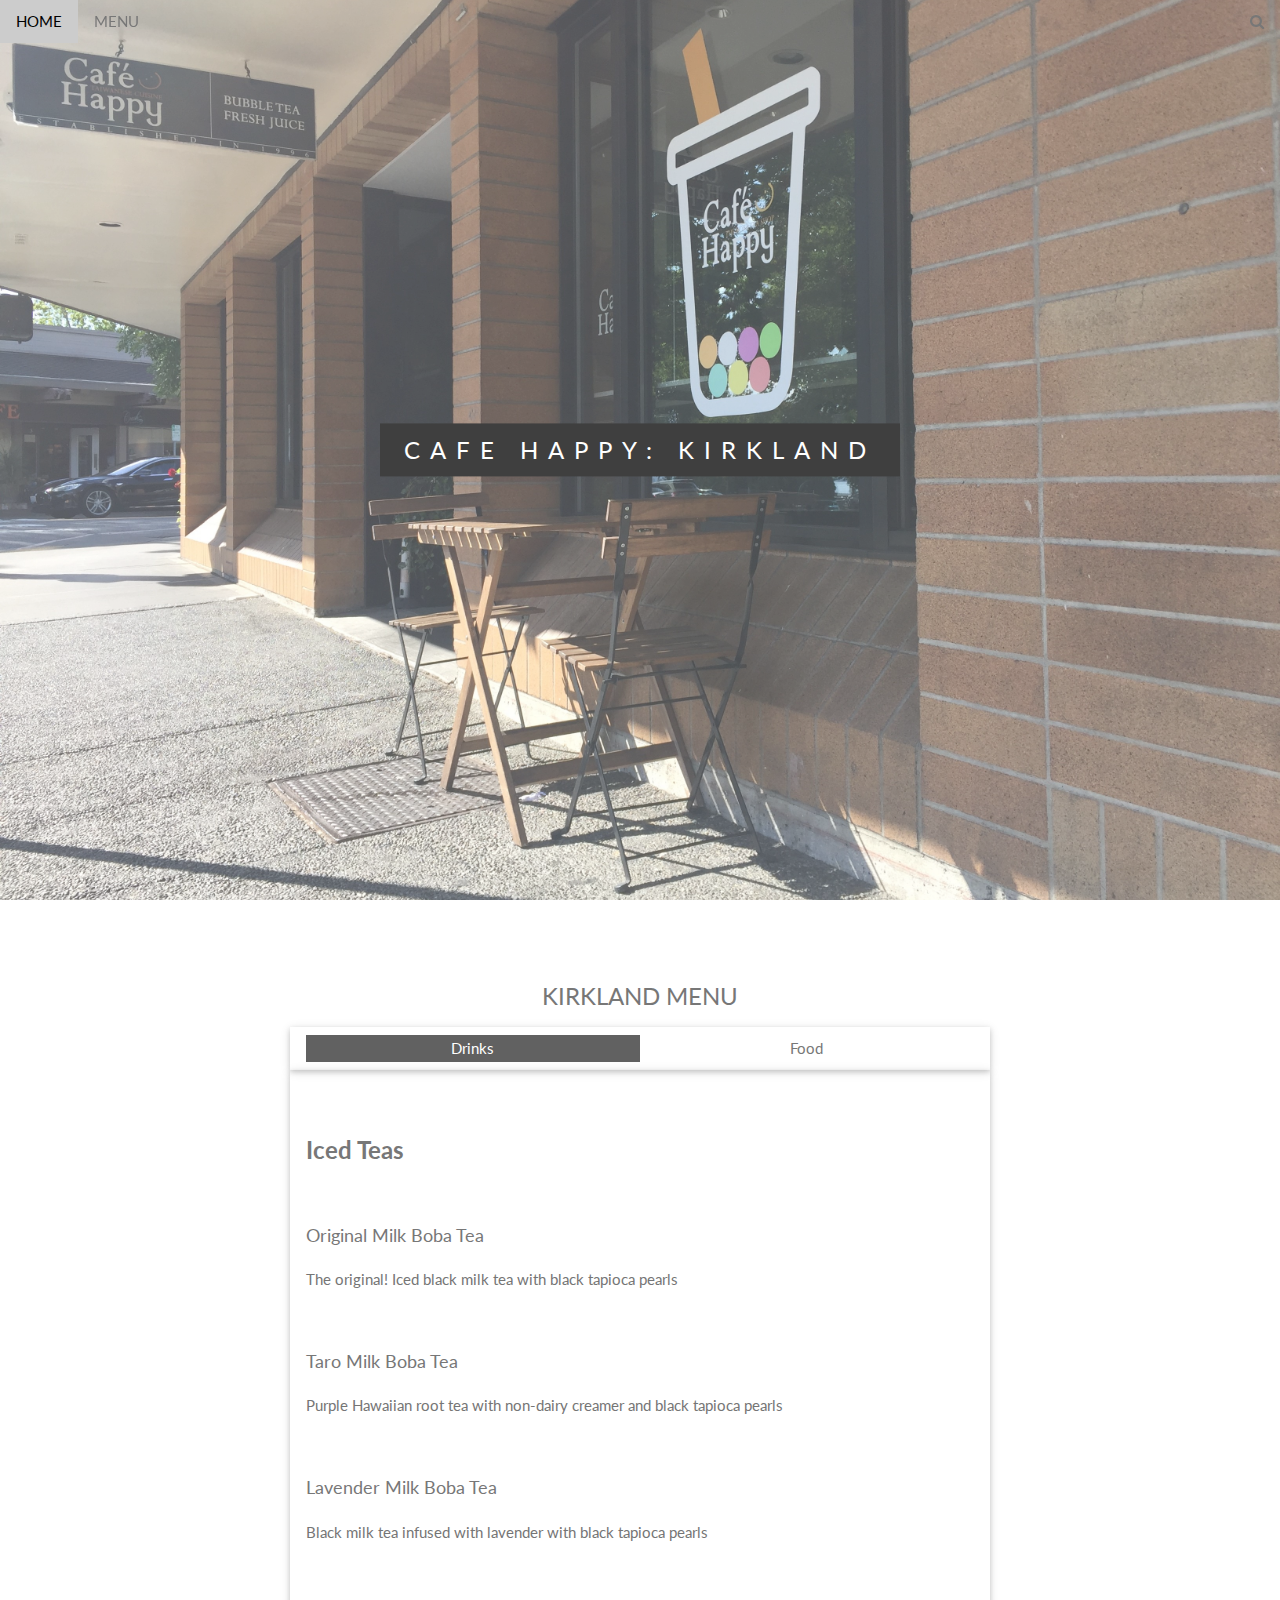
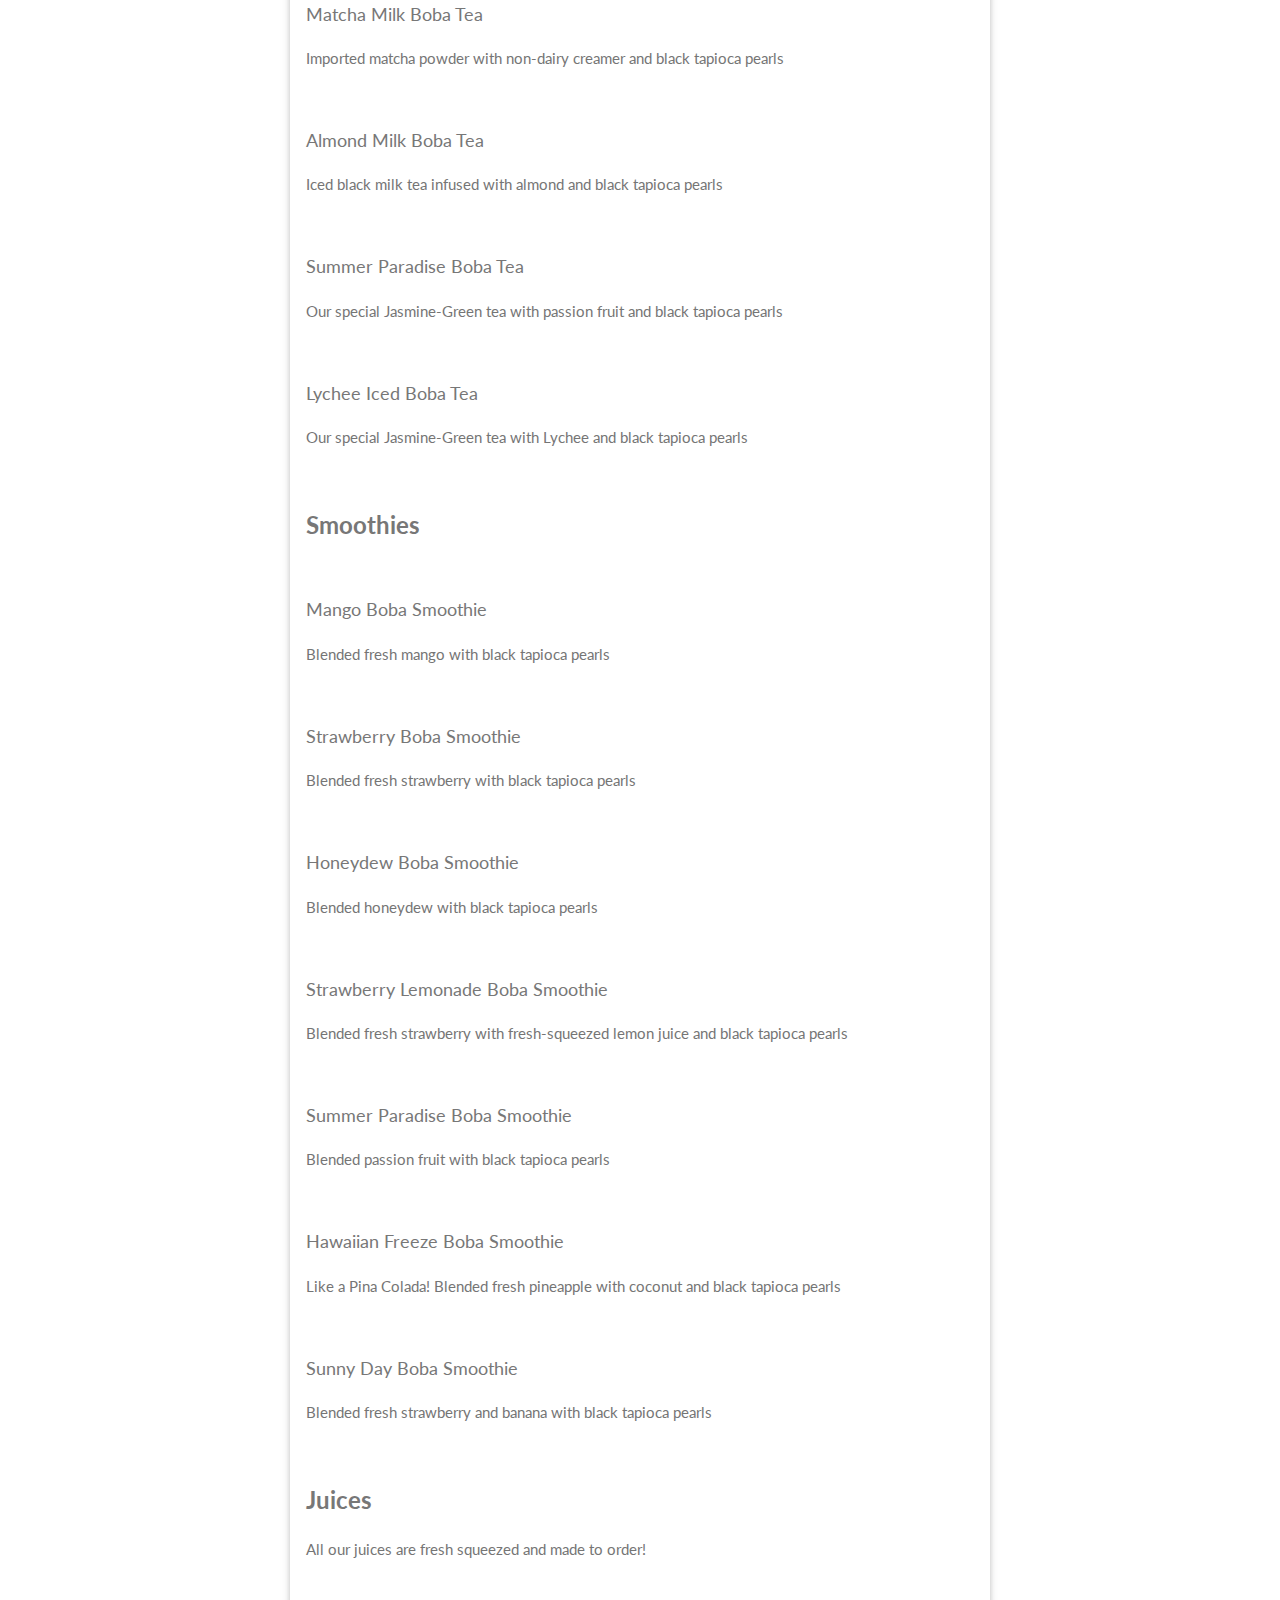
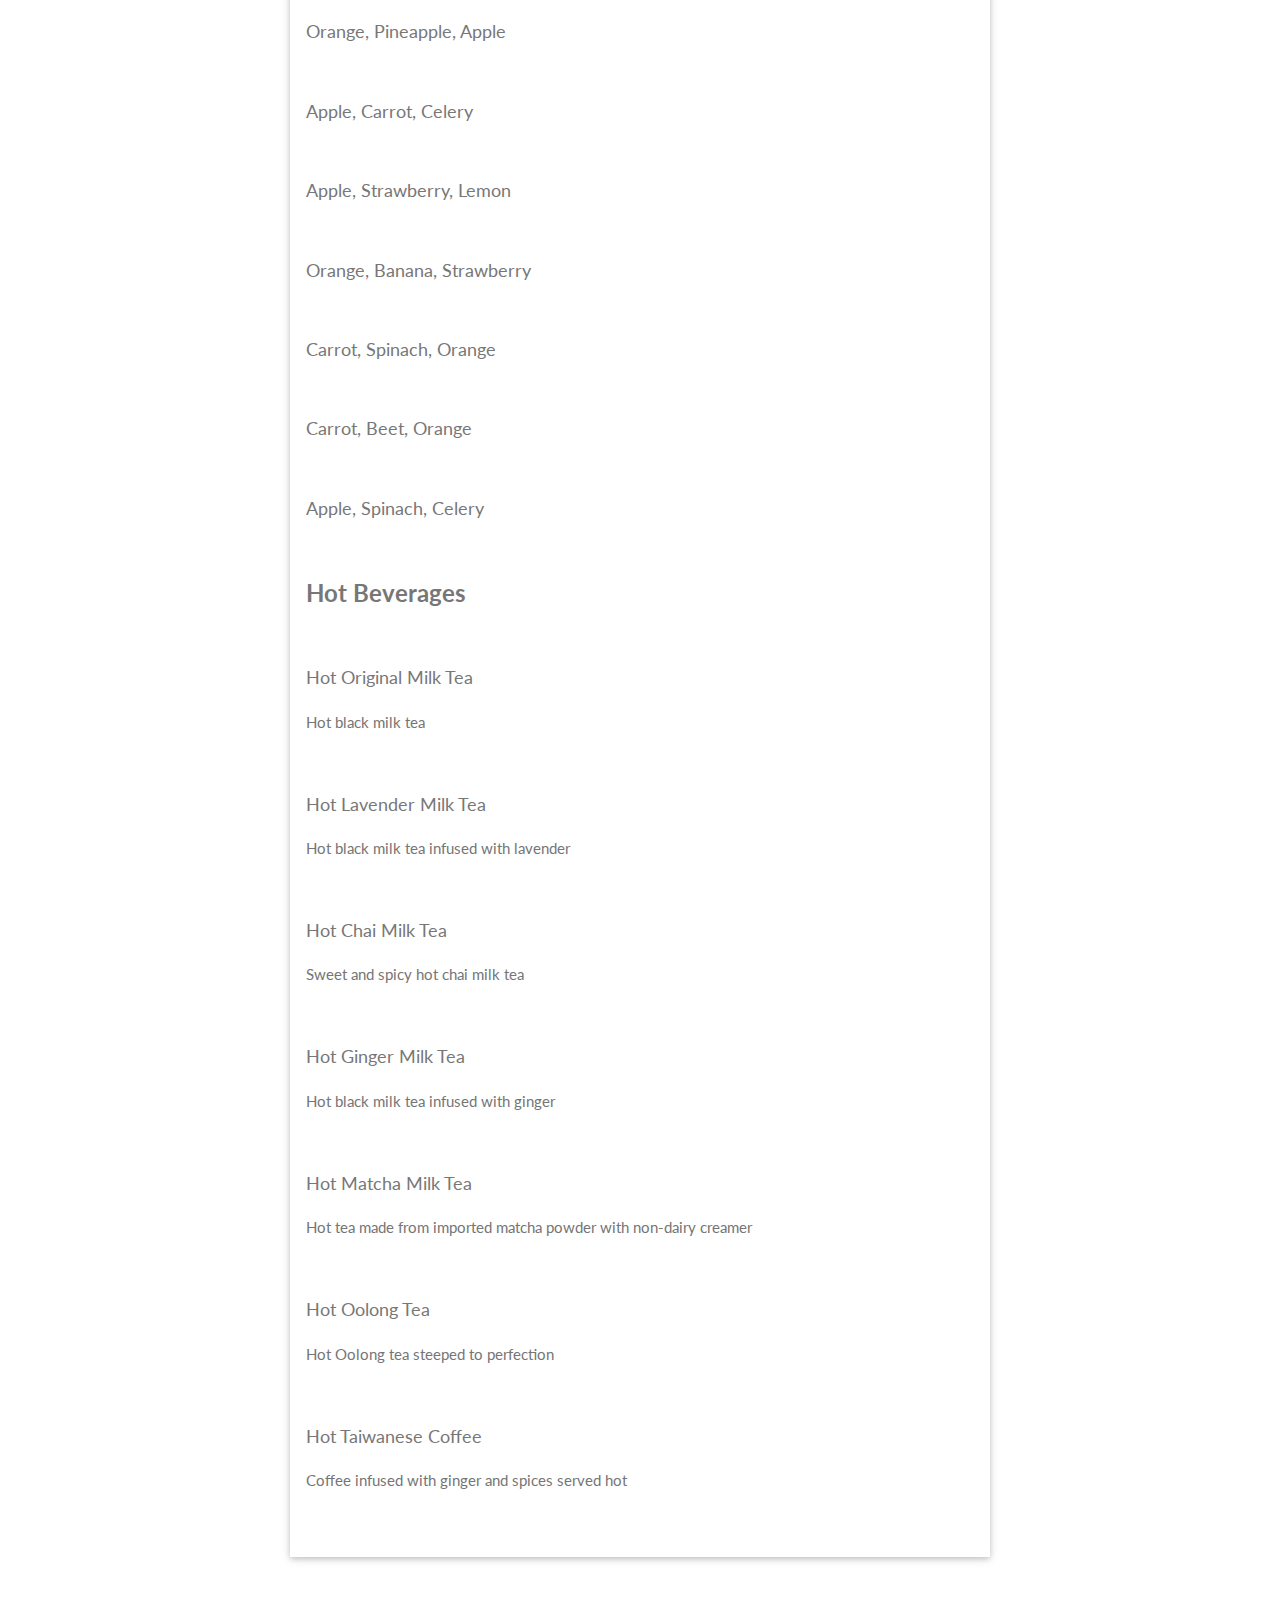
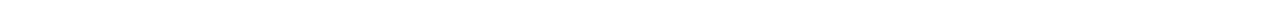
==== www/kirklandmenu.html @ 62a35c3f "Added files" ====
<!DOCTYPE html>
<html lang="en">
<head>
    <meta charset="UTF-8">
    <meta name="viewport" content="width=device-width, initial-scale=1.0">
    <meta http-equiv="X-UA-Compatible" content="ie=edge">
    <title>Kirkland Menu</title>
<link rel="stylesheet" href="https://fonts.googleapis.com/css?family=Lato">
<link rel="stylesheet" href="https://cdnjs.cloudflare.com/ajax/libs/font-awesome/4.7.0/css/font-awesome.min.css">
<link rel="stylesheet" href="css/style.css">
<!-- <script type="text/JavaScript" src="js/script.js"></script> -->
<style>
body,h1,h2,h3,h4,h5,h6 {font-family: "Lato", sans-serif;}
body, html {
    height: 100%;
    color: #777;
    line-height: 1.8;
}

/* Create a Parallax Effect */
.bgimg-1, .bgimg-2, .bgimg-3 {
    background-attachment: fixed;
    background-position: center;
    background-repeat: no-repeat;
    background-size: cover;
}

/* First image (Logo. Full height) */
.bgimg-1 {
    background-image: url("images/kirklandstartpic.jpg");
    min-height: 100%;
}

/* Second image (Portfolio) */
.bgimg-2 {
    background-image: url("images/pictureofme.jpg");
    height: 400;
}

/* Third image (Contact) */
.bgimg-3 {
    background-image: url("images/contactimage.jpg");
    min-height: 400px;
}

.menu {
  display: none;
}

.wide {letter-spacing: 10px;}
.hover-opacity {cursor: pointer;}


</style>
</head>
<body>

<!-- Navbar (sit on top) -->
<div class="top">
  <div class="bar" id="myNavbar">
    <a class="bar-item button hover-black hide-medium hide-large right" href="javascript:void(0);" onclick="toggleFunction()" title="Toggle Navigation Menu">
      <i class="fa fa-bars"></i>
    </a>
    <a href="index.html" class="bar-item button">HOME</a>
    <a href="#menu2" class="bar-item button">MENU</a>
    <a href="#" class="bar-item button hide-small right hover-red">
      <i class="fa fa-search"></i>
    </a>
  </div>
</div>

<!-- First Parallax Image with Logo Text -->
<div class="bgimg-1 display-container opacity-min" id="home">
  <div class="display-middle" style="white-space:nowrap;">
    <span class="center padding-large black xlarge wide animate-opacity"><span class="hide-small">CAFE HAPPY: </span>KIRKLAND</span>
  </div>
</div> 

<div class="content container padding-64" id="menu2">
    <h3 class="center"> KIRKLAND MENU</h3>
    <!-- Menu Container -->
<div class="container" id="menu">
  <div class="content" style="max-width:700px">
    <div class="row center card padding">
      <a href="javascript:void(0)" onclick="openMenu(event, 'Drinks');" id="myLink">
        <div class="col s6 tablink">Drinks</div>
      </a>
      <a href="javascript:void(0)" onclick="openMenu(event, 'Food');">
        <div class="col s6 tablink">Food</div>
      </a>
    </div>

    <div id="Food" class="container menu padding-48 card">

   <h3><b>Snacks</b></h3><br>

    <h5>Soy Meat Buns</h5>
    <p class="text-grey">Two of our famous, homemade buns filled with a mixture of soy meats and vegetables</p><br>

    <h3><b>Entrees</b></h3><br>

      <h5>#5 Vegetarian Ma Po Tofu</h5>
      <p class="text-grey">Tofu stir fried with green peas in a tasty bean paste sauce</p><br>
    
      <h5>#19 Spicy Club Fries</h5>
      <p class="text-grey">Zucchini strips stir fried with soy beef, carrots and soy ham in a sweet and spicy bean paste sauce</p><br>

      <h5>#24 Vegetarian Meatball with Broccoli</h5>
      <p class="text-grey">Homemade vegetarian meatballs mixed with napa cabbage, carrots, broccoli in a sweet and sour sauce</p><br>
    
      <h5>#27 Soy Chicken with Broccoli</h5>
      <p class="text-grey">Steamed soy chicken with carrots and broccoli in a light mushroom paste sauce</p><br>
    
      <h5>#28 Soy Meat with Broccoli</h5>
      <p class="text-grey">Sauteed soy ham with soy chicken, carrots and broccoli in a mushroom paste sauce</p><br>
    
      <h5>#30 Vegetarian Fried Rice</h5>
      <p class="text-grey">Soy ham, corn, peas, cabbage and carrots fried with our special Cafe Happy rice</p><br>

      <h5>#34 Soy Beef Noodle</h5>
      <p class="text-grey">Award winning! Soy beef sauteed in a bean paste and sweet and sour sauce over rice noodles with steamed spinach</p>
    </div>

    <div id="Drinks" class="container menu padding-48 card">
     <h3><b>Iced Teas </b></h3><br>

      <h5>Original Milk Boba Tea</h5>
      <p class="text-grey">The original! Iced black milk tea with black tapioca pearls</p><br>
    
      <h5>Taro Milk Boba Tea</h5>
      <p class="text-grey">Purple Hawaiian root tea with non-dairy creamer and black tapioca pearls</p><br>
    
      <h5>Lavender Milk Boba Tea</h5>
      <p class="text-grey">Black milk tea infused with lavender with black tapioca pearls</p><br>
    
      <h5>Matcha Milk Boba Tea</h5>
      <p class="text-grey">Imported matcha powder with non-dairy creamer and black tapioca pearls</p><br>

      <h5>Almond Milk Boba Tea</h5>
      <p class="text-grey">Iced black milk tea infused with almond and black tapioca pearls</p><br>

      <h5>Summer Paradise Boba Tea</h5>
      <p class="text-grey">Our special Jasmine-Green tea with passion fruit and black tapioca pearls</p><br>

      <h5>Lychee Iced Boba Tea</h5>
      <p class="text-grey">Our special Jasmine-Green tea with Lychee and black tapioca pearls</p><br>

      <h3><b>Smoothies</b></h3><br>

      <h5>Mango Boba Smoothie</h5>
      <p class="text-grey">Blended fresh mango with black tapioca pearls</p><br>
    
      <h5>Strawberry Boba Smoothie</h5>
      <p class="text-grey">Blended fresh strawberry with black tapioca pearls</p><br>
    
      <h5>Honeydew Boba Smoothie</h5>
      <p class="text-grey">Blended honeydew with black tapioca pearls</p><br>
    
      <h5>Strawberry Lemonade Boba Smoothie</h5>
      <p class="text-grey">Blended fresh strawberry with fresh-squeezed lemon juice and black tapioca pearls</p><br>

      <h5>Summer Paradise Boba Smoothie</h5>
      <p class="text-grey">Blended passion fruit with black tapioca pearls</p><br>

      <h5>Hawaiian Freeze Boba Smoothie</h5>
      <p class="text-grey">Like a Pina Colada! Blended fresh pineapple with coconut and black tapioca pearls</p><br>

      <h5>Sunny Day Boba Smoothie</h5>
      <p class="text-grey">Blended fresh strawberry and banana with black tapioca pearls</p><br>

      <h3><b>Juices</b></h3>
      <p class="text-grey">All our juices are fresh squeezed and made to order!</p><br>

      <h5>Orange, Pineapple, Apple</h5><br>

      <h5>Apple, Carrot, Celery</h5><br>

      <h5>Apple, Strawberry, Lemon</h5><br>

      <h5>Orange, Banana, Strawberry</h5><br>

      <h5>Carrot, Spinach, Orange</h5><br>

      <h5>Carrot, Beet, Orange</h5><br>

      <h5>Apple, Spinach, Celery</h5><br>

      <h3><b>Hot Beverages</b></h3><br>

      <h5>Hot Original Milk Tea</h5>
      <p class="text-grey">Hot black milk tea</p><br>
    
      <h5>Hot Lavender Milk Tea</h5>
      <p class="text-grey">Hot black milk tea infused with lavender</p><br>
    
      <h5>Hot Chai Milk Tea</h5>
      <p class="text-grey">Sweet and spicy hot chai milk tea</p><br>
    
      <h5>Hot Ginger Milk Tea</h5>
      <p class="text-grey">Hot black milk tea infused with ginger</p><br>

      <h5>Hot Matcha Milk Tea</h5>
      <p class="text-grey">Hot tea made from imported matcha powder with non-dairy creamer</p><br>

      <h5>Hot Oolong Tea</h5>
      <p class="text-grey">Hot Oolong tea steeped to perfection</p><br>

      <h5>Hot Taiwanese Coffee</h5>
      <p class="text-grey">Coffee infused with ginger and spices served hot</p>

    </div>  
  </div>
</div>
<script>
  function openMenu(evt, menuName) {
    var i, x, tablinks;
    x = document.getElementsByClassName("menu");
    for (i = 0; i < x.length; i++) {
      x[i].style.display = "none";
    }
    tablinks = document.getElementsByClassName("tablink");
    for (i = 0; i < x.length; i++) {
      tablinks[i].className = tablinks[i].className.replace(" dark-grey", "");
    }
    document.getElementById(menuName).style.display = "block";
    evt.currentTarget.firstElementChild.className += " dark-grey";
  }
  document.getElementById("myLink").click();
  </script>

</div>
</body>
</html>
---- www/css/style.css ----
/* W3.CSS 4.13 June 2019 by Jan Egil and Borge Refsnes */
html{box-sizing:border-box}*,*:before,*:after{box-sizing:inherit}
/* Extract from normalize.css by Nicolas Gallagher and Jonathan Neal git.io/normalize */
html{-ms-text-size-adjust:100%;-webkit-text-size-adjust:100%}body{margin:0}
article,aside,details,figcaption,figure,footer,header,main,menu,nav,section{display:block}summary{display:list-item}
audio,canvas,progress,video{display:inline-block}progress{vertical-align:baseline}
audio:not([controls]){display:none;height:0}[hidden],template{display:none}
a{background-color:transparent}a:active,a:hover{outline-width:0}
abbr[title]{border-bottom:none;text-decoration:underline;text-decoration:underline dotted}
b,strong{font-weight:bolder}dfn{font-style:italic}mark{background:#ff0;color:#000}
small{font-size:80%}sub,sup{font-size:75%;line-height:0;position:relative;vertical-align:baseline}
sub{bottom:-0.25em}sup{top:-0.5em}figure{margin:1em 40px}img{border-style:none}
code,kbd,pre,samp{font-family:monospace,monospace;font-size:1em}hr{box-sizing:content-box;height:0;overflow:visible}
button,input,select,textarea,optgroup{font:inherit;margin:0}optgroup{font-weight:bold}
button,input{overflow:visible}button,select{text-transform:none}
button,[type=button],[type=reset],[type=submit]{-webkit-appearance:button}
button::-moz-focus-inner,[type=button]::-moz-focus-inner,[type=reset]::-moz-focus-inner,[type=submit]::-moz-focus-inner{border-style:none;padding:0}
button:-moz-focusring,[type=button]:-moz-focusring,[type=reset]:-moz-focusring,[type=submit]:-moz-focusring{outline:1px dotted ButtonText}
fieldset{border:1px solid #c0c0c0;margin:0 2px;padding:.35em .625em .75em}
legend{color:inherit;display:table;max-width:100%;padding:0;white-space:normal}textarea{overflow:auto}
[type=checkbox],[type=radio]{padding:0}
[type=number]::-webkit-inner-spin-button,[type=number]::-webkit-outer-spin-button{height:auto}
[type=search]{-webkit-appearance:textfield;outline-offset:-2px}
[type=search]::-webkit-search-decoration{-webkit-appearance:none}
::-webkit-file-upload-button{-webkit-appearance:button;font:inherit}
/* End extract */
html,body{font-family:Verdana,sans-serif;font-size:15px;line-height:1.5}html{overflow-x:hidden}
h1{font-size:36px}h2{font-size:30px}h3{font-size:24px}h4{font-size:20px}h5{font-size:18px}h6{font-size:16px}.serif{font-family:serif}
h1,h2,h3,h4,h5,h6{font-family:"Segoe UI",Arial,sans-serif;font-weight:400;margin:10px 0}.wide{letter-spacing:4px}
hr{border:0;border-top:1px solid #eee;margin:20px 0}
.image{max-width:100%;height:auto}img{vertical-align:middle}a{color:inherit}
.table,.table-all{border-collapse:collapse;border-spacing:0;width:100%;display:table}.table-all{border:1px solid #ccc}
.ordered tr,.table-all tr{border-bottom:1px solid #ddd}.striped tbody tr:nth-child(even){background-color:#f1f1f1}
.table-all tr:nth-child(odd){background-color:#fff}.table-all tr:nth-child(even){background-color:#f1f1f1}
.hoverable tbody tr:hover,.ul.hoverable li:hover{background-color:#ccc}.centered tr th,.centered tr td{text-align:center}
.table td,.table th,.table-all td,.table-all th{padding:8px 8px;display:table-cell;text-align:left;vertical-align:top}
.table th:first-child,.table td:first-child,.table-all th:first-child,.table-all td:first-child{padding-left:16px}
.btn,.button{border:none;display:inline-block;padding:8px 16px;vertical-align:middle;overflow:hidden;text-decoration:none;color:inherit;background-color:inherit;text-align:center;cursor:pointer;white-space:nowrap}
.btn:hover{box-shadow:0 8px 16px 0 rgba(0,0,0,0.2),0 6px 20px 0 rgba(0,0,0,0.19)}
.btn,.button{-webkit-touch-callout:none;-webkit-user-select:none;-khtml-user-select:none;-moz-user-select:none;-ms-user-select:none;user-select:none}   
.disabled,.btn:disabled,.button:disabled{cursor:not-allowed;opacity:0.3}.disabled *,:disabled *{pointer-events:none}
.btn.disabled:hover,.btn:disabled:hover{box-shadow:none}
.badge,.tag{background-color:#000;color:#fff;display:inline-block;padding-left:8px;padding-right:8px;text-align:center}.badge{border-radius:50%}
.ul{list-style-type:none;padding:0;margin:0}.ul li{padding:8px 16px;border-bottom:1px solid #ddd}.ul li:last-child{border-bottom:none}
.tooltip,.display-container{position:relative}.tooltip .text{display:none}.tooltip:hover .text{display:inline-block}
.ripple:active{opacity:0.5}.ripple{transition:opacity 0s}
.input{padding:8px;display:block;border:none;border-bottom:1px solid #ccc;width:100%}
.select{padding:9px 0;width:100%;border:none;border-bottom:1px solid #ccc}
.dropdown-click,.dropdown-hover{position:relative;display:inline-block;cursor:pointer}
.dropdown-hover:hover .dropdown-content{display:block}
.dropdown-hover:first-child,.dropdown-click:hover{background-color:#ccc;color:#000}
.dropdown-hover:hover > .button:first-child,.dropdown-click:hover > .button:first-child{background-color:#ccc;color:#000}
.dropdown-content{cursor:auto;color:#000;background-color:#fff;display:none;position:absolute;min-width:160px;margin:0;padding:0;z-index:1}
.check,.radio{width:24px;height:24px;position:relative;top:6px}
.sidebar{height:100%;width:200px;background-color:#fff;position:fixed!important;z-index:1;overflow:auto}
.bar-block .dropdown-hover,.bar-block .dropdown-click{width:100%}
.bar-block .dropdown-hover .dropdown-content,.bar-block .dropdown-click .dropdown-content{min-width:100%}
.bar-block .dropdown-hover .button,.bar-block .dropdown-click .button{width:100%;text-align:left;padding:8px 16px}
.main,#main{transition:margin-left .4s}
.modal{z-index:3;display:none;padding-top:100px;position:fixed;left:0;top:0;width:100%;height:100%;overflow:auto;background-color:rgb(0,0,0);background-color:rgba(0,0,0,0.4)}
.modal-content{margin:auto;background-color:#fff;position:relative;padding:0;outline:0;width:600px}
.bar{width:100%;overflow:hidden}.center .bar{display:inline-block;width:auto}
.bar .bar-item{padding:8px 16px;float:left;width:auto;border:none;display:block;outline:0}
.bar .dropdown-hover,.bar .dropdown-click{position:static;float:left}
.bar .button{white-space:normal}
.bar-block .bar-item{width:100%;display:block;padding:8px 16px;text-align:left;border:none;white-space:normal;float:none;outline:0}
.bar-block.center .bar-item{text-align:center}.block{display:block;width:100%}
.responsive{display:block;overflow-x:auto}
.container:after,.container:before,.panel:after,.panel:before,.row:after,.row:before,.row-padding:after,.row-padding:before,
.cell-row:before,.cell-row:after,.clear:after,.clear:before,.bar:before,.bar:after{content:"";display:table;clear:both}
.col,.half,.third,.twothird,.threequarter,.quarter{float:left;width:100%}
.col.s1{width:8.33333%}.col.s2{width:16.66666%}.col.s3{width:24.99999%}.col.s4{width:33.33333%}
.col.s5{width:41.66666%}.col.s6{width:49.99999%}.col.s7{width:58.33333%}.col.s8{width:66.66666%}
.col.s9{width:74.99999%}.col.s10{width:83.33333%}.col.s11{width:91.66666%}.col.s12{width:99.99999%}
@media (min-width:601px){.col.m1{width:8.33333%}.col.m2{width:16.66666%}.col.m3,.quarter{width:24.99999%}.col.m4,.third{width:33.33333%}
.col.m5{width:41.66666%}.col.m6,.half{width:49.99999%}.col.m7{width:58.33333%}.col.m8,.twothird{width:66.66666%}
.col.m9,.threequarter{width:74.99999%}.col.m10{width:83.33333%}.col.m11{width:91.66666%}.col.m12{width:99.99999%}}
@media (min-width:993px){.col.l1{width:8.33333%}.col.l2{width:16.66666%}.col.l3{width:24.99999%}.col.l4{width:33.33333%}
.col.l5{width:41.66666%}.col.l6{width:49.99999%}.col.l7{width:58.33333%}.col.l8{width:66.66666%}
.col.l9{width:74.99999%}.col.l10{width:83.33333%}.col.l11{width:91.66666%}.col.l12{width:99.99999%}}
.rest{overflow:hidden}.stretch{margin-left:-16px;margin-right:-16px}
.content,.auto{margin-left:auto;margin-right:auto}.content{max-width:980px}.auto{max-width:1140px}
.cell-row{display:table;width:100%}.cell{display:table-cell}
.cell-top{vertical-align:top}.cell-middle{vertical-align:middle}.cell-bottom{vertical-align:bottom}
.hide{display:none!important}.show-block,.show{display:block!important}.show-inline-block{display:inline-block!important}
@media (max-width:1205px){.auto{max-width:95%}}
@media (max-width:600px){.modal-content{margin:0 10px;width:auto!important}.modal{padding-top:30px}
.dropdown-hover.mobile .dropdown-content,.dropdown-click.mobile .dropdown-content{position:relative}	
.hide-small{display:none!important}.mobile{display:block;width:100%!important}.bar-item.mobile,.dropdown-hover.mobile,.dropdown-click.mobile{text-align:center}
.dropdown-hover.mobile,.dropdown-hover.mobile .btn,.dropdown-hover.mobile .button,.dropdown-click.mobile,.dropdown-click.mobile .btn,.dropdown-click.mobile .button{width:100%}}
@media (max-width:768px){.modal-content{width:500px}.modal{padding-top:50px}}
@media (min-width:993px){.modal-content{width:900px}.hide-large{display:none!important}.sidebar.collapse{display:block!important}}
@media (max-width:992px) and (min-width:601px){.hide-medium{display:none!important}}
@media (max-width:992px){.sidebar.collapse{display:none}.main{margin-left:0!important;margin-right:0!important}.auto{max-width:100%}}
.top,.bottom{position:fixed;width:100%;z-index:1}.top{top:0}.bottom{bottom:0}
.overlay{position:fixed;display:none;width:100%;height:100%;top:0;left:0;right:0;bottom:0;background-color:rgba(0,0,0,0.5);z-index:2}
.display-topleft{position:absolute;left:0;top:0}.display-topright{position:absolute;right:0;top:0}
.display-bottomleft{position:absolute;left:0;bottom:0}.display-bottomright{position:absolute;right:0;bottom:0}
.display-middle{position:absolute;top:50%;left:50%;transform:translate(-50%,-50%);-ms-transform:translate(-50%,-50%)}
.display-left{position:absolute;top:50%;left:0%;transform:translate(0%,-50%);-ms-transform:translate(-0%,-50%)}
.display-right{position:absolute;top:50%;right:0%;transform:translate(0%,-50%);-ms-transform:translate(0%,-50%)}
.display-topmiddle{position:absolute;left:50%;top:0;transform:translate(-50%,0%);-ms-transform:translate(-50%,0%)}
.display-bottommiddle{position:absolute;left:50%;bottom:0;transform:translate(-50%,0%);-ms-transform:translate(-50%,0%)}
.display-container:hover .display-hover{display:block}.display-container:hover span.display-hover{display:inline-block}.display-hover{display:none}
.display-position{position:absolute}
.circle{border-radius:50%}
.round-small{border-radius:2px}.round,.round-medium{border-radius:4px}.round-large{border-radius:8px}.round-xlarge{border-radius:16px}.round-xxlarge{border-radius:32px}
.row-padding,.row-padding>.half,.row-padding>.third,.row-padding>.twothird,.row-padding>.threequarter,.row-padding>.quarter,.row-padding>.col{padding:0 8px}
.container,.panel{padding:0.01em 16px}.panel{margin-top:16px;margin-bottom:16px}
.code,.codespan{font-family:Consolas,"courier new";font-size:16px}
.code{width:auto;background-color:#fff;padding:8px 12px;border-left:4px solid #4CAF50;word-wrap:break-word}
.codespan{color:crimson;background-color:#f1f1f1;padding-left:4px;padding-right:4px;font-size:110%}
.card,.card-2{box-shadow:0 2px 5px 0 rgba(0,0,0,0.16),0 2px 10px 0 rgba(0,0,0,0.12)}
.card-4,.hover-shadow:hover{box-shadow:0 4px 10px 0 rgba(0,0,0,0.2),0 4px 20px 0 rgba(0,0,0,0.19)}
.spin{animation:spin 2s infinite linear}@keyframes spin{0%{transform:rotate(0deg)}100%{transform:rotate(359deg)}}
.animate-fading{animation:fading 10s infinite}@keyframes fading{0%{opacity:0}50%{opacity:1}100%{opacity:0}}
.animate-opacity{animation:opac 0.8s}@keyframes opac{from{opacity:0} to{opacity:1}}
.animate-top{position:relative;animation:animatetop 0.4s}@keyframes animatetop{from{top:-300px;opacity:0} to{top:0;opacity:1}}
.animate-left{position:relative;animation:animateleft 0.4s}@keyframes animateleft{from{left:-300px;opacity:0} to{left:0;opacity:1}}
.animate-right{position:relative;animation:animateright 0.4s}@keyframes animateright{from{right:-300px;opacity:0} to{right:0;opacity:1}}
.animate-bottom{position:relative;animation:animatebottom 0.4s}@keyframes animatebottom{from{bottom:-300px;opacity:0} to{bottom:0;opacity:1}}
.animate-zoom {animation:animatezoom 0.6s}@keyframes animatezoom{from{transform:scale(0)} to{transform:scale(1)}}
.animate-input{transition:width 0.4s ease-in-out}.animate-input:focus{width:100%!important}
.opacity,.hover-opacity:hover{opacity:0.60}.opacity-off,.hover-opacity-off:hover{opacity:1}
.opacity-max{opacity:0.25}.opacity-min{opacity:0.75}
.greyscale-max,.grayscale-max,.hover-greyscale:hover,.hover-grayscale:hover{filter:grayscale(100%)}
.greyscale,.grayscale{filter:grayscale(75%)}.greyscale-min,.grayscale-min{filter:grayscale(50%)}
.sepia{filter:sepia(75%)}.sepia-max,.hover-sepia:hover{filter:sepia(100%)}.sepia-min{filter:sepia(50%)}
.tiny{font-size:10px!important}.small{font-size:12px!important}.medium{font-size:15px!important}.large{font-size:18px!important}
.xlarge{font-size:24px!important}.xxlarge{font-size:36px!important}.xxxlarge{font-size:48px!important}.jumbo{font-size:64px!important}
.left-align{text-align:left!important}.right-align{text-align:right!important}.justify{text-align:justify!important}.center{text-align:center!important}
.border-0{border:0!important}.border{border:1px solid #ccc!important}
.border-top{border-top:1px solid #ccc!important}.border-bottom{border-bottom:1px solid #ccc!important}
.border-left{border-left:1px solid #ccc!important}.border-right{border-right:1px solid #ccc!important}
.topbar{border-top:6px solid #ccc!important}.bottombar{border-bottom:6px solid #ccc!important}
.leftbar{border-left:6px solid #ccc!important}.rightbar{border-right:6px solid #ccc!important}
.section,.code{margin-top:16px!important;margin-bottom:16px!important}
.margin{margin:16px!important}.margin-top{margin-top:16px!important}.margin-bottom{margin-bottom:16px!important}
.margin-left{margin-left:16px!important}.margin-right{margin-right:16px!important}
.padding-small{padding:4px 8px!important}.padding{padding:8px 16px!important}.padding-large{padding:12px 24px!important}
.padding-16{padding-top:16px!important;padding-bottom:16px!important}.padding-24{padding-top:24px!important;padding-bottom:24px!important}
.padding-32{padding-top:32px!important;padding-bottom:32px!important}.padding-48{padding-top:48px!important;padding-bottom:48px!important}
.padding-64{padding-top:64px!important;padding-bottom:64px!important}
.left{float:left!important}.right{float:right!important}
.button:hover{color:#000!important;background-color:#ccc!important}
.transparent,.hover-none:hover{background-color:transparent!important}
.hover-none:hover{box-shadow:none!important}
/* Colors */
.amber,.hover-amber:hover{color:#000!important;background-color:#ffc107!important}
.aqua,.hover-aqua:hover{color:#000!important;background-color:#00ffff!important}
.blue,.hover-blue:hover{color:#fff!important;background-color:#2196F3!important}
.light-blue,.hover-light-blue:hover{color:#000!important;background-color:#87CEEB!important}
.brown,.hover-brown:hover{color:#fff!important;background-color:#795548!important}
.cyan,.hover-cyan:hover{color:#000!important;background-color:#00bcd4!important}
.blue-grey,.hover-blue-grey:hover,.blue-gray,.hover-blue-gray:hover{color:#fff!important;background-color:#607d8b!important}
.green,.hover-green:hover{color:#fff!important;background-color:#4CAF50!important}
.light-green,.hover-light-green:hover{color:#000!important;background-color:#8bc34a!important}
.indigo,.hover-indigo:hover{color:#fff!important;background-color:#3f51b5!important}
.khaki,.hover-khaki:hover{color:#000!important;background-color:#f0e68c!important}
.lime,.hover-lime:hover{color:#000!important;background-color:#cddc39!important}
.orange,.hover-orange:hover{color:#000!important;background-color:#ff9800!important}
.deep-orange,.hover-deep-orange:hover{color:#fff!important;background-color:#ff5722!important}
.pink,.hover-pink:hover{color:#fff!important;background-color:#e91e63!important}
.purple,.hover-purple:hover{color:#fff!important;background-color:#9c27b0!important}
.deep-purple,.hover-deep-purple:hover{color:#fff!important;background-color:#673ab7!important}
.red,.hover-red:hover{color:#fff!important;background-color:#f44336!important}
.sand,.hover-sand:hover{color:#000!important;background-color:#fdf5e6!important}
.teal,.hover-teal:hover{color:#fff!important;background-color:#009688!important}
.yellow,.hover-yellow:hover{color:#000!important;background-color:#ffeb3b!important}
.white,.hover-white:hover{color:#000!important;background-color:#fff!important}
.black,.hover-black:hover{color:#fff!important;background-color:#000!important}
.grey,.hover-grey:hover,.gray,.hover-gray:hover{color:#000!important;background-color:#9e9e9e!important}
.light-grey,.hover-light-grey:hover,.light-gray,.hover-light-gray:hover{color:#000!important;background-color:#f1f1f1!important}
.dark-grey,.hover-dark-grey:hover,.dark-gray,.hover-dark-gray:hover{color:#fff!important;background-color:#616161!important}
.pale-red,.hover-pale-red:hover{color:#000!important;background-color:#ffdddd!important}
.pale-green,.hover-pale-green:hover{color:#000!important;background-color:#ddffdd!important}
.pale-yellow,.hover-pale-yellow:hover{color:#000!important;background-color:#ffffcc!important}
.pale-blue,.hover-pale-blue:hover{color:#000!important;background-color:#ddffff!important}
.text-amber,.hover-text-amber:hover{color:#ffc107!important}
.text-aqua,.hover-text-aqua:hover{color:#00ffff!important}
.text-blue,.hover-text-blue:hover{color:#2196F3!important}
.text-light-blue,.hover-text-light-blue:hover{color:#87CEEB!important}
.text-brown,.hover-text-brown:hover{color:#795548!important}
.text-cyan,.hover-text-cyan:hover{color:#00bcd4!important}
.text-blue-grey,.hover-text-blue-grey:hover,.text-blue-gray,.hover-text-blue-gray:hover{color:#607d8b!important}
.text-green,.hover-text-green:hover{color:#4CAF50!important}
.text-light-green,.hover-text-light-green:hover{color:#8bc34a!important}
.text-indigo,.hover-text-indigo:hover{color:#3f51b5!important}
.text-khaki,.hover-text-khaki:hover{color:#b4aa50!important}
.text-lime,.hover-text-lime:hover{color:#cddc39!important}
.text-orange,.hover-text-orange:hover{color:#ff9800!important}
.text-deep-orange,.hover-text-deep-orange:hover{color:#ff5722!important}
.text-pink,.hover-text-pink:hover{color:#e91e63!important}
.text-purple,.hover-text-purple:hover{color:#9c27b0!important}
.text-deep-purple,.hover-text-deep-purple:hover{color:#673ab7!important}
.text-red,.hover-text-red:hover{color:#f44336!important}
.text-sand,.hover-text-sand:hover{color:#fdf5e6!important}
.text-teal,.hover-text-teal:hover{color:#009688!important}
.text-yellow,.hover-text-yellow:hover{color:#d2be0e!important}
.text-white,.hover-text-white:hover{color:#fff!important}
.text-black,.hover-text-black:hover{color:#000!important}
.text-grey,.hover-text-grey:hover,.text-gray,.hover-text-gray:hover{color:#757575!important}
.text-light-grey,.hover-text-light-grey:hover,.text-light-gray,.hover-text-light-gray:hover{color:#f1f1f1!important}
.text-dark-grey,.hover-text-dark-grey:hover,.text-dark-gray,.hover-text-dark-gray:hover{color:#3a3a3a!important}
.border-amber,.hover-border-amber:hover{border-color:#ffc107!important}
.border-aqua,.hover-border-aqua:hover{border-color:#00ffff!important}
.border-blue,.hover-border-blue:hover{border-color:#2196F3!important}
.border-light-blue,.hover-border-light-blue:hover{border-color:#87CEEB!important}
.border-brown,.hover-border-brown:hover{border-color:#795548!important}
.border-cyan,.hover-border-cyan:hover{border-color:#00bcd4!important}
.border-blue-grey,.hover-border-blue-grey:hover,.border-blue-gray,.hover-border-blue-gray:hover{border-color:#607d8b!important}
.border-green,.hover-border-green:hover{border-color:#4CAF50!important}
.border-light-green,.hover-border-light-green:hover{border-color:#8bc34a!important}
.border-indigo,.hover-border-indigo:hover{border-color:#3f51b5!important}
.border-khaki,.hover-border-khaki:hover{border-color:#f0e68c!important}
.border-lime,.hover-border-lime:hover{border-color:#cddc39!important}
.border-orange,.hover-border-orange:hover{border-color:#ff9800!important}
.border-deep-orange,.hover-border-deep-orange:hover{border-color:#ff5722!important}
.border-pink,.hover-border-pink:hover{border-color:#e91e63!important}
.border-purple,.hover-border-purple:hover{border-color:#9c27b0!important}
.border-deep-purple,.hover-border-deep-purple:hover{border-color:#673ab7!important}
.border-red,.hover-border-red:hover{border-color:#f44336!important}
.border-sand,.hover-border-sand:hover{border-color:#fdf5e6!important}
.border-teal,.hover-border-teal:hover{border-color:#009688!important}
.border-yellow,.hover-border-yellow:hover{border-color:#ffeb3b!important}
.border-white,.hover-border-white:hover{border-color:#fff!important}
.border-black,.hover-border-black:hover{border-color:#000!important}
.border-grey,.hover-border-grey:hover,.border-gray,.hover-border-gray:hover{border-color:#9e9e9e!important}
.border-light-grey,.hover-border-light-grey:hover,.border-light-gray,.hover-border-light-gray:hover{border-color:#f1f1f1!important}
.border-dark-grey,.hover-border-dark-grey:hover,.border-dark-gray,.hover-border-dark-gray:hover{border-color:#616161!important}
.border-pale-red,.hover-border-pale-red:hover{border-color:#ffe7e7!important}.border-pale-green,.hover-border-pale-green:hover{border-color:#e7ffe7!important}
.border-pale-yellow,.hover-border-pale-yellow:hover{border-color:#ffffcc!important}.border-pale-blue,.hover-border-pale-blue:hover{border-color:#e7ffff!important}
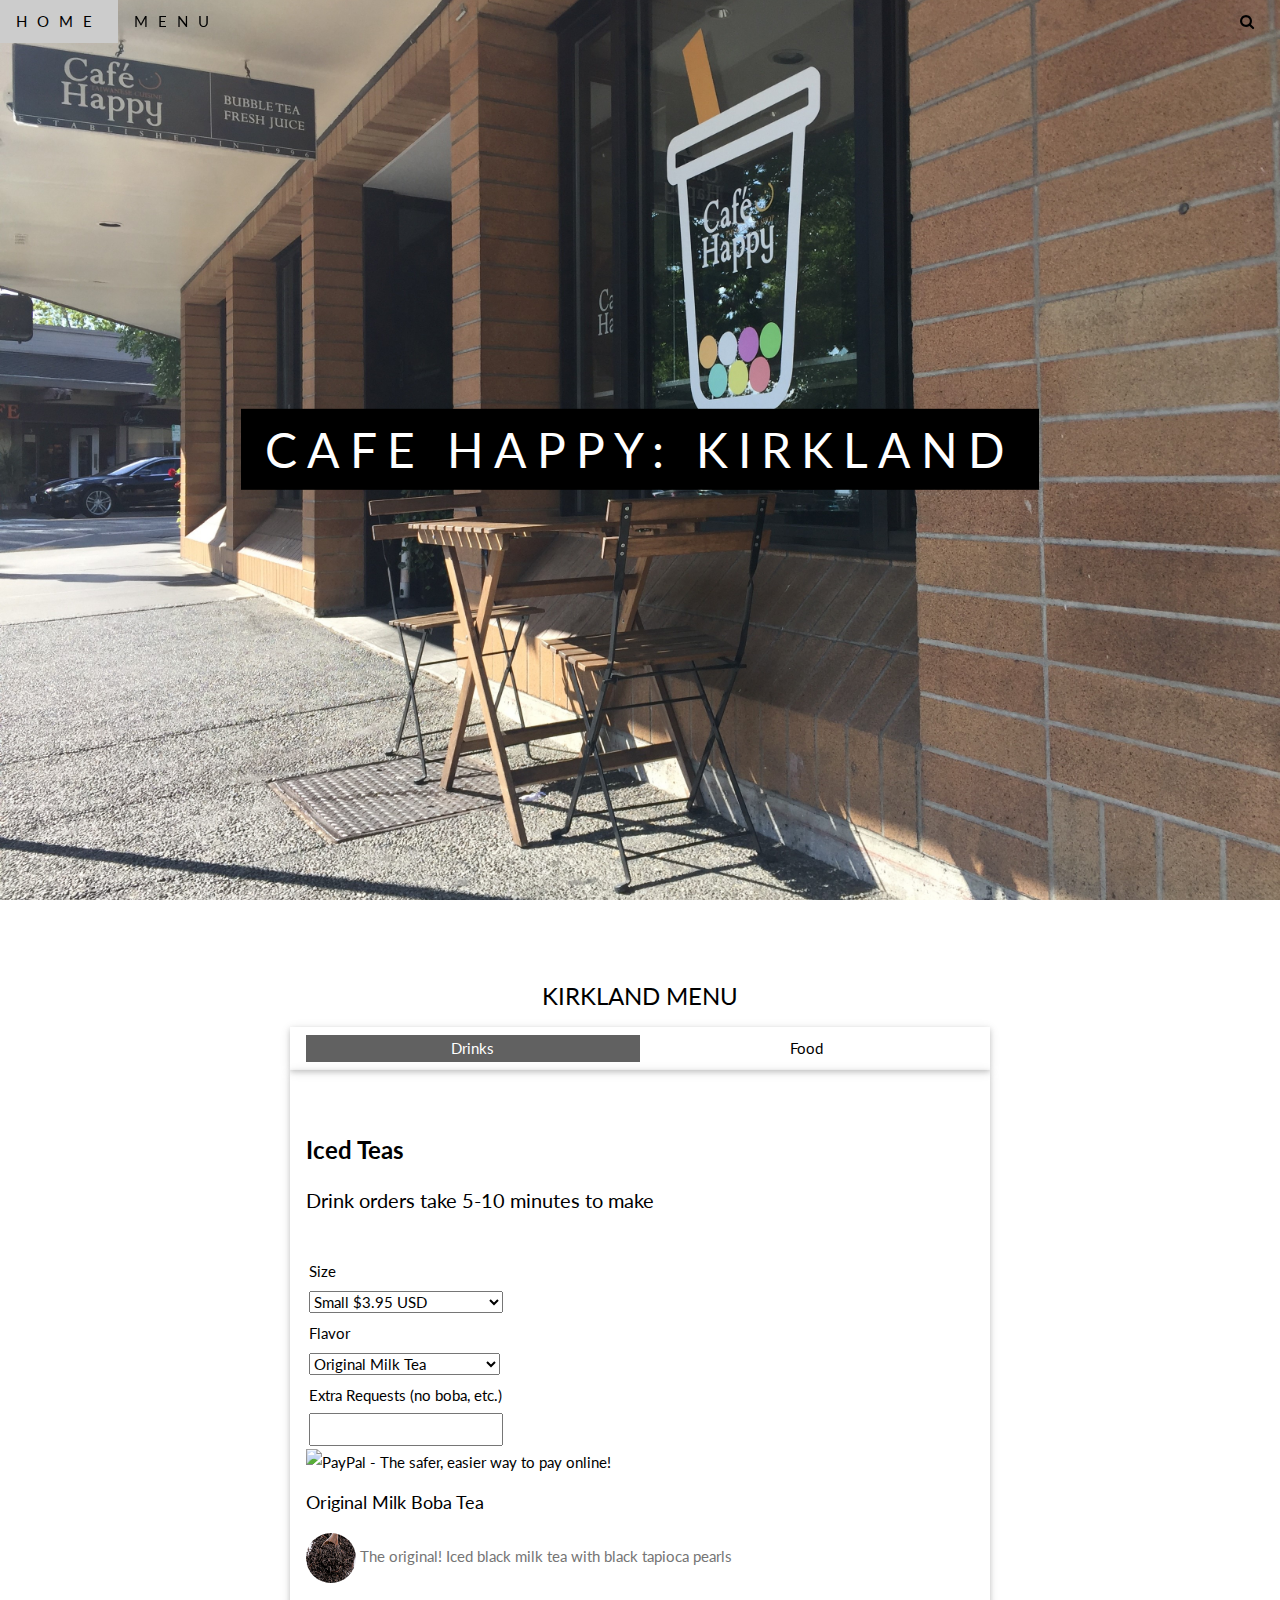
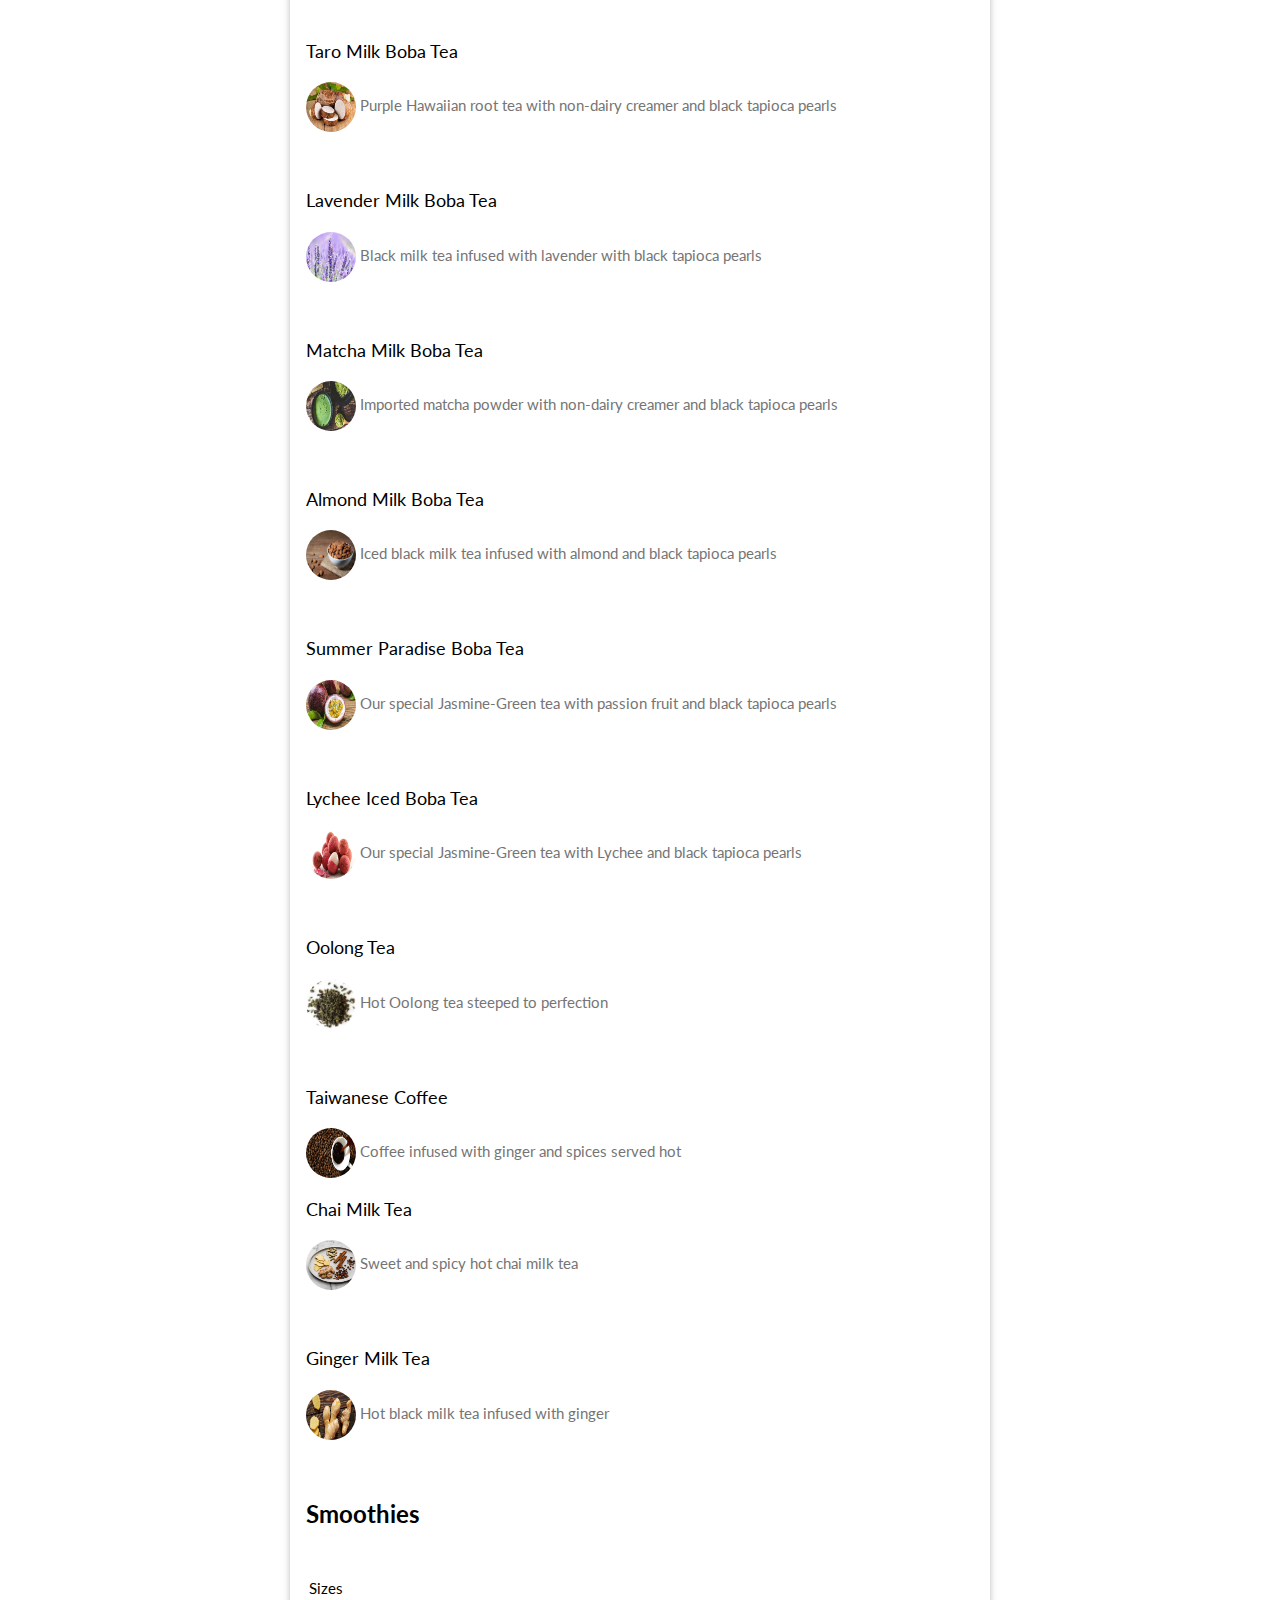
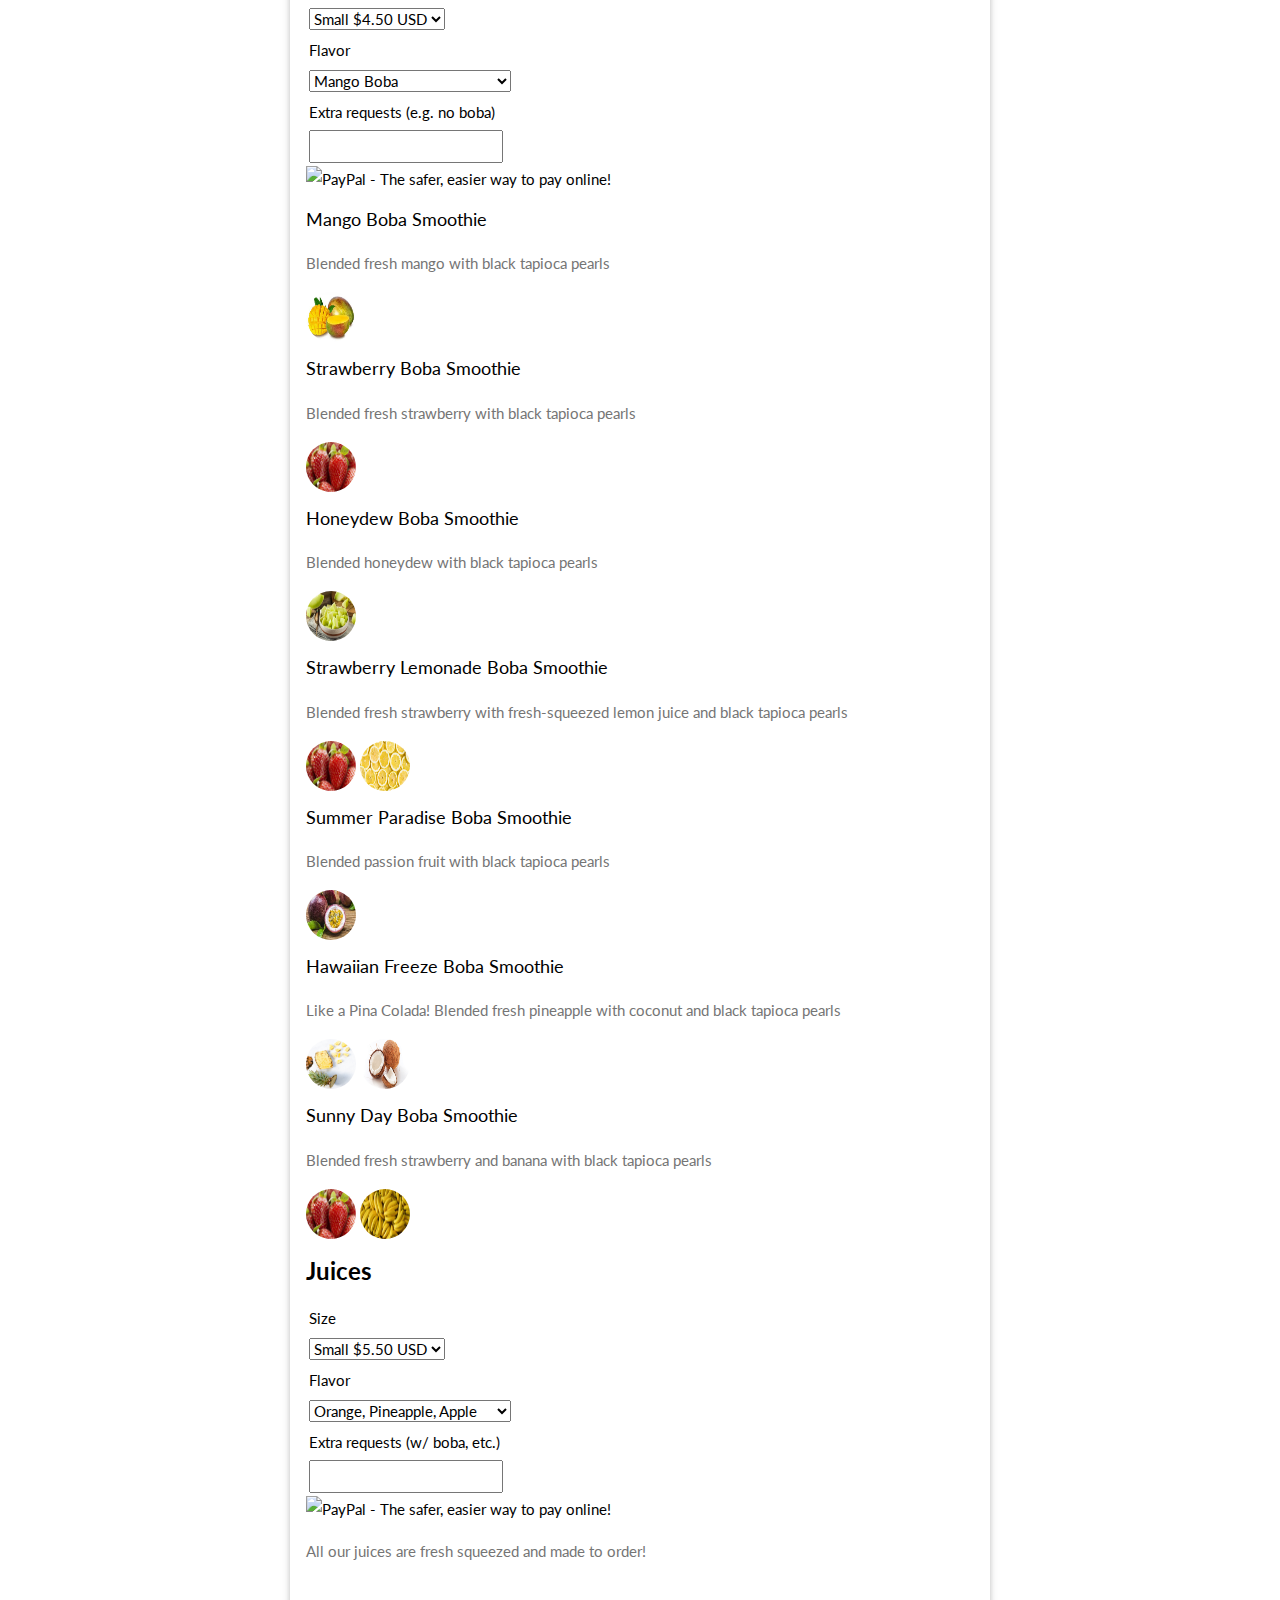
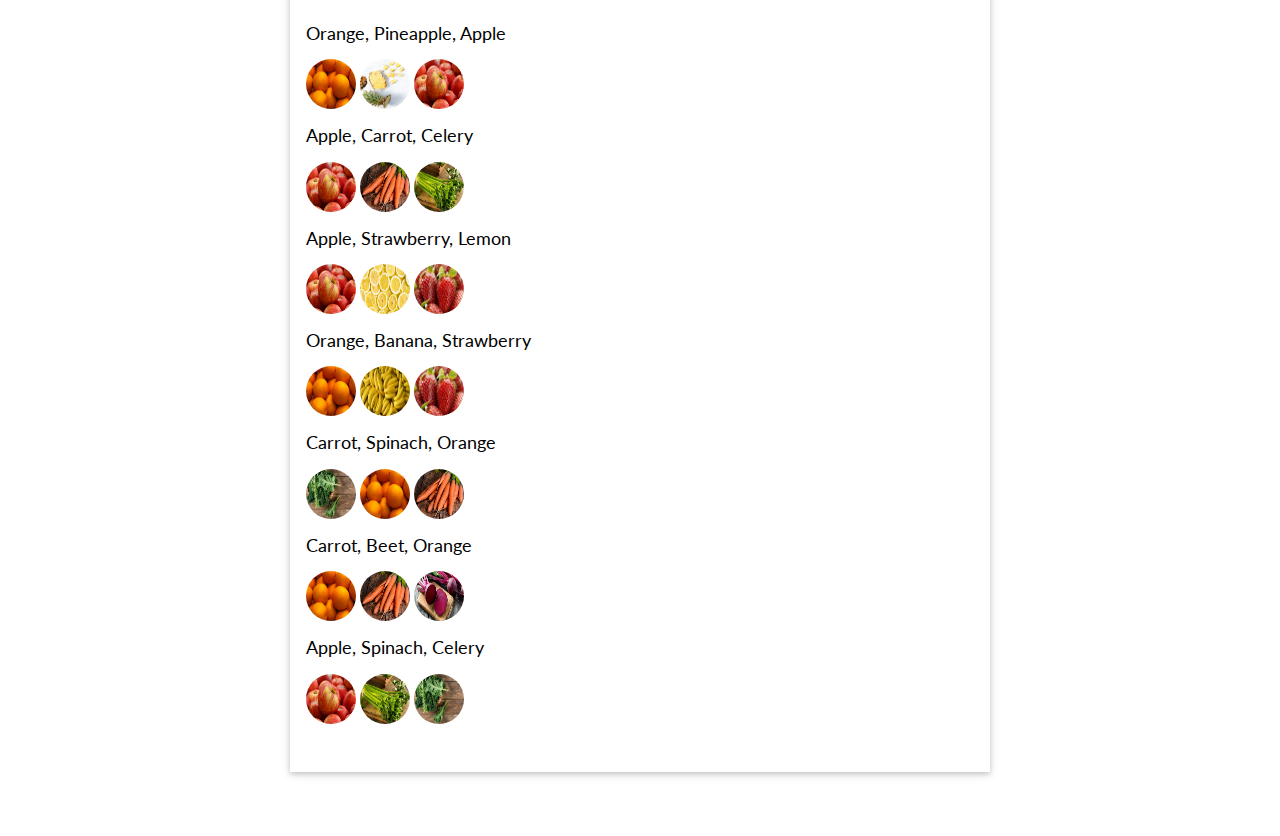
==== commit 24d1146c: "Finally uploaded new version with online ordering, fixed bad situation" ====
--- a/www/kirklandmenu.html
+++ b/www/kirklandmenu.html
@@ -1,3 +1,4 @@
+
 <!DOCTYPE html>
 <html lang="en">
 <head>
@@ -13,7 +14,7 @@
 body,h1,h2,h3,h4,h5,h6 {font-family: "Lato", sans-serif;}
 body, html {
     height: 100%;
-    color: #777;
+    color: #000;
     line-height: 1.8;
 }
 
@@ -28,7 +29,9 @@
 /* First image (Logo. Full height) */
 .bgimg-1 {
     background-image: url("images/kirklandstartpic.jpg");
-    min-height: 100%;
+     min-height: 100%;
+    height: 400px;
+    width: 100%
 }
 
 /* Second image (Portfolio) */
@@ -50,15 +53,22 @@
 .wide {letter-spacing: 10px;}
 .hover-opacity {cursor: pointer;}
 
+@media only screen and (max-device-width: 1600px) {
+  .bgimg-1, .bgimg-2, .bgimg-3 {
+    background-attachment: scroll;
+    height: 400px;
+  }
+}
+
 
 </style>
 </head>
 <body>
 
 <!-- Navbar (sit on top) -->
-<div class="top">
+<div class="top wide">
   <div class="bar" id="myNavbar">
-    <a class="bar-item button hover-black hide-medium hide-large right" href="javascript:void(0);" onclick="toggleFunction()" title="Toggle Navigation Menu">
+    <a class="bar-item button hover-black hide-medium hide-large right wide" href="javascript:void(0);" onclick="toggleFunction()" title="Toggle Navigation Menu">
       <i class="fa fa-bars"></i>
     </a>
     <a href="index.html" class="bar-item button">HOME</a>
@@ -70,9 +80,9 @@
 </div>
 
 <!-- First Parallax Image with Logo Text -->
-<div class="bgimg-1 display-container opacity-min" id="home">
+<div class="bgimg-1 display-container" id="home">
   <div class="display-middle" style="white-space:nowrap;">
-    <span class="center padding-large black xlarge wide animate-opacity"><span class="hide-small">CAFE HAPPY: </span>KIRKLAND</span>
+    <span class="center padding-large black xxxlarge wide"><span class="hide-small">CAFE HAPPY: </span>KIRKLAND</span>
   </div>
 </div> 
 
@@ -89,124 +99,500 @@
         <div class="col s6 tablink">Food</div>
       </a>
     </div>
+  
 
     <div id="Food" class="container menu padding-48 card">
 
    <h3><b>Snacks</b></h3><br>
 
     <h5>Soy Meat Buns</h5>
-    <p class="text-grey">Two of our famous, homemade buns filled with a mixture of soy meats and vegetables</p><br>
-
-    <h3><b>Entrees</b></h3><br>
+    <p class="text-grey">Two of our famous, homemade buns filled with a mixture of soy meats and vegetables</p>
+    <img src="images/soymeatbuns.JPG" style="width:100px; height:100px; border-radius:50%" alt="Sunlight under Leaves">
+    <form target="paypal" action="https://www.paypal.com/cgi-bin/webscr" method="post" >
+      <input type="hidden" name="cmd" value="_cart">
+      <input type="hidden" name="business" value="ccjae4@gmail.com">
+      <input type="hidden" name="lc" value="US">
+      <input type="hidden" name="item_name" value="Kirk Soy Meat Buns (1 order = 2 pcs)">
+      <input type="hidden" name="amount" value="3.50">
+      <input type="hidden" name="currency_code" value="USD">
+      <input type="hidden" name="button_subtype" value="products">
+      <input type="hidden" name="no_note" value="0">
+      <input type="hidden" name="tax_rate" value="10.000">
+      <input type="hidden" name="add" value="1">
+      <input type="hidden" name="bn" value="PP-ShopCartBF:btn_cart_LG.gif:NonHostedGuest">
+      <input type="image" src="https://www.paypalobjects.com/en_US/i/btn/btn_cart_LG.gif"  name="submit" alt="PayPal - The safer, easier way to pay online!">
+      <img alt=""  src="https://www.paypalobjects.com/en_US/i/scr/pixel.gif" width="1" height="1">
+      </form>
+      
+    <br>
+
+    <h3><b>Entrees</b></h3>
+    <h4>Food orders take from 10-20 minutes to make</h4>
+    <br>
 
       <h5>#5 Vegetarian Ma Po Tofu</h5>
-      <p class="text-grey">Tofu stir fried with green peas in a tasty bean paste sauce</p><br>
+      <p class="text-grey">Tofu stir fried with green peas in a tasty bean paste sauce</p>
+      <img src="images/mapotofu.JPG" style="width:100px; height:100px; border-radius:50%" alt="Sunlight under Leaves">
+      <form target="paypal" action="https://www.paypal.com/cgi-bin/webscr" method="post" >
+        <input type="hidden" name="cmd" value="_cart">
+        <input type="hidden" name="business" value="ccjae4@gmail.com">
+        <input type="hidden" name="lc" value="US">
+        <input type="hidden" name="item_name" value="#5 Ma Po Tofu (Kirk)">
+        <input type="hidden" name="item_number" value="5">
+        <input type="hidden" name="amount" value="9.99">
+        <input type="hidden" name="currency_code" value="USD">
+        <input type="hidden" name="button_subtype" value="products">
+        <input type="hidden" name="no_note" value="0">
+        <input type="hidden" name="tax_rate" value="10.000">
+        <input type="hidden" name="add" value="1">
+        <input type="hidden" name="bn" value="PP-ShopCartBF:btn_cart_LG.gif:NonHostedGuest">
+        <input type="image" src="https://www.paypalobjects.com/en_US/i/btn/btn_cart_LG.gif"  name="submit" alt="PayPal - The safer, easier way to pay online!">
+        <img alt=""  src="https://www.paypalobjects.com/en_US/i/scr/pixel.gif" width="1" height="1">
+        </form>
+        
+      <br>
     
       <h5>#19 Spicy Club Fries</h5>
-      <p class="text-grey">Zucchini strips stir fried with soy beef, carrots and soy ham in a sweet and spicy bean paste sauce</p><br>
+      <p class="text-grey">Zucchini strips stir fried with soy beef, carrots and soy ham in a sweet and spicy bean paste sauce</p>
+      <img src="images/num19.JPG" style="width:100px; height:100px; border-radius:50%" alt="Sunlight under Leaves">
+      <form target="paypal" action="https://www.paypal.com/cgi-bin/webscr" method="post" >
+        <input type="hidden" name="cmd" value="_cart">
+        <input type="hidden" name="business" value="ccjae4@gmail.com">
+        <input type="hidden" name="lc" value="US">
+        <input type="hidden" name="item_name" value="#19 Spicy Club Fries (Kirk)">
+        <input type="hidden" name="item_number" value="19">
+        <input type="hidden" name="amount" value="9.99">
+        <input type="hidden" name="currency_code" value="USD">
+        <input type="hidden" name="button_subtype" value="products">
+        <input type="hidden" name="no_note" value="0">
+        <input type="hidden" name="tax_rate" value="10.000">
+        <input type="hidden" name="add" value="1">
+        <input type="hidden" name="bn" value="PP-ShopCartBF:btn_cart_LG.gif:NonHostedGuest">
+        <input type="image" src="https://www.paypalobjects.com/en_US/i/btn/btn_cart_LG.gif"  name="submit" alt="PayPal - The safer, easier way to pay online!">
+        <img alt=""  src="https://www.paypalobjects.com/en_US/i/scr/pixel.gif" width="1" height="1">
+        </form>
+        
+        
+      <br>
 
       <h5>#24 Vegetarian Meatball with Broccoli</h5>
-      <p class="text-grey">Homemade vegetarian meatballs mixed with napa cabbage, carrots, broccoli in a sweet and sour sauce</p><br>
+      <p class="text-grey">Homemade vegetarian meatballs mixed with napa cabbage, carrots, broccoli in a sweet and sour sauce</p>
+      <img src="images/meatballs.JPG" style="width:100px; height:100px; border-radius:50%" alt="Sunlight under Leaves">
+      <form target="paypal" action="https://www.paypal.com/cgi-bin/webscr" method="post" >
+        <input type="hidden" name="cmd" value="_cart">
+        <input type="hidden" name="business" value="ccjae4@gmail.com">
+        <input type="hidden" name="lc" value="US">
+        <input type="hidden" name="item_name" value="#24 Vegetarian Meatball (Kirk)">
+        <input type="hidden" name="item_number" value="24">
+        <input type="hidden" name="amount" value="9.99">
+        <input type="hidden" name="currency_code" value="USD">
+        <input type="hidden" name="button_subtype" value="products">
+        <input type="hidden" name="no_note" value="0">
+        <input type="hidden" name="tax_rate" value="10.000">
+        <input type="hidden" name="add" value="1">
+        <input type="hidden" name="bn" value="PP-ShopCartBF:btn_cart_LG.gif:NonHostedGuest">
+        <input type="image" src="https://www.paypalobjects.com/en_US/i/btn/btn_cart_LG.gif" name="submit" alt="PayPal - The safer, easier way to pay online!">
+        <img alt=""  src="https://www.paypalobjects.com/en_US/i/scr/pixel.gif" width="1" height="1">
+        </form>
+        
+      <br>
     
       <h5>#27 Soy Chicken with Broccoli</h5>
-      <p class="text-grey">Steamed soy chicken with carrots and broccoli in a light mushroom paste sauce</p><br>
+      <p class="text-grey">Steamed soy chicken with carrots and broccoli in a light mushroom paste sauce</p>
+      <img src="images/soychicken.JPG" style="width:100px; height:100px; border-radius:50%" alt="Sunlight under Leaves">
+      <form target="paypal" action="https://www.paypal.com/cgi-bin/webscr" method="post" >
+        <input type="hidden" name="cmd" value="_cart">
+        <input type="hidden" name="business" value="ccjae4@gmail.com">
+        <input type="hidden" name="lc" value="US">
+        <input type="hidden" name="item_name" value="#27 Soy Chicken with Broccoli (Kirk)">
+        <input type="hidden" name="item_number" value="27">
+        <input type="hidden" name="amount" value="9.99">
+        <input type="hidden" name="currency_code" value="USD">
+        <input type="hidden" name="button_subtype" value="products">
+        <input type="hidden" name="no_note" value="0">
+        <input type="hidden" name="tax_rate" value="10.000">
+        <input type="hidden" name="add" value="1">
+        <input type="hidden" name="bn" value="PP-ShopCartBF:btn_cart_LG.gif:NonHostedGuest">
+        <input type="image" src="https://www.paypalobjects.com/en_US/i/btn/btn_cart_LG.gif"  name="submit" alt="PayPal - The safer, easier way to pay online!">
+        <img alt=""  src="https://www.paypalobjects.com/en_US/i/scr/pixel.gif" width="1" height="1">
+        </form>
+        
+      <br>
     
       <h5>#28 Soy Meat with Broccoli</h5>
-      <p class="text-grey">Sauteed soy ham with soy chicken, carrots and broccoli in a mushroom paste sauce</p><br>
+      <p class="text-grey">Sauteed soy ham with soy chicken, carrots and broccoli in a mushroom paste sauce</p>
+      <img src="images/soychicken.JPG" style="width:100px; height:100px; border-radius:50%" alt="Sunlight under Leaves">
+      <form target="paypal" action="https://www.paypal.com/cgi-bin/webscr" method="post" >
+        <input type="hidden" name="cmd" value="_cart">
+        <input type="hidden" name="business" value="ccjae4@gmail.com">
+        <input type="hidden" name="lc" value="US">
+        <input type="hidden" name="item_name" value="#28 Soy Meat with Broccoli (Kirk)">
+        <input type="hidden" name="item_number" value="28">
+        <input type="hidden" name="amount" value="9.99">
+        <input type="hidden" name="currency_code" value="USD">
+        <input type="hidden"" name="no_note" value="0">
+        <input type="hidden" name="tax_rate" value="10.000">
+        <input type="hidden" name="add" value="1">
+        <input type="hidden" name="bn" value="PP-ShopCartBF:btn_cart_LG.gif:NonHostedGuest">
+        <input type="image" src="https://www.paypalobjects.com/en_US/i/btn/btn_cart_LG.gif" name="submit" alt="PayPal - The safer, easier way to pay online!">
+        <img alt=""  src="https://www.paypalobjects.com/en_US/i/scr/pixel.gif" width="1" height="1">
+        </form>
+        
+      <br>
     
       <h5>#30 Vegetarian Fried Rice</h5>
-      <p class="text-grey">Soy ham, corn, peas, cabbage and carrots fried with our special Cafe Happy rice</p><br>
+      <p class="text-grey">Soy ham, corn, peas, cabbage and carrots fried with our special Cafe Happy rice</p>
+      <img src="images/friedrice.jpg" style="width:100px; height:100px; border-radius:50%" alt="Sunlight under Leaves">
+      <form target="paypal" action="https://www.paypal.com/cgi-bin/webscr" method="post" >
+        <input type="hidden" name="cmd" value="_cart">
+        <input type="hidden" name="business" value="ccjae4@gmail.com">
+        <input type="hidden" name="lc" value="US">
+        <input type="hidden" name="item_name" value="#30 Vegetarian Fried Rice (Kirk)">
+        <input type="hidden" name="item_number" value="30">
+        <input type="hidden" name="amount" value="9.99">
+        <input type="hidden" name="currency_code" value="USD">
+        <input type="hidden" name="button_subtype" value="products">
+        <input type="hidden" name="no_note" value="0">
+        <input type="hidden" name="tax_rate" value="10.000">
+        <input type="hidden" name="add" value="1">
+        <input type="hidden" name="bn" value="PP-ShopCartBF:btn_cart_LG.gif:NonHostedGuest">
+        <input type="image" src="https://www.paypalobjects.com/en_US/i/btn/btn_cart_LG.gif" name="submit" alt="PayPal - The safer, easier way to pay online!">
+        <img alt=""  src="https://www.paypalobjects.com/en_US/i/scr/pixel.gif" width="1" height="1">
+        </form>
+        
+      <br>
 
       <h5>#34 Soy Beef Noodle</h5>
       <p class="text-grey">Award winning! Soy beef sauteed in a bean paste and sweet and sour sauce over rice noodles with steamed spinach</p>
+      <form target="paypal" action="https://www.paypal.com/cgi-bin/webscr" method="post" >
+        <input type="hidden" name="cmd" value="_cart">
+        <input type="hidden" name="business" value="ccjae4@gmail.com">
+        <input type="hidden" name="lc" value="US">
+        <input type="hidden" name="item_name" value="#34 Soy Beef Noodle (Kirk)">
+        <input type="hidden" name="item_number" value="34">
+        <input type="hidden" name="amount" value="9.99">
+        <input type="hidden" name="currency_code" value="USD">
+        <input type="hidden" name="button_subtype" value="products">
+        <input type="hidden" name="no_note" value="0">
+        <input type="hidden" name="tax_rate" value="10.000">
+        <input type="hidden" name="add" value="1">
+        <input type="hidden" name="bn" value="PP-ShopCartBF:btn_cart_LG.gif:NonHostedGuest">
+        <input type="image" src="https://www.paypalobjects.com/en_US/i/btn/btn_cart_LG.gif"  name="submit" alt="PayPal - The safer, easier way to pay online!">
+        <img alt=""  src="https://www.paypalobjects.com/en_US/i/scr/pixel.gif" width="1" height="1">
+        </form>
+        
     </div>
 
     <div id="Drinks" class="container menu padding-48 card">
-     <h3><b>Iced Teas </b></h3><br>
+     <h3><b>Iced Teas </b></h3>
+     <h4>Drink orders take 5-10 minutes to make</h4>
+     <br>
+     <form target="paypal" action="https://www.paypal.com/cgi-bin/webscr" method="post" >
+      <input type="hidden" name="cmd" value="_cart">
+      <input type="hidden" name="business" value="ccjae4@gmail.com">
+      <input type="hidden" name="lc" value="US">
+      <input type="hidden" name="item_name" value="Milk Tea (Kirk)">
+      <input type="hidden" name="button_subtype" value="products">
+      <input type="hidden" name="no_note" value="0">
+      <input type="hidden" name="currency_code" value="USD">
+      <input type="hidden" name="tax_rate" value="10.000">
+      <input type="hidden" name="add" value="1">
+      <input type="hidden" name="bn" value="PP-ShopCartBF:btn_cart_LG.gif:NonHostedGuest">
+      <table>
+      <tr><td><input type="hidden" name="on0" value="Size">Size</td></tr><tr><td><select name="os0">
+        <option value="Small">Small $3.95 USD</option>
+        <option value="Large">Large $4.25 USD</option>
+        <option value="Small Blended">Small Blended $4.50 USD</option>
+        <option value="Large Blended">Large Blended $4.95 USD</option>
+        <option value="Hot">Hot $3.95 USD</option>
+      </select> </td></tr>
+      <tr><td><input type="hidden" name="on1" value="Flavor">Flavor</td></tr><tr><td><select name="os1">
+        <option value="Original Milk Tea">Original Milk Tea </option>
+        <option value="Taro Milk Tea">Taro Milk Tea </option>
+        <option value="Lavender Milk Tea">Lavender Milk Tea </option>
+        <option value="Matcha Milk Tea">Matcha Milk Tea </option>
+        <option value="Almond Milk Tea">Almond Milk Tea </option>
+        <option value="Summer Paradise Iced Tea">Summer Paradise Iced Tea </option>
+        <option value="Lychee Iced Tea">Lychee Iced Tea </option>
+        <option value="Oolong Tea">Oolong Tea </option>
+        <option value="Taiwanese Coffee">Taiwanese Coffee </option>
+        <option value="Milk Chai">Milk Chai </option>
+      </select> </td></tr>
+      <tr><td><input type="hidden" name="on2" value="Extra Requests (no boba, etc.)">Extra Requests (no boba, etc.)</td></tr><tr><td><input type="text" name="os2" maxlength="200"></td></tr>
+      </table>
+      <input type="hidden" name="option_select0" value="Small">
+      <input type="hidden" name="option_amount0" value="3.95">
+      <input type="hidden" name="option_select1" value="Large">
+      <input type="hidden" name="option_amount1" value="4.25">
+      <input type="hidden" name="option_select2" value="Small Blended">
+      <input type="hidden" name="option_amount2" value="4.50">
+      <input type="hidden" name="option_select3" value="Large Blended">
+      <input type="hidden" name="option_amount3" value="4.95">
+      <input type="hidden" name="option_select4" value="Hot">
+      <input type="hidden" name="option_amount4" value="3.95">
+      <input type="hidden" name="option_index" value="0">
+      <input type="image" src="https://www.paypalobjects.com/en_US/i/btn/btn_cart_LG.gif"  name="submit" alt="PayPal - The safer, easier way to pay online!">
+      <img alt=""  src="https://www.paypalobjects.com/en_US/i/scr/pixel.gif" width="1" height="1">
+      </form>
+      
 
       <h5>Original Milk Boba Tea</h5>
-      <p class="text-grey">The original! Iced black milk tea with black tapioca pearls</p><br>
+      <p class="text-grey">
+      <img src="images/black tea.jpg" style="width:50px; height:50px; border-radius:50%" alt="Sunlight under Leaves">
+      The original! Iced black milk tea with black tapioca pearls</p>
+      <br>
+    
+        
+        
     
       <h5>Taro Milk Boba Tea</h5>
-      <p class="text-grey">Purple Hawaiian root tea with non-dairy creamer and black tapioca pearls</p><br>
+      <p class="text-grey">
+      <img src="images/taro.jpg" style="width:50px; height:50px; border-radius:50%" alt="Sunlight under Leaves">
+      Purple Hawaiian root tea with non-dairy creamer and black tapioca pearls</p>
+      <br>
+     
+        
     
       <h5>Lavender Milk Boba Tea</h5>
-      <p class="text-grey">Black milk tea infused with lavender with black tapioca pearls</p><br>
+      <p class="text-grey">
+      <img src="images/lavender.jpg" style="width:50px; height:50px; border-radius:50%" alt="Sunlight under Leaves">
+      Black milk tea infused with lavender with black tapioca pearls</p>
+      <br>
+     
+        
     
       <h5>Matcha Milk Boba Tea</h5>
-      <p class="text-grey">Imported matcha powder with non-dairy creamer and black tapioca pearls</p><br>
+      <p class="text-grey">
+      <img src="images/matcha.jpg" style="width:50px; height:50px; border-radius:50%" alt="Sunlight under Leaves">
+      Imported matcha powder with non-dairy creamer and black tapioca pearls</p>
+      <br>
+     
 
       <h5>Almond Milk Boba Tea</h5>
-      <p class="text-grey">Iced black milk tea infused with almond and black tapioca pearls</p><br>
+      <p class="text-grey">
+      <img src="images/almond.jpg" style="width:50px; height:50px; border-radius:50%"  alt="Sunlight under Leaves">
+      Iced black milk tea infused with almond and black tapioca pearls</p>
+      <br>
+     
+        
 
       <h5>Summer Paradise Boba Tea</h5>
-      <p class="text-grey">Our special Jasmine-Green tea with passion fruit and black tapioca pearls</p><br>
-
+      <p class="text-grey">
+      <img src="images/passionfruit.jpg" style="width:50px; height:50px; border-radius:50%" alt="Sunlight under Leaves">
+      Our special Jasmine-Green tea with passion fruit and black tapioca pearls</p>
+      <br>
+     
       <h5>Lychee Iced Boba Tea</h5>
-      <p class="text-grey">Our special Jasmine-Green tea with Lychee and black tapioca pearls</p><br>
+      <p class="text-grey">
+      <img src="images/lychee.jpg" style="width:50px; height:50px; border-radius:50%"alt="Sunlight under Leaves">
+      Our special Jasmine-Green tea with Lychee and black tapioca pearls</p>
+      <br>
+    
+        
+      <h5>Oolong Tea</h5>
+      <p class="text-grey">
+      <img src="images/oolong tea.jpg" style="width:50px; height:50px; border-radius:50%"alt="Sunlight under Leaves">
+      Hot Oolong tea steeped to perfection</p>
+      <br>
+     
+
+      <h5>Taiwanese Coffee</h5>
+      <p class="text-grey">  <img src="images/coffee.jpg" style="width:50px; height:50px; border-radius:50%"alt="Sunlight under Leaves">
+        Coffee infused with ginger and spices served hot
+            </p> 
+
+            
+      <h5>Chai Milk Tea</h5>
+      <p class="text-grey">
+      <img src="images/chai.jpg" style="width:50px; height:50px; border-radius:50%" alt="Sunlight under Leaves">
+      Sweet and spicy hot chai milk tea</p>
+      <br>
+     
+    
+      <h5>Ginger Milk Tea</h5>
+      <p class="text-grey">
+      <img src="images/ginger.jpg" style="width:50px; height:50px; border-radius:50%" alt="Sunlight under Leaves">
+      Hot black milk tea infused with ginger</p>
+      <br>
+     
+
+        
 
       <h3><b>Smoothies</b></h3><br>
+      <form target="paypal" action="https://www.paypal.com/cgi-bin/webscr" method="post" >
+        <input type="hidden" name="cmd" value="_cart">
+        <input type="hidden" name="business" value="ccjae4@gmail.com">
+        <input type="hidden" name="lc" value="US">
+        <input type="hidden" name="item_name" value="Smoothie (Kirk)">
+        <input type="hidden" name="button_subtype" value="products">
+        <input type="hidden" name="no_note" value="0">
+        <input type="hidden" name="currency_code" value="USD">
+        <input type="hidden" name="shipping" value="10.00">
+        <input type="hidden" name="add" value="1">
+        <input type="hidden" name="bn" value="PP-ShopCartBF:btn_cart_LG.gif:NonHostedGuest">
+        <table>
+        <tr><td><input type="hidden" name="on0" value="Sizes">Sizes</td></tr><tr><td><select name="os0">
+          <option value="Small">Small $4.50 USD</option>
+          <option value="Large">Large $4.95 USD</option>
+        </select> </td></tr>
+        <tr><td><input type="hidden" name="on1" value="Flavor">Flavor</td></tr><tr><td><select name="os1">
+          <option value="Mango Boba">Mango Boba </option>
+          <option value="Strawberry Boba">Strawberry Boba </option>
+          <option value="Honeydew Boba">Honeydew Boba </option>
+          <option value="Strawberry Lemonade Boba">Strawberry Lemonade Boba </option>
+          <option value="Summer Paradise Boba">Summer Paradise Boba </option>
+          <option value="Hawaiian Freeze Boba">Hawaiian Freeze Boba </option>
+          <option value="Sunny Day Boba">Sunny Day Boba </option>
+        </select> </td></tr>
+        <tr><td><input type="hidden" name="on2" value="Extra requests (e.g. no boba)">Extra requests (e.g. no boba)</td></tr><tr><td><input type="text" name="os2" maxlength="200"></td></tr>
+        </table>
+        <input type="hidden" name="option_select0" value="Small">
+        <input type="hidden" name="option_amount0" value="4.50">
+        <input type="hidden" name="option_select1" value="Large">
+        <input type="hidden" name="option_amount1" value="4.95">
+        <input type="hidden" name="option_index" value="0">
+        <input type="image" src="https://www.paypalobjects.com/en_US/i/btn/btn_cart_LG.gif" name="submit" alt="PayPal - The safer, easier way to pay online!">
+        <img alt=""  src="https://www.paypalobjects.com/en_US/i/scr/pixel.gif" width="1" height="1">
+        </form>
+        
 
       <h5>Mango Boba Smoothie</h5>
-      <p class="text-grey">Blended fresh mango with black tapioca pearls</p><br>
+      <p class="text-grey">Blended fresh mango with black tapioca pearls</p>
+      <img src="images/mango.jpg" style="width:50px; height:50px; border-radius:50%" alt="Sunlight under Leaves">
+      <br>
+      
     
       <h5>Strawberry Boba Smoothie</h5>
-      <p class="text-grey">Blended fresh strawberry with black tapioca pearls</p><br>
+      <p class="text-grey">Blended fresh strawberry with black tapioca pearls</p>
+      <img src="images/strawberry.webp" style="width:50px; height:50px; border-radius:50%" alt="Sunlight under Leaves">
+      <br>
+     
     
       <h5>Honeydew Boba Smoothie</h5>
-      <p class="text-grey">Blended honeydew with black tapioca pearls</p><br>
+      <p class="text-grey">Blended honeydew with black tapioca pearls</p>
+      <img src="images/honeydew.jpg" style="width:50px; height:50px; border-radius:50%" alt="Sunlight under Leaves">
+      <br>
+     
     
       <h5>Strawberry Lemonade Boba Smoothie</h5>
-      <p class="text-grey">Blended fresh strawberry with fresh-squeezed lemon juice and black tapioca pearls</p><br>
+      <p class="text-grey">Blended fresh strawberry with fresh-squeezed lemon juice and black tapioca pearls</p>
+      <img src="images/strawberry.webp" style="width:50px; height:50px; border-radius:50%" alt="Sunlight under Leaves">
+      <img src="images/lemons.jpg" style="width:50px; height:50px; border-radius:50%" alt="Sunlight under Leaves">
+      <br>
+
+        
 
       <h5>Summer Paradise Boba Smoothie</h5>
-      <p class="text-grey">Blended passion fruit with black tapioca pearls</p><br>
+      <p class="text-grey">Blended passion fruit with black tapioca pearls</p>
+      <img src="images/passionfruit.jpg" style="width:50px; height:50px; border-radius:50%" alt="Sunlight under Leaves">
+      <br>
+     
+        
 
       <h5>Hawaiian Freeze Boba Smoothie</h5>
-      <p class="text-grey">Like a Pina Colada! Blended fresh pineapple with coconut and black tapioca pearls</p><br>
+      <p class="text-grey">Like a Pina Colada! Blended fresh pineapple with coconut and black tapioca pearls</p>
+      <img src="images/pineapple.jpg" style="width:50px; height:50px; border-radius:50%" alt="Sunlight under Leaves">
+      <img src="images/coconut.jpg" style="width:50px; height:50px; border-radius:50%" alt="Sunlight under Leaves">
+      <br>
+      
 
       <h5>Sunny Day Boba Smoothie</h5>
-      <p class="text-grey">Blended fresh strawberry and banana with black tapioca pearls</p><br>
+      <p class="text-grey">Blended fresh strawberry and banana with black tapioca pearls</p>
+      <img src="images/strawberry.webp" style="width:50px; height:50px; border-radius:50%" alt="Sunlight under Leaves">
+      <img src="images/banana.jpg" style="width:50px; height:50px; border-radius:50%" alt="Sunlight under Leaves">
+      <br>
+      
+        
 
       <h3><b>Juices</b></h3>
+      <form target="paypal" action="https://www.paypal.com/cgi-bin/webscr" method="post" >
+        <input type="hidden" name="cmd" value="_cart">
+        <input type="hidden" name="business" value="ccjae4@gmail.com">
+        <input type="hidden" name="lc" value="US">
+        <input type="hidden" name="item_name" value="Juice (Kirk)">
+        <input type="hidden" name="button_subtype" value="products">
+        <input type="hidden" name="no_note" value="0">
+        <input type="hidden" name="currency_code" value="USD">
+        <input type="hidden" name="tax_rate" value="10.000">
+        <input type="hidden" name="add" value="1">
+        <input type="hidden" name="bn" value="PP-ShopCartBF:btn_cart_LG.gif:NonHostedGuest">
+        <table>
+        <tr><td><input type="hidden" name="on0" value="Size">Size</td></tr><tr><td><select name="os0">
+          <option value="Small">Small $5.50 USD</option>
+          <option value="Large">Large $5.95 USD</option>
+        </select> </td></tr>
+        <tr><td><input type="hidden" name="on1" value="Flavor">Flavor</td></tr><tr><td><select name="os1">
+          <option value="Orange, Pineapple, Apple">Orange, Pineapple, Apple </option>
+          <option value="Apple, Carrot, Celery">Apple, Carrot, Celery </option>
+          <option value="Apple, Strawberry, Lemon">Apple, Strawberry, Lemon </option>
+          <option value="Orange, Banana, Strawberry">Orange, Banana, Strawberry </option>
+          <option value="Carrot, Spinach, Orange">Carrot, Spinach, Orange </option>
+          <option value="Carrot, Beet, Orange">Carrot, Beet, Orange </option>
+          <option value="Apple, Spinach, Celery">Apple, Spinach, Celery </option>
+        </select> </td></tr>
+        <tr><td><input type="hidden" name="on2" value="Extra requests (w/ boba, etc.)">Extra requests (w/ boba, etc.)</td></tr><tr><td><input type="text" name="os2" maxlength="200"></td></tr>
+        </table>
+        <input type="hidden" name="option_select0" value="Small">
+        <input type="hidden" name="option_amount0" value="5.50">
+        <input type="hidden" name="option_select1" value="Large">
+        <input type="hidden" name="option_amount1" value="5.95">
+        <input type="hidden" name="option_index" value="0">
+        <input type="image" src="https://www.paypalobjects.com/en_US/i/btn/btn_cart_LG.gif"  name="submit" alt="PayPal - The safer, easier way to pay online!">
+        <img alt=""  src="https://www.paypalobjects.com/en_US/i/scr/pixel.gif" width="1" height="1">
+        </form>
+        
       <p class="text-grey">All our juices are fresh squeezed and made to order!</p><br>
 
-      <h5>Orange, Pineapple, Apple</h5><br>
-
-      <h5>Apple, Carrot, Celery</h5><br>
-
-      <h5>Apple, Strawberry, Lemon</h5><br>
-
-      <h5>Orange, Banana, Strawberry</h5><br>
-
-      <h5>Carrot, Spinach, Orange</h5><br>
-
-      <h5>Carrot, Beet, Orange</h5><br>
-
-      <h5>Apple, Spinach, Celery</h5><br>
-
-      <h3><b>Hot Beverages</b></h3><br>
-
-      <h5>Hot Original Milk Tea</h5>
-      <p class="text-grey">Hot black milk tea</p><br>
-    
-      <h5>Hot Lavender Milk Tea</h5>
-      <p class="text-grey">Hot black milk tea infused with lavender</p><br>
-    
-      <h5>Hot Chai Milk Tea</h5>
-      <p class="text-grey">Sweet and spicy hot chai milk tea</p><br>
-    
-      <h5>Hot Ginger Milk Tea</h5>
-      <p class="text-grey">Hot black milk tea infused with ginger</p><br>
-
-      <h5>Hot Matcha Milk Tea</h5>
-      <p class="text-grey">Hot tea made from imported matcha powder with non-dairy creamer</p><br>
-
-      <h5>Hot Oolong Tea</h5>
-      <p class="text-grey">Hot Oolong tea steeped to perfection</p><br>
-
-      <h5>Hot Taiwanese Coffee</h5>
-      <p class="text-grey">Coffee infused with ginger and spices served hot</p>
+      <h5>Orange, Pineapple, Apple</h5>
+      <img src="images/orange.jpg" style="width:50px; height:50px; border-radius:50%" alt="Sunlight under Leaves">
+      <img src="images/pineapple.jpg" style="width:50px; height:50px; border-radius:50%" alt="Sunlight under Leaves">
+      <img src="images/apples.jpg" style="width:50px; height:50px; border-radius:50%" alt="Sunlight under Leaves">
+      <br>
+    
+        
+
+      <h5>Apple, Carrot, Celery</h5>
+      <img src="images/apples.jpg" style="width:50px; height:50px; border-radius:50%"alt="Sunlight under Leaves">
+      <img src="images/carrot.jpg" style="width:50px; height:50px; border-radius:50%" alt="Sunlight under Leaves">
+      <img src="images/celery.jpg" style="width:50px; height:50px; border-radius:50%" alt="Sunlight under Leaves">
+      <br>
+      
+        
+
+      <h5>Apple, Strawberry, Lemon</h5>
+      <img src="images/apples.jpg" style="width:50px; height:50px; border-radius:50%" alt="Sunlight under Leaves">
+      <img src="images/lemons.jpg" style="width:50px; height:50px; border-radius:50%" alt="Sunlight under Leaves">
+      <img src="images/strawberry.webp" style="width:50px; height:50px; border-radius:50%" alt="Sunlight under Leaves">
+      <br>
+     
+      <h5>Orange, Banana, Strawberry</h5>
+      <img src="images/orange.jpg" style="width:50px; height:50px; border-radius:50%" alt="Sunlight under Leaves">
+      <img src="images/banana.jpg" style="width:50px; height:50px; border-radius:50%" alt="Sunlight under Leaves">
+      <img src="images/strawberry.webp" style="width:50px; height:50px; border-radius:50%" alt="Sunlight under Leaves">
+      <br>
+     
+
+      <h5>Carrot, Spinach, Orange</h5>
+      <img src="images/kale.jpg" style="width:50px; height:50px; border-radius:50%"alt="Sunlight under Leaves">
+      <img src="images/orange.jpg" style="width:50px; height:50px; border-radius:50%" alt="Sunlight under Leaves">
+      <img src="images/carrot.jpg" style="width:50px; height:50px; border-radius:50%" alt="Sunlight under Leaves">
+      <br>
+     
+      <h5>Carrot, Beet, Orange</h5>
+      <img src="images/orange.jpg" style="width:50px; height:50px; border-radius:50%" alt="Sunlight under Leaves">
+      <img src="images/carrot.jpg" style="width:50px; height:50px; border-radius:50%" alt="Sunlight under Leaves">
+      <img src="images/beet.jpg" style="width:50px; height:50px; border-radius:50%" alt="Sunlight under Leaves">
+      <br>
+     
+     
+      <h5>Apple, Spinach, Celery</h5>
+      <img src="images/apples.jpg" style="width:50px; height:50px; border-radius:50%" alt="Sunlight under Leaves">
+      <img src="images/celery.jpg" style="width:50px; height:50px; border-radius:50%" alt="Sunlight under Leaves">
+      <img src="images/kale.jpg" style="width:50px; height:50px; border-radius:50%" alt="Sunlight under Leaves">
+      <br>
+    
+     
+     
 
     </div>  
   </div>
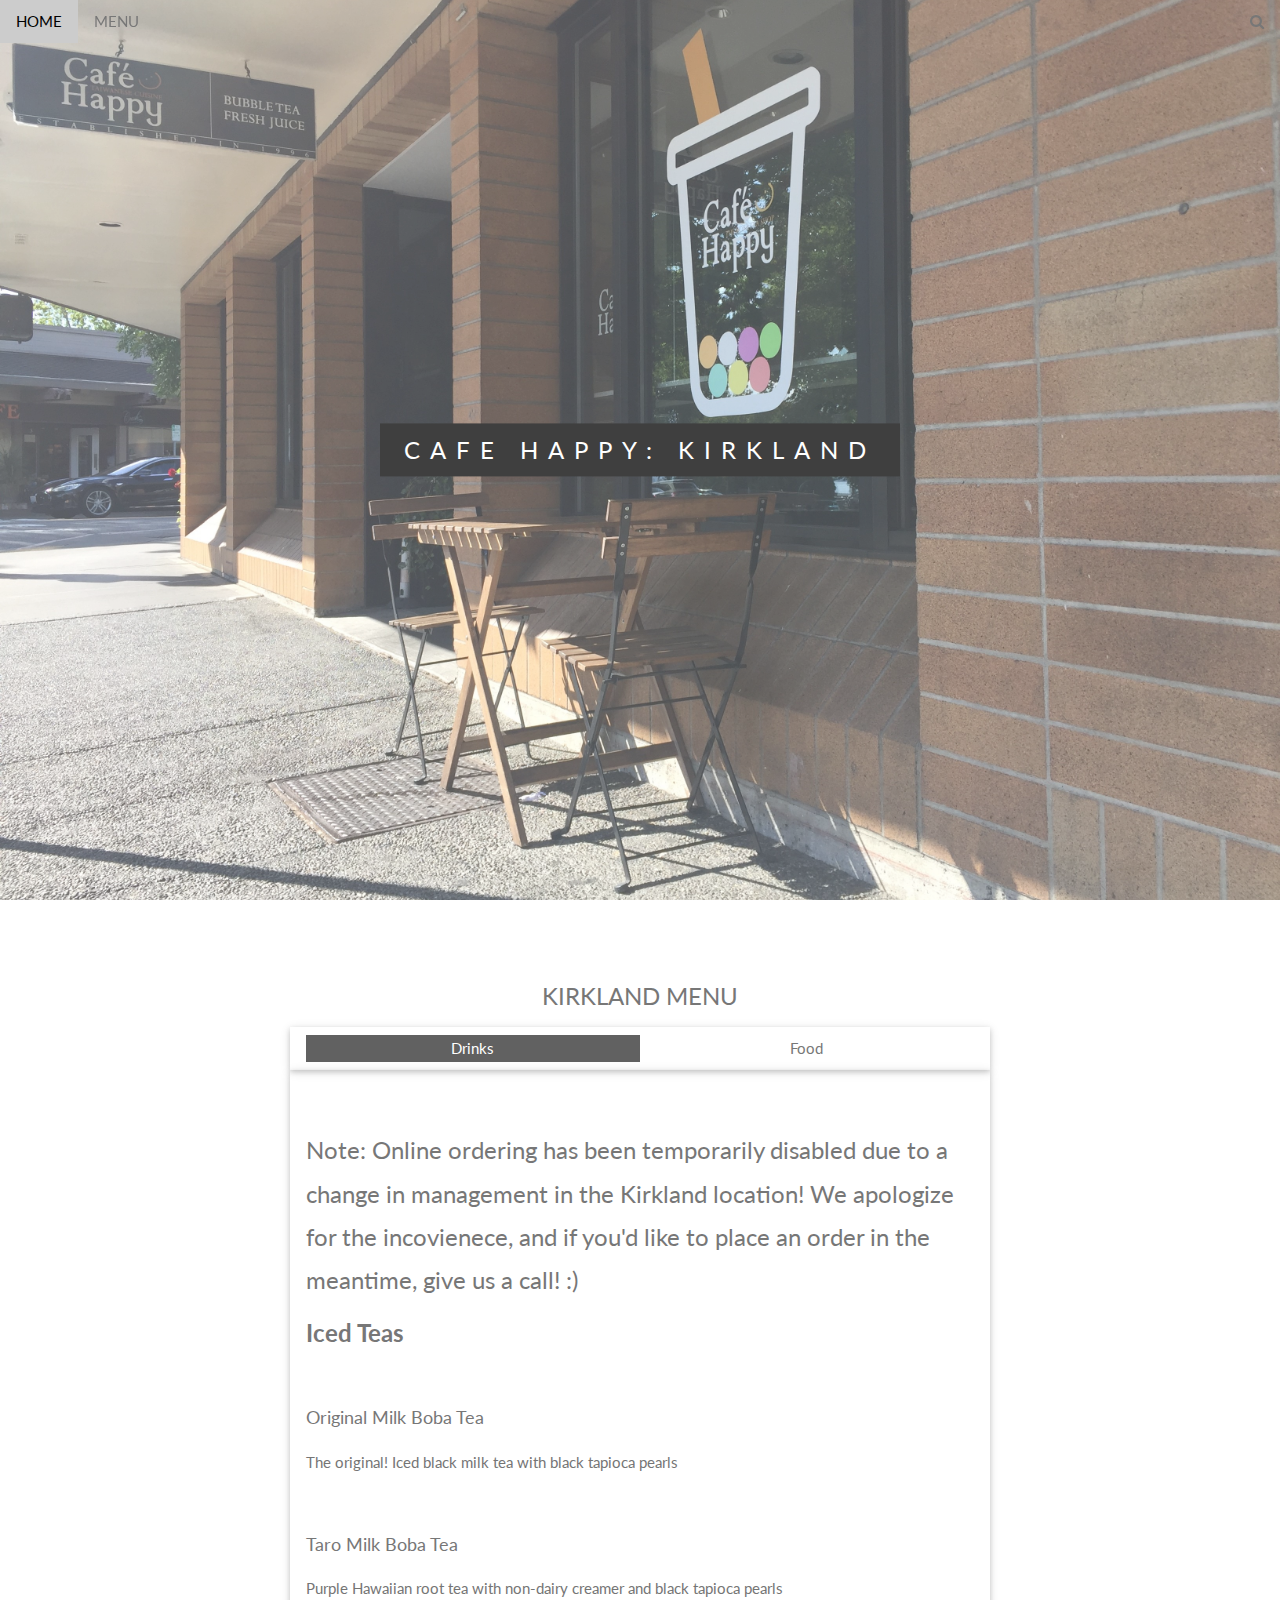
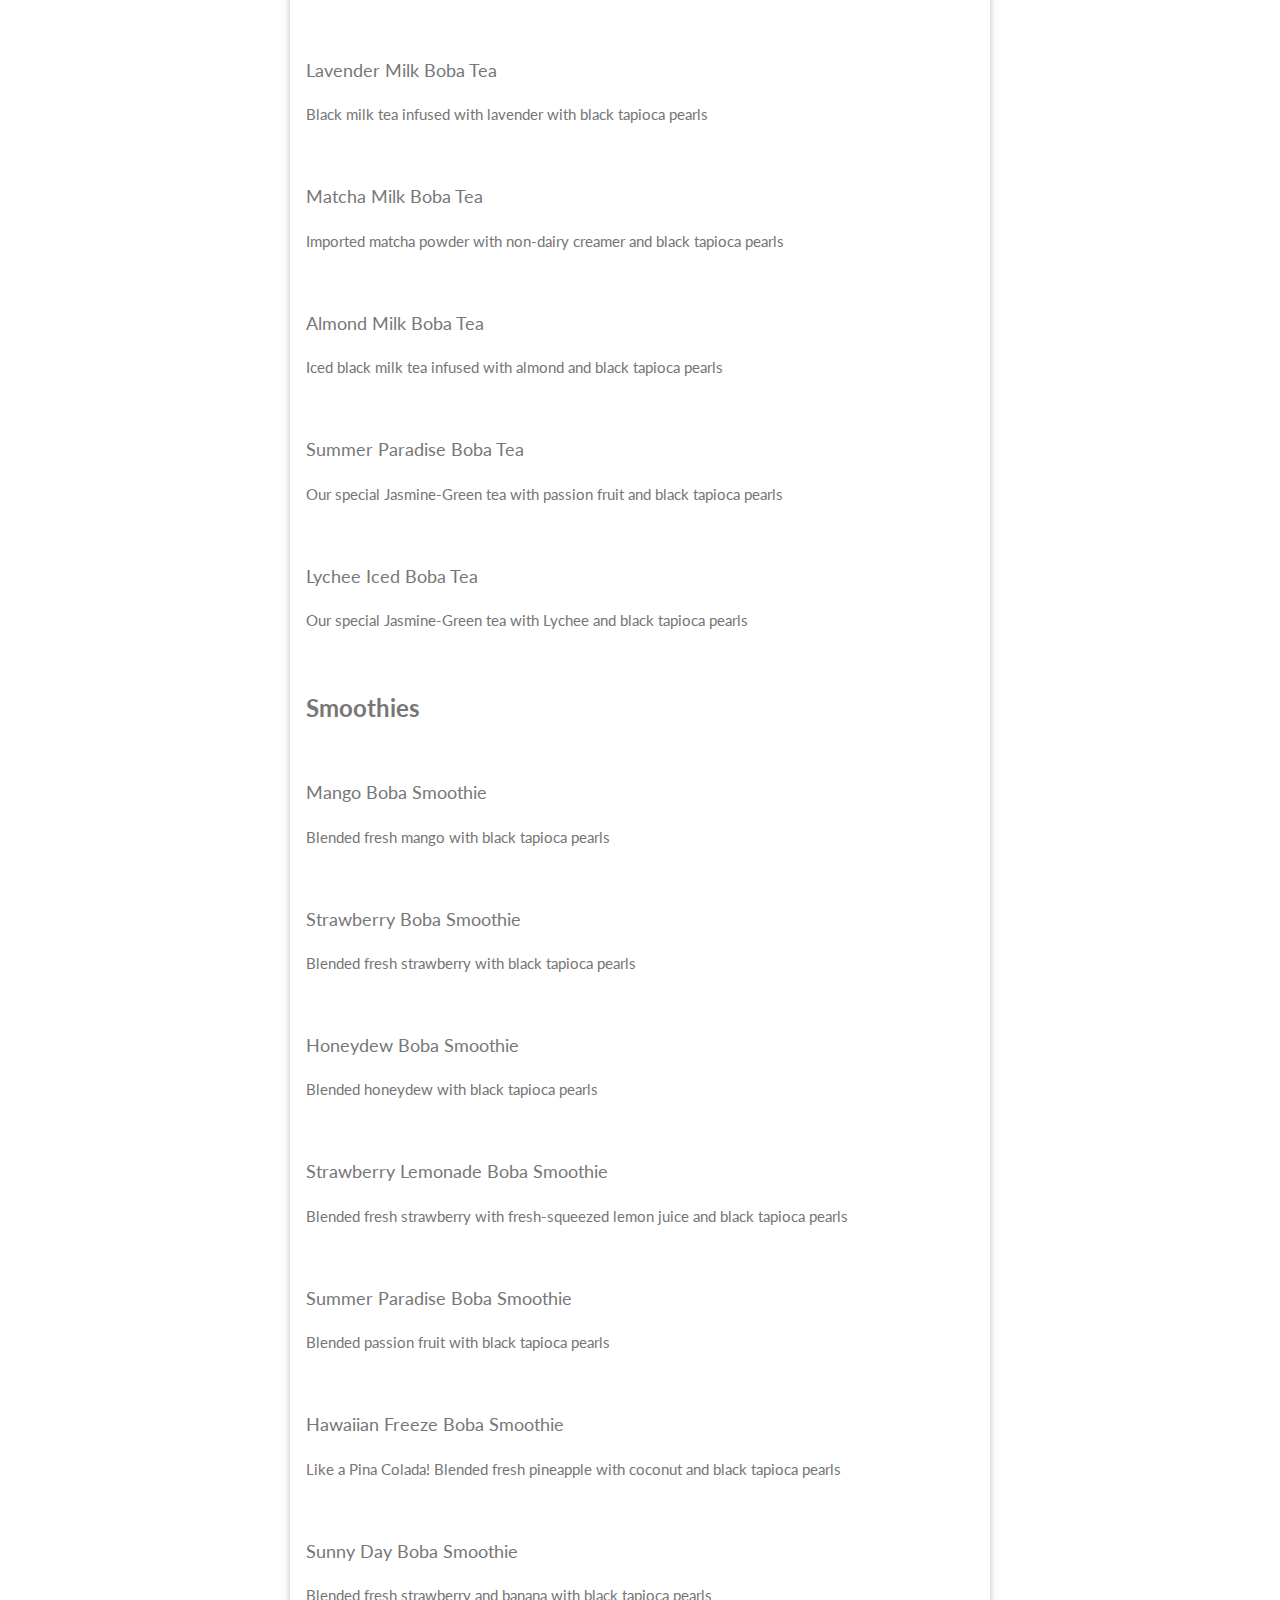
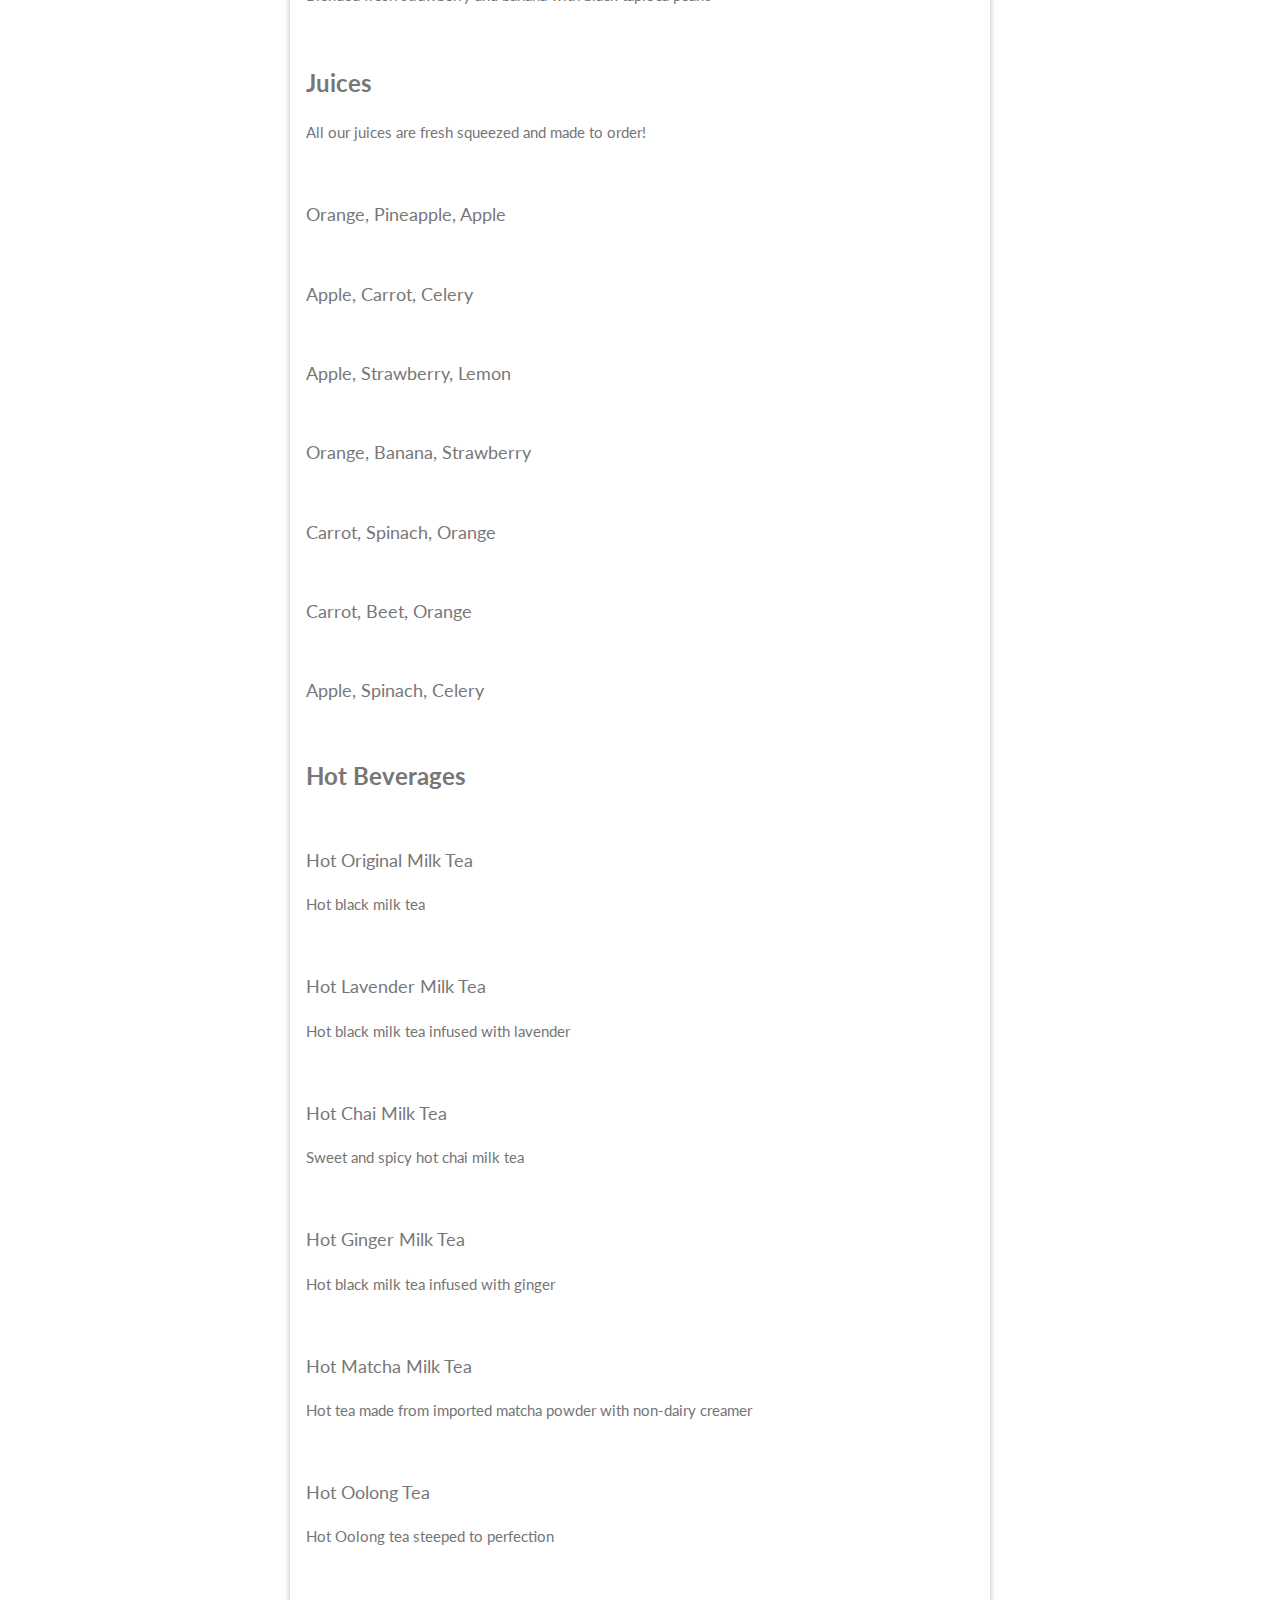
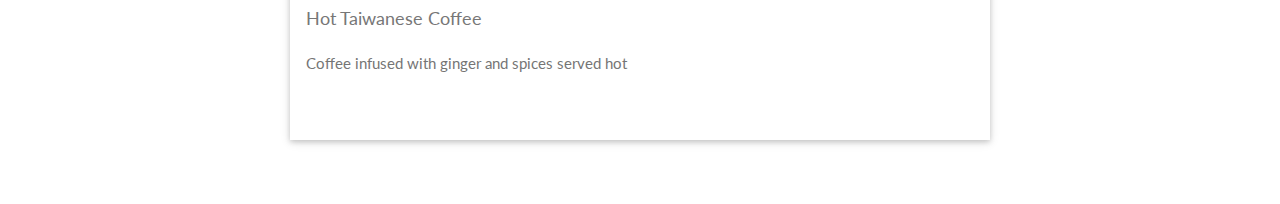
==== commit 44c1afcf: "Added blurb about disabled OO" ====
--- a/www/kirklandmenu.html
+++ b/www/kirklandmenu.html
@@ -1,4 +1,3 @@
-
 <!DOCTYPE html>
 <html lang="en">
 <head>
@@ -14,7 +13,7 @@
 body,h1,h2,h3,h4,h5,h6 {font-family: "Lato", sans-serif;}
 body, html {
     height: 100%;
-    color: #000;
+    color: #777;
     line-height: 1.8;
 }
 
@@ -66,9 +65,9 @@
 <body>
 
 <!-- Navbar (sit on top) -->
-<div class="top wide">
+<div class="top">
   <div class="bar" id="myNavbar">
-    <a class="bar-item button hover-black hide-medium hide-large right wide" href="javascript:void(0);" onclick="toggleFunction()" title="Toggle Navigation Menu">
+    <a class="bar-item button hover-black hide-medium hide-large right" href="javascript:void(0);" onclick="toggleFunction()" title="Toggle Navigation Menu">
       <i class="fa fa-bars"></i>
     </a>
     <a href="index.html" class="bar-item button">HOME</a>
@@ -80,9 +79,9 @@
 </div>
 
 <!-- First Parallax Image with Logo Text -->
-<div class="bgimg-1 display-container" id="home">
+<div class="bgimg-1 display-container opacity-min" id="home">
   <div class="display-middle" style="white-space:nowrap;">
-    <span class="center padding-large black xxxlarge wide"><span class="hide-small">CAFE HAPPY: </span>KIRKLAND</span>
+    <span class="center padding-large black xlarge wide animate-opacity"><span class="hide-small">CAFE HAPPY: </span>KIRKLAND</span>
   </div>
 </div> 
 
@@ -99,500 +98,126 @@
         <div class="col s6 tablink">Food</div>
       </a>
     </div>
-  
 
     <div id="Food" class="container menu padding-48 card">
+   <h3>Note: Online ordering has been temporarily disabled due to a change in management in the Kirkland location! We apologize for the incovienece, and if you'd like to place an order in the meantime, give us a call! :)</h3>
 
    <h3><b>Snacks</b></h3><br>
 
     <h5>Soy Meat Buns</h5>
-    <p class="text-grey">Two of our famous, homemade buns filled with a mixture of soy meats and vegetables</p>
-    <img src="images/soymeatbuns.JPG" style="width:100px; height:100px; border-radius:50%" alt="Sunlight under Leaves">
-    <form target="paypal" action="https://www.paypal.com/cgi-bin/webscr" method="post" >
-      <input type="hidden" name="cmd" value="_cart">
-      <input type="hidden" name="business" value="ccjae4@gmail.com">
-      <input type="hidden" name="lc" value="US">
-      <input type="hidden" name="item_name" value="Kirk Soy Meat Buns (1 order = 2 pcs)">
-      <input type="hidden" name="amount" value="3.50">
-      <input type="hidden" name="currency_code" value="USD">
-      <input type="hidden" name="button_subtype" value="products">
-      <input type="hidden" name="no_note" value="0">
-      <input type="hidden" name="tax_rate" value="10.000">
-      <input type="hidden" name="add" value="1">
-      <input type="hidden" name="bn" value="PP-ShopCartBF:btn_cart_LG.gif:NonHostedGuest">
-      <input type="image" src="https://www.paypalobjects.com/en_US/i/btn/btn_cart_LG.gif"  name="submit" alt="PayPal - The safer, easier way to pay online!">
-      <img alt=""  src="https://www.paypalobjects.com/en_US/i/scr/pixel.gif" width="1" height="1">
-      </form>
-      
-    <br>
-
-    <h3><b>Entrees</b></h3>
-    <h4>Food orders take from 10-20 minutes to make</h4>
-    <br>
+    <p class="text-grey">Two of our famous, homemade buns filled with a mixture of soy meats and vegetables</p><br>
+
+    <h3><b>Entrees</b></h3><br>
 
       <h5>#5 Vegetarian Ma Po Tofu</h5>
-      <p class="text-grey">Tofu stir fried with green peas in a tasty bean paste sauce</p>
-      <img src="images/mapotofu.JPG" style="width:100px; height:100px; border-radius:50%" alt="Sunlight under Leaves">
-      <form target="paypal" action="https://www.paypal.com/cgi-bin/webscr" method="post" >
-        <input type="hidden" name="cmd" value="_cart">
-        <input type="hidden" name="business" value="ccjae4@gmail.com">
-        <input type="hidden" name="lc" value="US">
-        <input type="hidden" name="item_name" value="#5 Ma Po Tofu (Kirk)">
-        <input type="hidden" name="item_number" value="5">
-        <input type="hidden" name="amount" value="9.99">
-        <input type="hidden" name="currency_code" value="USD">
-        <input type="hidden" name="button_subtype" value="products">
-        <input type="hidden" name="no_note" value="0">
-        <input type="hidden" name="tax_rate" value="10.000">
-        <input type="hidden" name="add" value="1">
-        <input type="hidden" name="bn" value="PP-ShopCartBF:btn_cart_LG.gif:NonHostedGuest">
-        <input type="image" src="https://www.paypalobjects.com/en_US/i/btn/btn_cart_LG.gif"  name="submit" alt="PayPal - The safer, easier way to pay online!">
-        <img alt=""  src="https://www.paypalobjects.com/en_US/i/scr/pixel.gif" width="1" height="1">
-        </form>
-        
-      <br>
+      <p class="text-grey">Tofu stir fried with green peas in a tasty bean paste sauce</p><br>
     
       <h5>#19 Spicy Club Fries</h5>
-      <p class="text-grey">Zucchini strips stir fried with soy beef, carrots and soy ham in a sweet and spicy bean paste sauce</p>
-      <img src="images/num19.JPG" style="width:100px; height:100px; border-radius:50%" alt="Sunlight under Leaves">
-      <form target="paypal" action="https://www.paypal.com/cgi-bin/webscr" method="post" >
-        <input type="hidden" name="cmd" value="_cart">
-        <input type="hidden" name="business" value="ccjae4@gmail.com">
-        <input type="hidden" name="lc" value="US">
-        <input type="hidden" name="item_name" value="#19 Spicy Club Fries (Kirk)">
-        <input type="hidden" name="item_number" value="19">
-        <input type="hidden" name="amount" value="9.99">
-        <input type="hidden" name="currency_code" value="USD">
-        <input type="hidden" name="button_subtype" value="products">
-        <input type="hidden" name="no_note" value="0">
-        <input type="hidden" name="tax_rate" value="10.000">
-        <input type="hidden" name="add" value="1">
-        <input type="hidden" name="bn" value="PP-ShopCartBF:btn_cart_LG.gif:NonHostedGuest">
-        <input type="image" src="https://www.paypalobjects.com/en_US/i/btn/btn_cart_LG.gif"  name="submit" alt="PayPal - The safer, easier way to pay online!">
-        <img alt=""  src="https://www.paypalobjects.com/en_US/i/scr/pixel.gif" width="1" height="1">
-        </form>
-        
-        
-      <br>
+      <p class="text-grey">Zucchini strips stir fried with soy beef, carrots and soy ham in a sweet and spicy bean paste sauce</p><br>
 
       <h5>#24 Vegetarian Meatball with Broccoli</h5>
-      <p class="text-grey">Homemade vegetarian meatballs mixed with napa cabbage, carrots, broccoli in a sweet and sour sauce</p>
-      <img src="images/meatballs.JPG" style="width:100px; height:100px; border-radius:50%" alt="Sunlight under Leaves">
-      <form target="paypal" action="https://www.paypal.com/cgi-bin/webscr" method="post" >
-        <input type="hidden" name="cmd" value="_cart">
-        <input type="hidden" name="business" value="ccjae4@gmail.com">
-        <input type="hidden" name="lc" value="US">
-        <input type="hidden" name="item_name" value="#24 Vegetarian Meatball (Kirk)">
-        <input type="hidden" name="item_number" value="24">
-        <input type="hidden" name="amount" value="9.99">
-        <input type="hidden" name="currency_code" value="USD">
-        <input type="hidden" name="button_subtype" value="products">
-        <input type="hidden" name="no_note" value="0">
-        <input type="hidden" name="tax_rate" value="10.000">
-        <input type="hidden" name="add" value="1">
-        <input type="hidden" name="bn" value="PP-ShopCartBF:btn_cart_LG.gif:NonHostedGuest">
-        <input type="image" src="https://www.paypalobjects.com/en_US/i/btn/btn_cart_LG.gif" name="submit" alt="PayPal - The safer, easier way to pay online!">
-        <img alt=""  src="https://www.paypalobjects.com/en_US/i/scr/pixel.gif" width="1" height="1">
-        </form>
-        
-      <br>
+      <p class="text-grey">Homemade vegetarian meatballs mixed with napa cabbage, carrots, broccoli in a sweet and sour sauce</p><br>
     
       <h5>#27 Soy Chicken with Broccoli</h5>
-      <p class="text-grey">Steamed soy chicken with carrots and broccoli in a light mushroom paste sauce</p>
-      <img src="images/soychicken.JPG" style="width:100px; height:100px; border-radius:50%" alt="Sunlight under Leaves">
-      <form target="paypal" action="https://www.paypal.com/cgi-bin/webscr" method="post" >
-        <input type="hidden" name="cmd" value="_cart">
-        <input type="hidden" name="business" value="ccjae4@gmail.com">
-        <input type="hidden" name="lc" value="US">
-        <input type="hidden" name="item_name" value="#27 Soy Chicken with Broccoli (Kirk)">
-        <input type="hidden" name="item_number" value="27">
-        <input type="hidden" name="amount" value="9.99">
-        <input type="hidden" name="currency_code" value="USD">
-        <input type="hidden" name="button_subtype" value="products">
-        <input type="hidden" name="no_note" value="0">
-        <input type="hidden" name="tax_rate" value="10.000">
-        <input type="hidden" name="add" value="1">
-        <input type="hidden" name="bn" value="PP-ShopCartBF:btn_cart_LG.gif:NonHostedGuest">
-        <input type="image" src="https://www.paypalobjects.com/en_US/i/btn/btn_cart_LG.gif"  name="submit" alt="PayPal - The safer, easier way to pay online!">
-        <img alt=""  src="https://www.paypalobjects.com/en_US/i/scr/pixel.gif" width="1" height="1">
-        </form>
-        
-      <br>
+      <p class="text-grey">Steamed soy chicken with carrots and broccoli in a light mushroom paste sauce</p><br>
     
       <h5>#28 Soy Meat with Broccoli</h5>
-      <p class="text-grey">Sauteed soy ham with soy chicken, carrots and broccoli in a mushroom paste sauce</p>
-      <img src="images/soychicken.JPG" style="width:100px; height:100px; border-radius:50%" alt="Sunlight under Leaves">
-      <form target="paypal" action="https://www.paypal.com/cgi-bin/webscr" method="post" >
-        <input type="hidden" name="cmd" value="_cart">
-        <input type="hidden" name="business" value="ccjae4@gmail.com">
-        <input type="hidden" name="lc" value="US">
-        <input type="hidden" name="item_name" value="#28 Soy Meat with Broccoli (Kirk)">
-        <input type="hidden" name="item_number" value="28">
-        <input type="hidden" name="amount" value="9.99">
-        <input type="hidden" name="currency_code" value="USD">
-        <input type="hidden"" name="no_note" value="0">
-        <input type="hidden" name="tax_rate" value="10.000">
-        <input type="hidden" name="add" value="1">
-        <input type="hidden" name="bn" value="PP-ShopCartBF:btn_cart_LG.gif:NonHostedGuest">
-        <input type="image" src="https://www.paypalobjects.com/en_US/i/btn/btn_cart_LG.gif" name="submit" alt="PayPal - The safer, easier way to pay online!">
-        <img alt=""  src="https://www.paypalobjects.com/en_US/i/scr/pixel.gif" width="1" height="1">
-        </form>
-        
-      <br>
+      <p class="text-grey">Sauteed soy ham with soy chicken, carrots and broccoli in a mushroom paste sauce</p><br>
     
       <h5>#30 Vegetarian Fried Rice</h5>
-      <p class="text-grey">Soy ham, corn, peas, cabbage and carrots fried with our special Cafe Happy rice</p>
-      <img src="images/friedrice.jpg" style="width:100px; height:100px; border-radius:50%" alt="Sunlight under Leaves">
-      <form target="paypal" action="https://www.paypal.com/cgi-bin/webscr" method="post" >
-        <input type="hidden" name="cmd" value="_cart">
-        <input type="hidden" name="business" value="ccjae4@gmail.com">
-        <input type="hidden" name="lc" value="US">
-        <input type="hidden" name="item_name" value="#30 Vegetarian Fried Rice (Kirk)">
-        <input type="hidden" name="item_number" value="30">
-        <input type="hidden" name="amount" value="9.99">
-        <input type="hidden" name="currency_code" value="USD">
-        <input type="hidden" name="button_subtype" value="products">
-        <input type="hidden" name="no_note" value="0">
-        <input type="hidden" name="tax_rate" value="10.000">
-        <input type="hidden" name="add" value="1">
-        <input type="hidden" name="bn" value="PP-ShopCartBF:btn_cart_LG.gif:NonHostedGuest">
-        <input type="image" src="https://www.paypalobjects.com/en_US/i/btn/btn_cart_LG.gif" name="submit" alt="PayPal - The safer, easier way to pay online!">
-        <img alt=""  src="https://www.paypalobjects.com/en_US/i/scr/pixel.gif" width="1" height="1">
-        </form>
-        
-      <br>
+      <p class="text-grey">Soy ham, corn, peas, cabbage and carrots fried with our special Cafe Happy rice</p><br>
 
       <h5>#34 Soy Beef Noodle</h5>
       <p class="text-grey">Award winning! Soy beef sauteed in a bean paste and sweet and sour sauce over rice noodles with steamed spinach</p>
-      <form target="paypal" action="https://www.paypal.com/cgi-bin/webscr" method="post" >
-        <input type="hidden" name="cmd" value="_cart">
-        <input type="hidden" name="business" value="ccjae4@gmail.com">
-        <input type="hidden" name="lc" value="US">
-        <input type="hidden" name="item_name" value="#34 Soy Beef Noodle (Kirk)">
-        <input type="hidden" name="item_number" value="34">
-        <input type="hidden" name="amount" value="9.99">
-        <input type="hidden" name="currency_code" value="USD">
-        <input type="hidden" name="button_subtype" value="products">
-        <input type="hidden" name="no_note" value="0">
-        <input type="hidden" name="tax_rate" value="10.000">
-        <input type="hidden" name="add" value="1">
-        <input type="hidden" name="bn" value="PP-ShopCartBF:btn_cart_LG.gif:NonHostedGuest">
-        <input type="image" src="https://www.paypalobjects.com/en_US/i/btn/btn_cart_LG.gif"  name="submit" alt="PayPal - The safer, easier way to pay online!">
-        <img alt=""  src="https://www.paypalobjects.com/en_US/i/scr/pixel.gif" width="1" height="1">
-        </form>
-        
     </div>
 
     <div id="Drinks" class="container menu padding-48 card">
-     <h3><b>Iced Teas </b></h3>
-     <h4>Drink orders take 5-10 minutes to make</h4>
-     <br>
-     <form target="paypal" action="https://www.paypal.com/cgi-bin/webscr" method="post" >
-      <input type="hidden" name="cmd" value="_cart">
-      <input type="hidden" name="business" value="ccjae4@gmail.com">
-      <input type="hidden" name="lc" value="US">
-      <input type="hidden" name="item_name" value="Milk Tea (Kirk)">
-      <input type="hidden" name="button_subtype" value="products">
-      <input type="hidden" name="no_note" value="0">
-      <input type="hidden" name="currency_code" value="USD">
-      <input type="hidden" name="tax_rate" value="10.000">
-      <input type="hidden" name="add" value="1">
-      <input type="hidden" name="bn" value="PP-ShopCartBF:btn_cart_LG.gif:NonHostedGuest">
-      <table>
-      <tr><td><input type="hidden" name="on0" value="Size">Size</td></tr><tr><td><select name="os0">
-        <option value="Small">Small $3.95 USD</option>
-        <option value="Large">Large $4.25 USD</option>
-        <option value="Small Blended">Small Blended $4.50 USD</option>
-        <option value="Large Blended">Large Blended $4.95 USD</option>
-        <option value="Hot">Hot $3.95 USD</option>
-      </select> </td></tr>
-      <tr><td><input type="hidden" name="on1" value="Flavor">Flavor</td></tr><tr><td><select name="os1">
-        <option value="Original Milk Tea">Original Milk Tea </option>
-        <option value="Taro Milk Tea">Taro Milk Tea </option>
-        <option value="Lavender Milk Tea">Lavender Milk Tea </option>
-        <option value="Matcha Milk Tea">Matcha Milk Tea </option>
-        <option value="Almond Milk Tea">Almond Milk Tea </option>
-        <option value="Summer Paradise Iced Tea">Summer Paradise Iced Tea </option>
-        <option value="Lychee Iced Tea">Lychee Iced Tea </option>
-        <option value="Oolong Tea">Oolong Tea </option>
-        <option value="Taiwanese Coffee">Taiwanese Coffee </option>
-        <option value="Milk Chai">Milk Chai </option>
-      </select> </td></tr>
-      <tr><td><input type="hidden" name="on2" value="Extra Requests (no boba, etc.)">Extra Requests (no boba, etc.)</td></tr><tr><td><input type="text" name="os2" maxlength="200"></td></tr>
-      </table>
-      <input type="hidden" name="option_select0" value="Small">
-      <input type="hidden" name="option_amount0" value="3.95">
-      <input type="hidden" name="option_select1" value="Large">
-      <input type="hidden" name="option_amount1" value="4.25">
-      <input type="hidden" name="option_select2" value="Small Blended">
-      <input type="hidden" name="option_amount2" value="4.50">
-      <input type="hidden" name="option_select3" value="Large Blended">
-      <input type="hidden" name="option_amount3" value="4.95">
-      <input type="hidden" name="option_select4" value="Hot">
-      <input type="hidden" name="option_amount4" value="3.95">
-      <input type="hidden" name="option_index" value="0">
-      <input type="image" src="https://www.paypalobjects.com/en_US/i/btn/btn_cart_LG.gif"  name="submit" alt="PayPal - The safer, easier way to pay online!">
-      <img alt=""  src="https://www.paypalobjects.com/en_US/i/scr/pixel.gif" width="1" height="1">
-      </form>
-      
+      <h3>Note: Online ordering has been temporarily disabled due to a change in management in the Kirkland location! We apologize for the incovienece, and if you'd like to place an order in the meantime, give us a call! :)</h3>
+     <h3><b>Iced Teas </b></h3><br>
 
       <h5>Original Milk Boba Tea</h5>
-      <p class="text-grey">
-      <img src="images/black tea.jpg" style="width:50px; height:50px; border-radius:50%" alt="Sunlight under Leaves">
-      The original! Iced black milk tea with black tapioca pearls</p>
-      <br>
-    
-        
-        
+      <p class="text-grey">The original! Iced black milk tea with black tapioca pearls</p><br>
     
       <h5>Taro Milk Boba Tea</h5>
-      <p class="text-grey">
-      <img src="images/taro.jpg" style="width:50px; height:50px; border-radius:50%" alt="Sunlight under Leaves">
-      Purple Hawaiian root tea with non-dairy creamer and black tapioca pearls</p>
-      <br>
-     
-        
+      <p class="text-grey">Purple Hawaiian root tea with non-dairy creamer and black tapioca pearls</p><br>
     
       <h5>Lavender Milk Boba Tea</h5>
-      <p class="text-grey">
-      <img src="images/lavender.jpg" style="width:50px; height:50px; border-radius:50%" alt="Sunlight under Leaves">
-      Black milk tea infused with lavender with black tapioca pearls</p>
-      <br>
-     
-        
+      <p class="text-grey">Black milk tea infused with lavender with black tapioca pearls</p><br>
     
       <h5>Matcha Milk Boba Tea</h5>
-      <p class="text-grey">
-      <img src="images/matcha.jpg" style="width:50px; height:50px; border-radius:50%" alt="Sunlight under Leaves">
-      Imported matcha powder with non-dairy creamer and black tapioca pearls</p>
-      <br>
-     
+      <p class="text-grey">Imported matcha powder with non-dairy creamer and black tapioca pearls</p><br>
 
       <h5>Almond Milk Boba Tea</h5>
-      <p class="text-grey">
-      <img src="images/almond.jpg" style="width:50px; height:50px; border-radius:50%"  alt="Sunlight under Leaves">
-      Iced black milk tea infused with almond and black tapioca pearls</p>
-      <br>
-     
-        
+      <p class="text-grey">Iced black milk tea infused with almond and black tapioca pearls</p><br>
 
       <h5>Summer Paradise Boba Tea</h5>
-      <p class="text-grey">
-      <img src="images/passionfruit.jpg" style="width:50px; height:50px; border-radius:50%" alt="Sunlight under Leaves">
-      Our special Jasmine-Green tea with passion fruit and black tapioca pearls</p>
-      <br>
-     
+      <p class="text-grey">Our special Jasmine-Green tea with passion fruit and black tapioca pearls</p><br>
+
       <h5>Lychee Iced Boba Tea</h5>
-      <p class="text-grey">
-      <img src="images/lychee.jpg" style="width:50px; height:50px; border-radius:50%"alt="Sunlight under Leaves">
-      Our special Jasmine-Green tea with Lychee and black tapioca pearls</p>
-      <br>
-    
-        
-      <h5>Oolong Tea</h5>
-      <p class="text-grey">
-      <img src="images/oolong tea.jpg" style="width:50px; height:50px; border-radius:50%"alt="Sunlight under Leaves">
-      Hot Oolong tea steeped to perfection</p>
-      <br>
-     
-
-      <h5>Taiwanese Coffee</h5>
-      <p class="text-grey">  <img src="images/coffee.jpg" style="width:50px; height:50px; border-radius:50%"alt="Sunlight under Leaves">
-        Coffee infused with ginger and spices served hot
-            </p> 
-
-            
-      <h5>Chai Milk Tea</h5>
-      <p class="text-grey">
-      <img src="images/chai.jpg" style="width:50px; height:50px; border-radius:50%" alt="Sunlight under Leaves">
-      Sweet and spicy hot chai milk tea</p>
-      <br>
-     
-    
-      <h5>Ginger Milk Tea</h5>
-      <p class="text-grey">
-      <img src="images/ginger.jpg" style="width:50px; height:50px; border-radius:50%" alt="Sunlight under Leaves">
-      Hot black milk tea infused with ginger</p>
-      <br>
-     
-
-        
+      <p class="text-grey">Our special Jasmine-Green tea with Lychee and black tapioca pearls</p><br>
 
       <h3><b>Smoothies</b></h3><br>
-      <form target="paypal" action="https://www.paypal.com/cgi-bin/webscr" method="post" >
-        <input type="hidden" name="cmd" value="_cart">
-        <input type="hidden" name="business" value="ccjae4@gmail.com">
-        <input type="hidden" name="lc" value="US">
-        <input type="hidden" name="item_name" value="Smoothie (Kirk)">
-        <input type="hidden" name="button_subtype" value="products">
-        <input type="hidden" name="no_note" value="0">
-        <input type="hidden" name="currency_code" value="USD">
-        <input type="hidden" name="shipping" value="10.00">
-        <input type="hidden" name="add" value="1">
-        <input type="hidden" name="bn" value="PP-ShopCartBF:btn_cart_LG.gif:NonHostedGuest">
-        <table>
-        <tr><td><input type="hidden" name="on0" value="Sizes">Sizes</td></tr><tr><td><select name="os0">
-          <option value="Small">Small $4.50 USD</option>
-          <option value="Large">Large $4.95 USD</option>
-        </select> </td></tr>
-        <tr><td><input type="hidden" name="on1" value="Flavor">Flavor</td></tr><tr><td><select name="os1">
-          <option value="Mango Boba">Mango Boba </option>
-          <option value="Strawberry Boba">Strawberry Boba </option>
-          <option value="Honeydew Boba">Honeydew Boba </option>
-          <option value="Strawberry Lemonade Boba">Strawberry Lemonade Boba </option>
-          <option value="Summer Paradise Boba">Summer Paradise Boba </option>
-          <option value="Hawaiian Freeze Boba">Hawaiian Freeze Boba </option>
-          <option value="Sunny Day Boba">Sunny Day Boba </option>
-        </select> </td></tr>
-        <tr><td><input type="hidden" name="on2" value="Extra requests (e.g. no boba)">Extra requests (e.g. no boba)</td></tr><tr><td><input type="text" name="os2" maxlength="200"></td></tr>
-        </table>
-        <input type="hidden" name="option_select0" value="Small">
-        <input type="hidden" name="option_amount0" value="4.50">
-        <input type="hidden" name="option_select1" value="Large">
-        <input type="hidden" name="option_amount1" value="4.95">
-        <input type="hidden" name="option_index" value="0">
-        <input type="image" src="https://www.paypalobjects.com/en_US/i/btn/btn_cart_LG.gif" name="submit" alt="PayPal - The safer, easier way to pay online!">
-        <img alt=""  src="https://www.paypalobjects.com/en_US/i/scr/pixel.gif" width="1" height="1">
-        </form>
-        
 
       <h5>Mango Boba Smoothie</h5>
-      <p class="text-grey">Blended fresh mango with black tapioca pearls</p>
-      <img src="images/mango.jpg" style="width:50px; height:50px; border-radius:50%" alt="Sunlight under Leaves">
-      <br>
-      
+      <p class="text-grey">Blended fresh mango with black tapioca pearls</p><br>
     
       <h5>Strawberry Boba Smoothie</h5>
-      <p class="text-grey">Blended fresh strawberry with black tapioca pearls</p>
-      <img src="images/strawberry.webp" style="width:50px; height:50px; border-radius:50%" alt="Sunlight under Leaves">
-      <br>
-     
+      <p class="text-grey">Blended fresh strawberry with black tapioca pearls</p><br>
     
       <h5>Honeydew Boba Smoothie</h5>
-      <p class="text-grey">Blended honeydew with black tapioca pearls</p>
-      <img src="images/honeydew.jpg" style="width:50px; height:50px; border-radius:50%" alt="Sunlight under Leaves">
-      <br>
-     
+      <p class="text-grey">Blended honeydew with black tapioca pearls</p><br>
     
       <h5>Strawberry Lemonade Boba Smoothie</h5>
-      <p class="text-grey">Blended fresh strawberry with fresh-squeezed lemon juice and black tapioca pearls</p>
-      <img src="images/strawberry.webp" style="width:50px; height:50px; border-radius:50%" alt="Sunlight under Leaves">
-      <img src="images/lemons.jpg" style="width:50px; height:50px; border-radius:50%" alt="Sunlight under Leaves">
-      <br>
-
-        
+      <p class="text-grey">Blended fresh strawberry with fresh-squeezed lemon juice and black tapioca pearls</p><br>
 
       <h5>Summer Paradise Boba Smoothie</h5>
-      <p class="text-grey">Blended passion fruit with black tapioca pearls</p>
-      <img src="images/passionfruit.jpg" style="width:50px; height:50px; border-radius:50%" alt="Sunlight under Leaves">
-      <br>
-     
-        
+      <p class="text-grey">Blended passion fruit with black tapioca pearls</p><br>
 
       <h5>Hawaiian Freeze Boba Smoothie</h5>
-      <p class="text-grey">Like a Pina Colada! Blended fresh pineapple with coconut and black tapioca pearls</p>
-      <img src="images/pineapple.jpg" style="width:50px; height:50px; border-radius:50%" alt="Sunlight under Leaves">
-      <img src="images/coconut.jpg" style="width:50px; height:50px; border-radius:50%" alt="Sunlight under Leaves">
-      <br>
-      
+      <p class="text-grey">Like a Pina Colada! Blended fresh pineapple with coconut and black tapioca pearls</p><br>
 
       <h5>Sunny Day Boba Smoothie</h5>
-      <p class="text-grey">Blended fresh strawberry and banana with black tapioca pearls</p>
-      <img src="images/strawberry.webp" style="width:50px; height:50px; border-radius:50%" alt="Sunlight under Leaves">
-      <img src="images/banana.jpg" style="width:50px; height:50px; border-radius:50%" alt="Sunlight under Leaves">
-      <br>
-      
-        
+      <p class="text-grey">Blended fresh strawberry and banana with black tapioca pearls</p><br>
 
       <h3><b>Juices</b></h3>
-      <form target="paypal" action="https://www.paypal.com/cgi-bin/webscr" method="post" >
-        <input type="hidden" name="cmd" value="_cart">
-        <input type="hidden" name="business" value="ccjae4@gmail.com">
-        <input type="hidden" name="lc" value="US">
-        <input type="hidden" name="item_name" value="Juice (Kirk)">
-        <input type="hidden" name="button_subtype" value="products">
-        <input type="hidden" name="no_note" value="0">
-        <input type="hidden" name="currency_code" value="USD">
-        <input type="hidden" name="tax_rate" value="10.000">
-        <input type="hidden" name="add" value="1">
-        <input type="hidden" name="bn" value="PP-ShopCartBF:btn_cart_LG.gif:NonHostedGuest">
-        <table>
-        <tr><td><input type="hidden" name="on0" value="Size">Size</td></tr><tr><td><select name="os0">
-          <option value="Small">Small $5.50 USD</option>
-          <option value="Large">Large $5.95 USD</option>
-        </select> </td></tr>
-        <tr><td><input type="hidden" name="on1" value="Flavor">Flavor</td></tr><tr><td><select name="os1">
-          <option value="Orange, Pineapple, Apple">Orange, Pineapple, Apple </option>
-          <option value="Apple, Carrot, Celery">Apple, Carrot, Celery </option>
-          <option value="Apple, Strawberry, Lemon">Apple, Strawberry, Lemon </option>
-          <option value="Orange, Banana, Strawberry">Orange, Banana, Strawberry </option>
-          <option value="Carrot, Spinach, Orange">Carrot, Spinach, Orange </option>
-          <option value="Carrot, Beet, Orange">Carrot, Beet, Orange </option>
-          <option value="Apple, Spinach, Celery">Apple, Spinach, Celery </option>
-        </select> </td></tr>
-        <tr><td><input type="hidden" name="on2" value="Extra requests (w/ boba, etc.)">Extra requests (w/ boba, etc.)</td></tr><tr><td><input type="text" name="os2" maxlength="200"></td></tr>
-        </table>
-        <input type="hidden" name="option_select0" value="Small">
-        <input type="hidden" name="option_amount0" value="5.50">
-        <input type="hidden" name="option_select1" value="Large">
-        <input type="hidden" name="option_amount1" value="5.95">
-        <input type="hidden" name="option_index" value="0">
-        <input type="image" src="https://www.paypalobjects.com/en_US/i/btn/btn_cart_LG.gif"  name="submit" alt="PayPal - The safer, easier way to pay online!">
-        <img alt=""  src="https://www.paypalobjects.com/en_US/i/scr/pixel.gif" width="1" height="1">
-        </form>
-        
       <p class="text-grey">All our juices are fresh squeezed and made to order!</p><br>
 
-      <h5>Orange, Pineapple, Apple</h5>
-      <img src="images/orange.jpg" style="width:50px; height:50px; border-radius:50%" alt="Sunlight under Leaves">
-      <img src="images/pineapple.jpg" style="width:50px; height:50px; border-radius:50%" alt="Sunlight under Leaves">
-      <img src="images/apples.jpg" style="width:50px; height:50px; border-radius:50%" alt="Sunlight under Leaves">
-      <br>
-    
-        
-
-      <h5>Apple, Carrot, Celery</h5>
-      <img src="images/apples.jpg" style="width:50px; height:50px; border-radius:50%"alt="Sunlight under Leaves">
-      <img src="images/carrot.jpg" style="width:50px; height:50px; border-radius:50%" alt="Sunlight under Leaves">
-      <img src="images/celery.jpg" style="width:50px; height:50px; border-radius:50%" alt="Sunlight under Leaves">
-      <br>
-      
-        
-
-      <h5>Apple, Strawberry, Lemon</h5>
-      <img src="images/apples.jpg" style="width:50px; height:50px; border-radius:50%" alt="Sunlight under Leaves">
-      <img src="images/lemons.jpg" style="width:50px; height:50px; border-radius:50%" alt="Sunlight under Leaves">
-      <img src="images/strawberry.webp" style="width:50px; height:50px; border-radius:50%" alt="Sunlight under Leaves">
-      <br>
-     
-      <h5>Orange, Banana, Strawberry</h5>
-      <img src="images/orange.jpg" style="width:50px; height:50px; border-radius:50%" alt="Sunlight under Leaves">
-      <img src="images/banana.jpg" style="width:50px; height:50px; border-radius:50%" alt="Sunlight under Leaves">
-      <img src="images/strawberry.webp" style="width:50px; height:50px; border-radius:50%" alt="Sunlight under Leaves">
-      <br>
-     
-
-      <h5>Carrot, Spinach, Orange</h5>
-      <img src="images/kale.jpg" style="width:50px; height:50px; border-radius:50%"alt="Sunlight under Leaves">
-      <img src="images/orange.jpg" style="width:50px; height:50px; border-radius:50%" alt="Sunlight under Leaves">
-      <img src="images/carrot.jpg" style="width:50px; height:50px; border-radius:50%" alt="Sunlight under Leaves">
-      <br>
-     
-      <h5>Carrot, Beet, Orange</h5>
-      <img src="images/orange.jpg" style="width:50px; height:50px; border-radius:50%" alt="Sunlight under Leaves">
-      <img src="images/carrot.jpg" style="width:50px; height:50px; border-radius:50%" alt="Sunlight under Leaves">
-      <img src="images/beet.jpg" style="width:50px; height:50px; border-radius:50%" alt="Sunlight under Leaves">
-      <br>
-     
-     
-      <h5>Apple, Spinach, Celery</h5>
-      <img src="images/apples.jpg" style="width:50px; height:50px; border-radius:50%" alt="Sunlight under Leaves">
-      <img src="images/celery.jpg" style="width:50px; height:50px; border-radius:50%" alt="Sunlight under Leaves">
-      <img src="images/kale.jpg" style="width:50px; height:50px; border-radius:50%" alt="Sunlight under Leaves">
-      <br>
-    
-     
-     
+      <h5>Orange, Pineapple, Apple</h5><br>
+
+      <h5>Apple, Carrot, Celery</h5><br>
+
+      <h5>Apple, Strawberry, Lemon</h5><br>
+
+      <h5>Orange, Banana, Strawberry</h5><br>
+
+      <h5>Carrot, Spinach, Orange</h5><br>
+
+      <h5>Carrot, Beet, Orange</h5><br>
+
+      <h5>Apple, Spinach, Celery</h5><br>
+
+      <h3><b>Hot Beverages</b></h3><br>
+
+      <h5>Hot Original Milk Tea</h5>
+      <p class="text-grey">Hot black milk tea</p><br>
+    
+      <h5>Hot Lavender Milk Tea</h5>
+      <p class="text-grey">Hot black milk tea infused with lavender</p><br>
+    
+      <h5>Hot Chai Milk Tea</h5>
+      <p class="text-grey">Sweet and spicy hot chai milk tea</p><br>
+    
+      <h5>Hot Ginger Milk Tea</h5>
+      <p class="text-grey">Hot black milk tea infused with ginger</p><br>
+
+      <h5>Hot Matcha Milk Tea</h5>
+      <p class="text-grey">Hot tea made from imported matcha powder with non-dairy creamer</p><br>
+
+      <h5>Hot Oolong Tea</h5>
+      <p class="text-grey">Hot Oolong tea steeped to perfection</p><br>
+
+      <h5>Hot Taiwanese Coffee</h5>
+      <p class="text-grey">Coffee infused with ginger and spices served hot</p>
 
     </div>  
   </div>
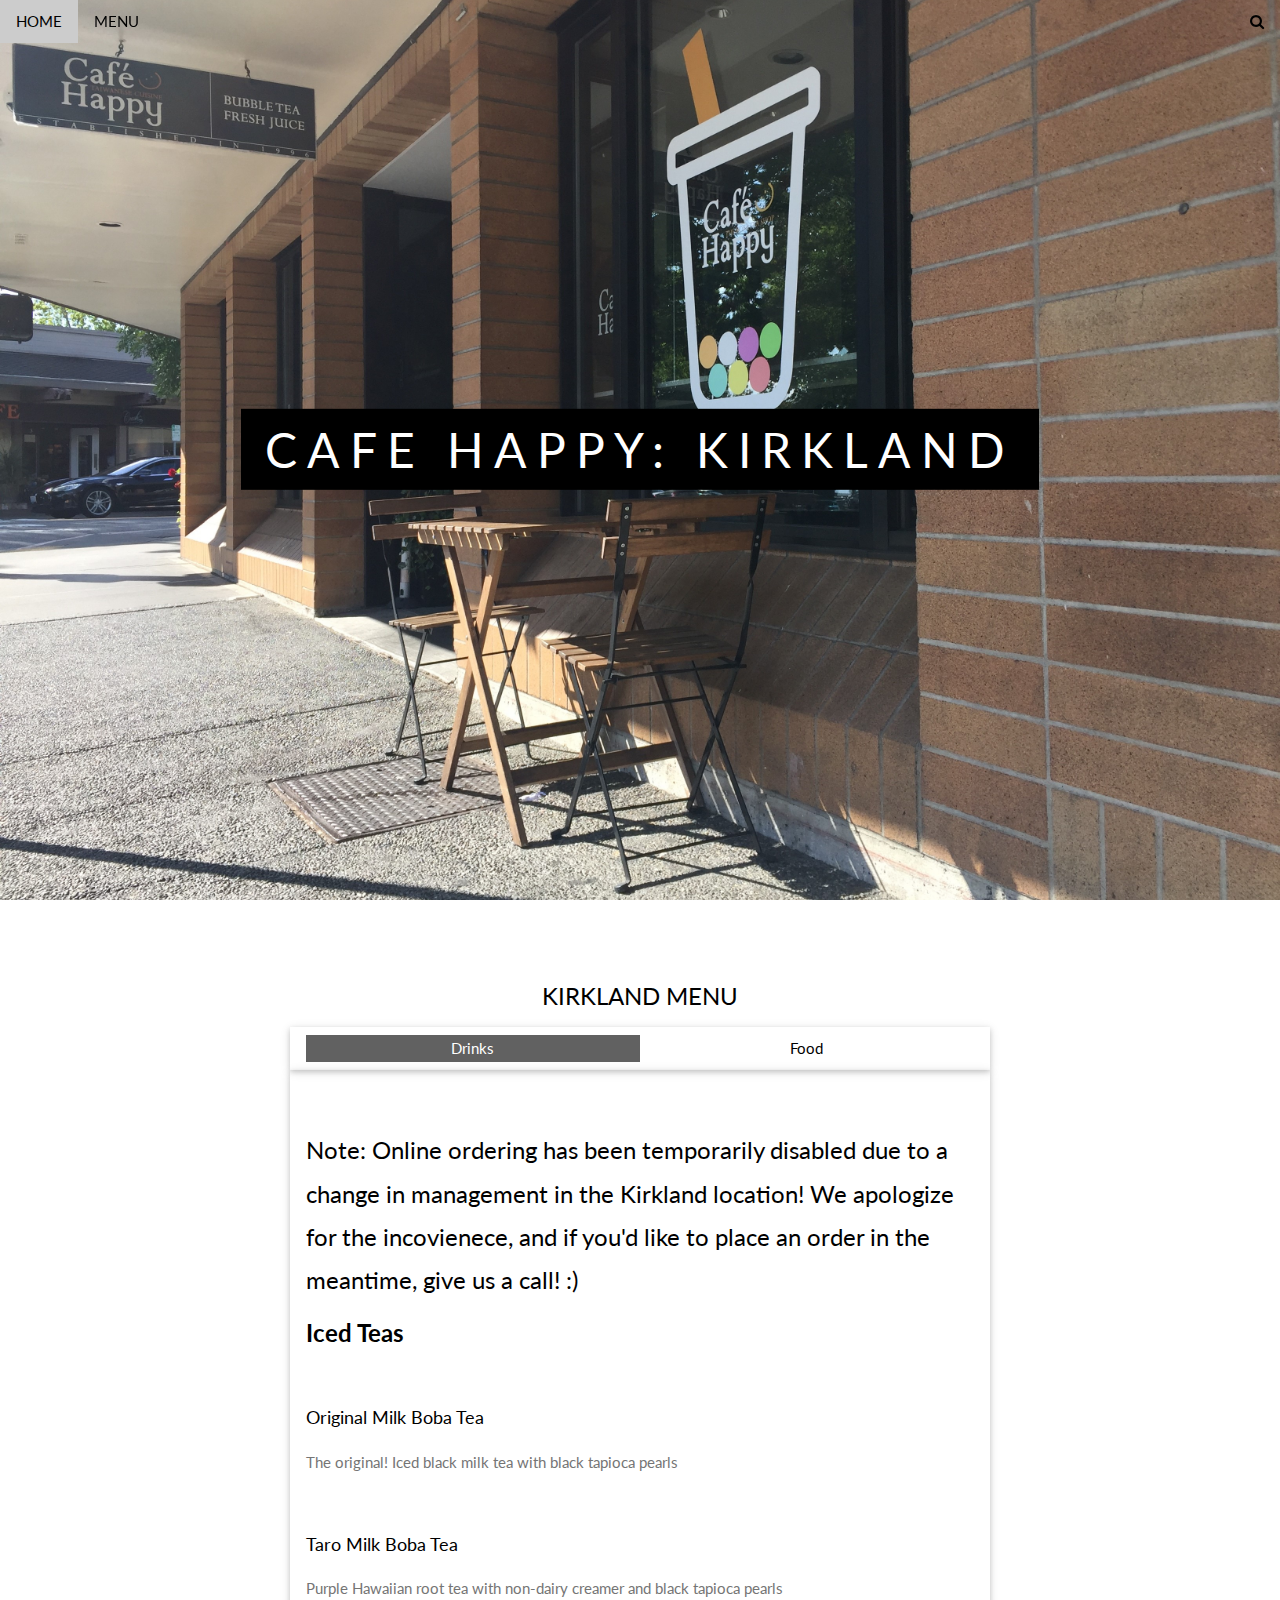
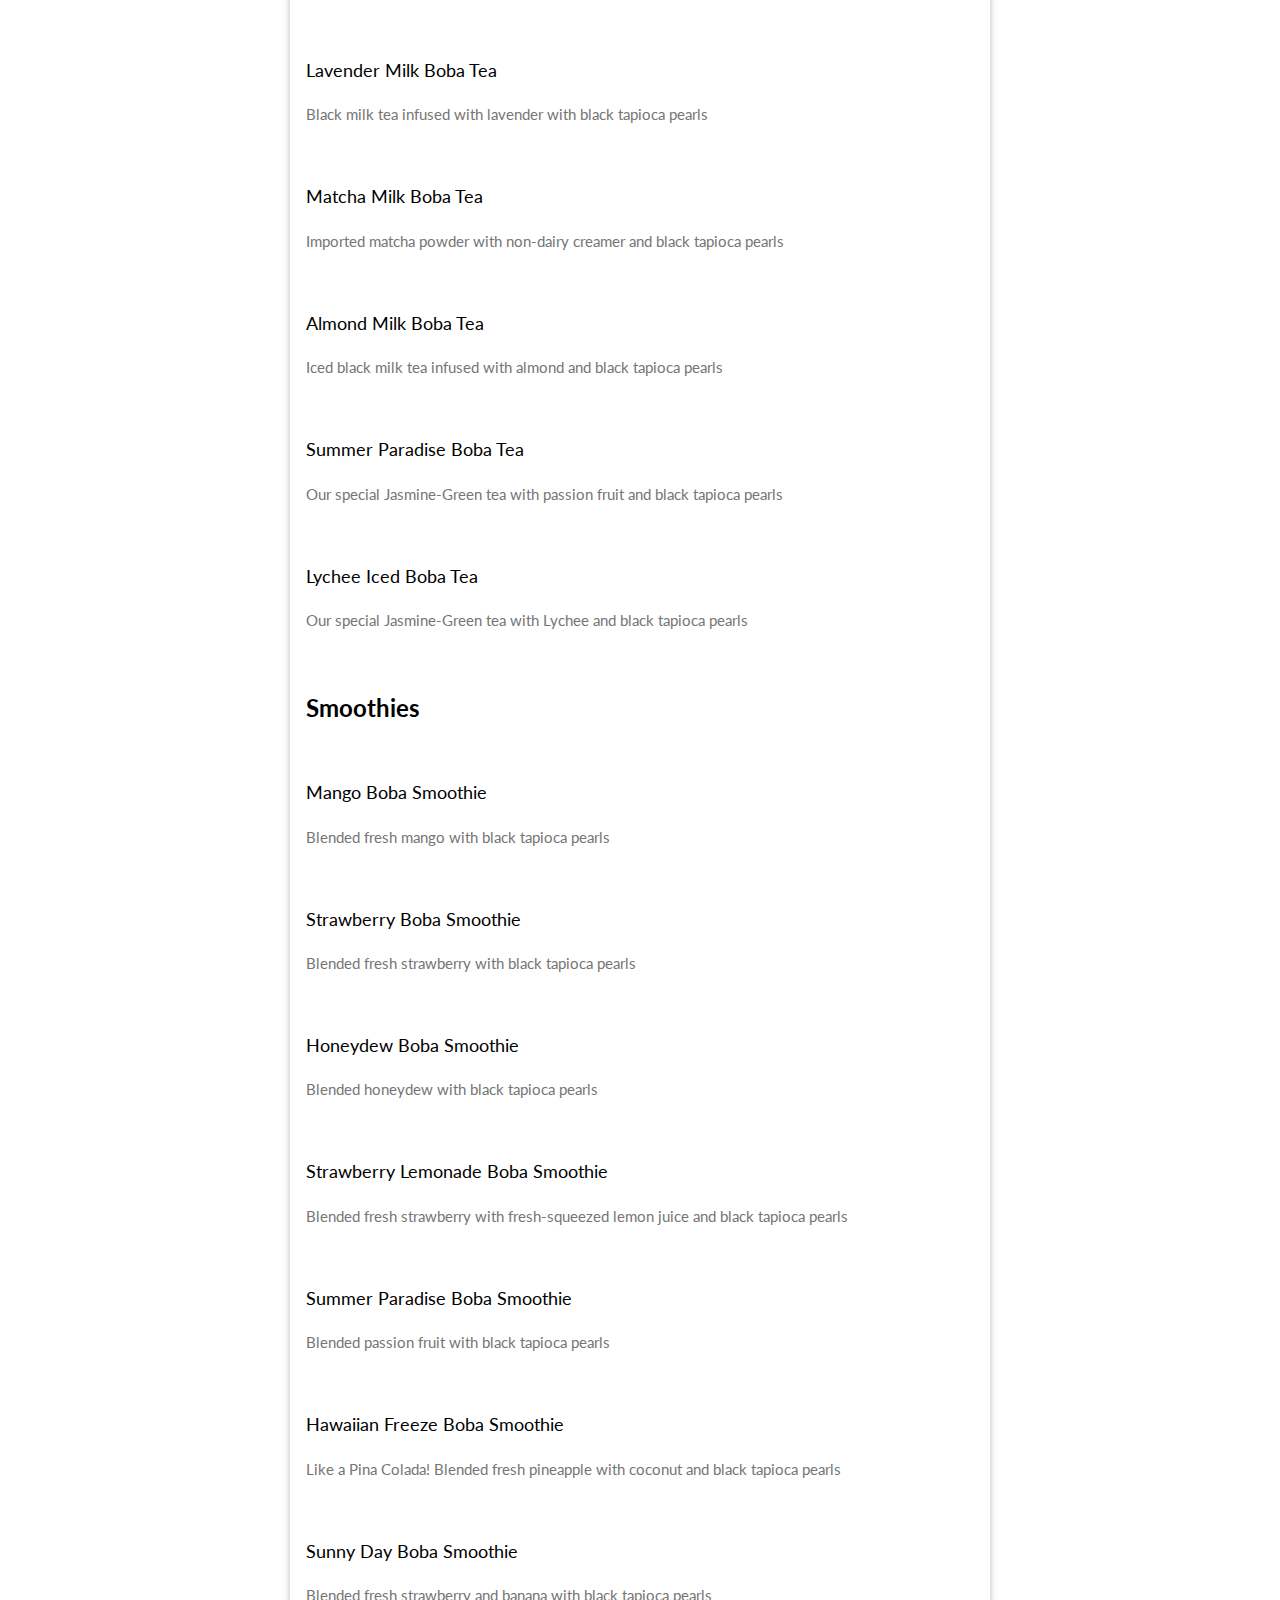
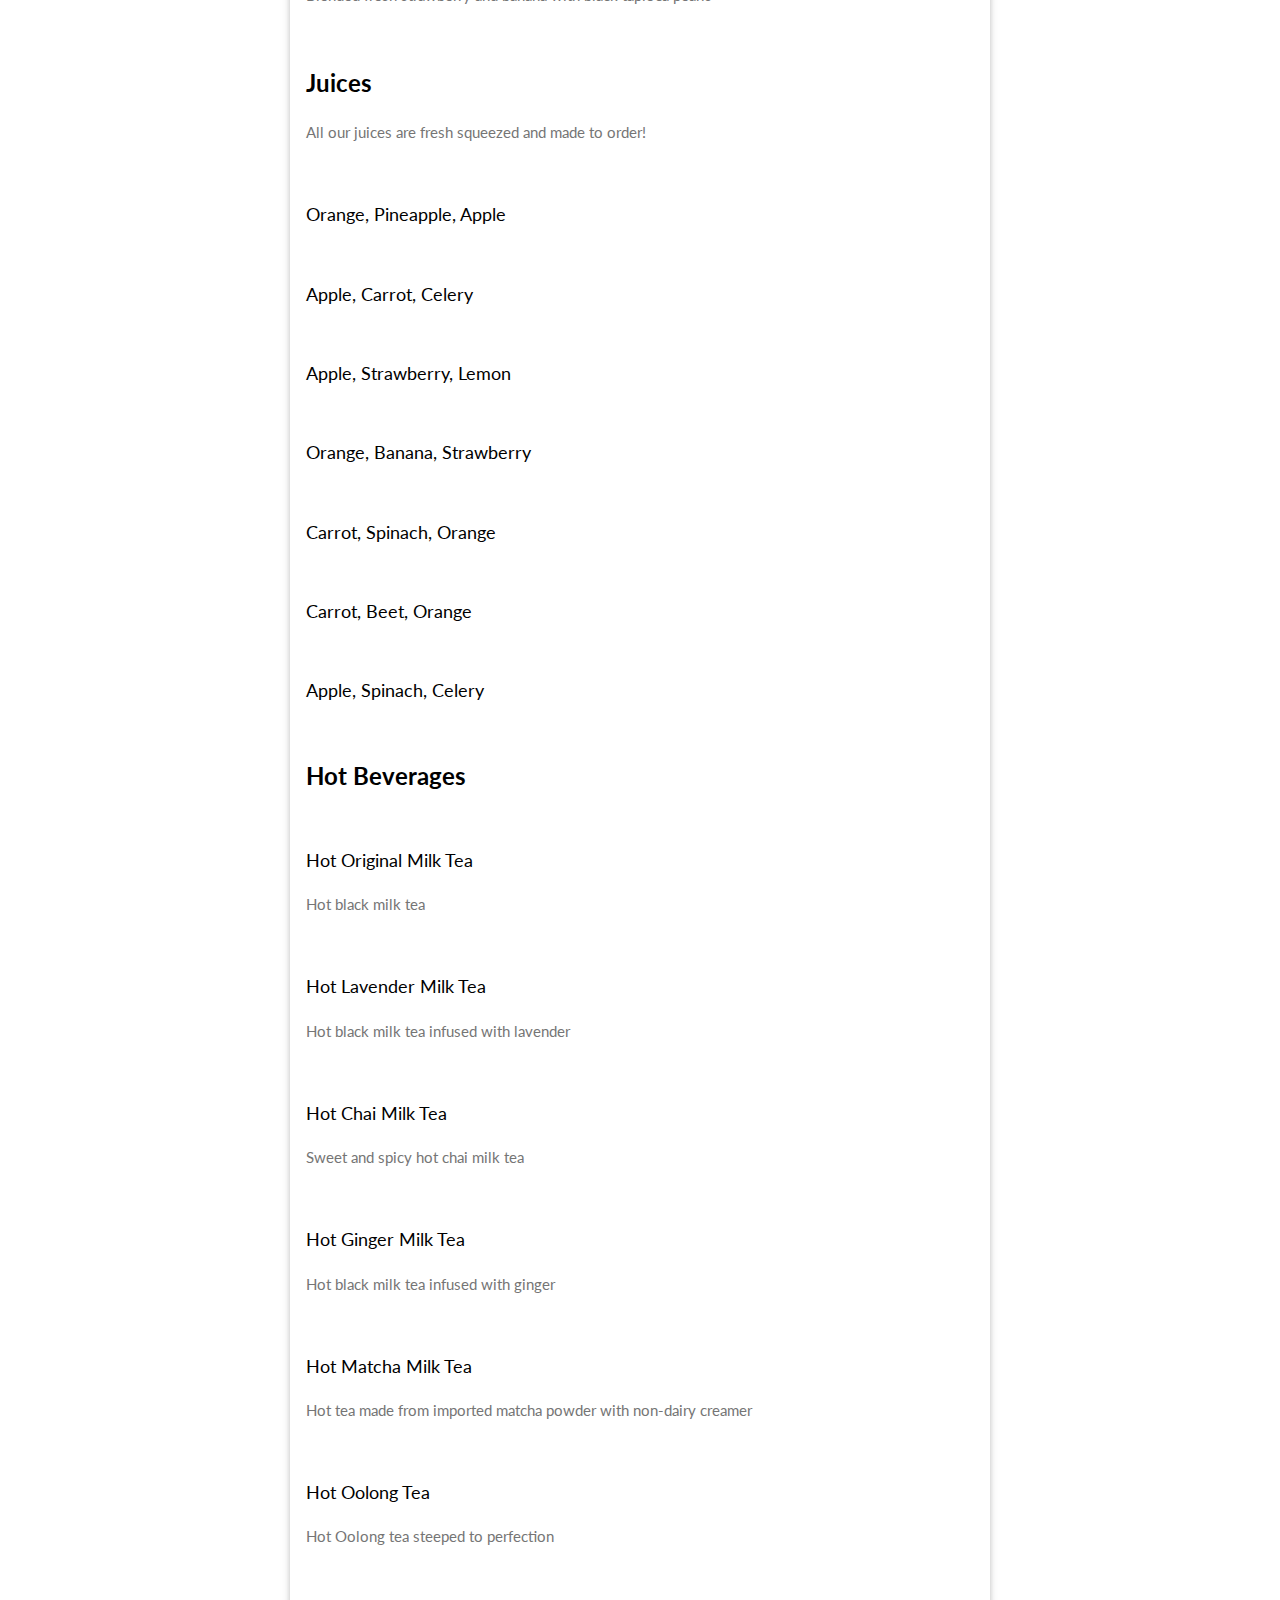
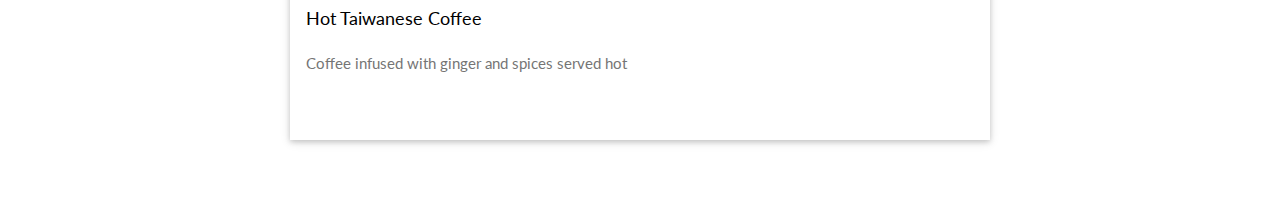
==== commit b0e8837c: "Fix rolled back version" ====
--- a/www/kirklandmenu.html
+++ b/www/kirklandmenu.html
@@ -13,7 +13,7 @@
 body,h1,h2,h3,h4,h5,h6 {font-family: "Lato", sans-serif;}
 body, html {
     height: 100%;
-    color: #777;
+    color: black;
     line-height: 1.8;
 }
 
@@ -79,9 +79,9 @@
 </div>
 
 <!-- First Parallax Image with Logo Text -->
-<div class="bgimg-1 display-container opacity-min" id="home">
+<div class="bgimg-1 display-container" id="home">
   <div class="display-middle" style="white-space:nowrap;">
-    <span class="center padding-large black xlarge wide animate-opacity"><span class="hide-small">CAFE HAPPY: </span>KIRKLAND</span>
+    <span class="center padding-large black xxxlarge wide animate-opacity"><span class="hide-small">CAFE HAPPY: </span>KIRKLAND</span>
   </div>
 </div> 
 
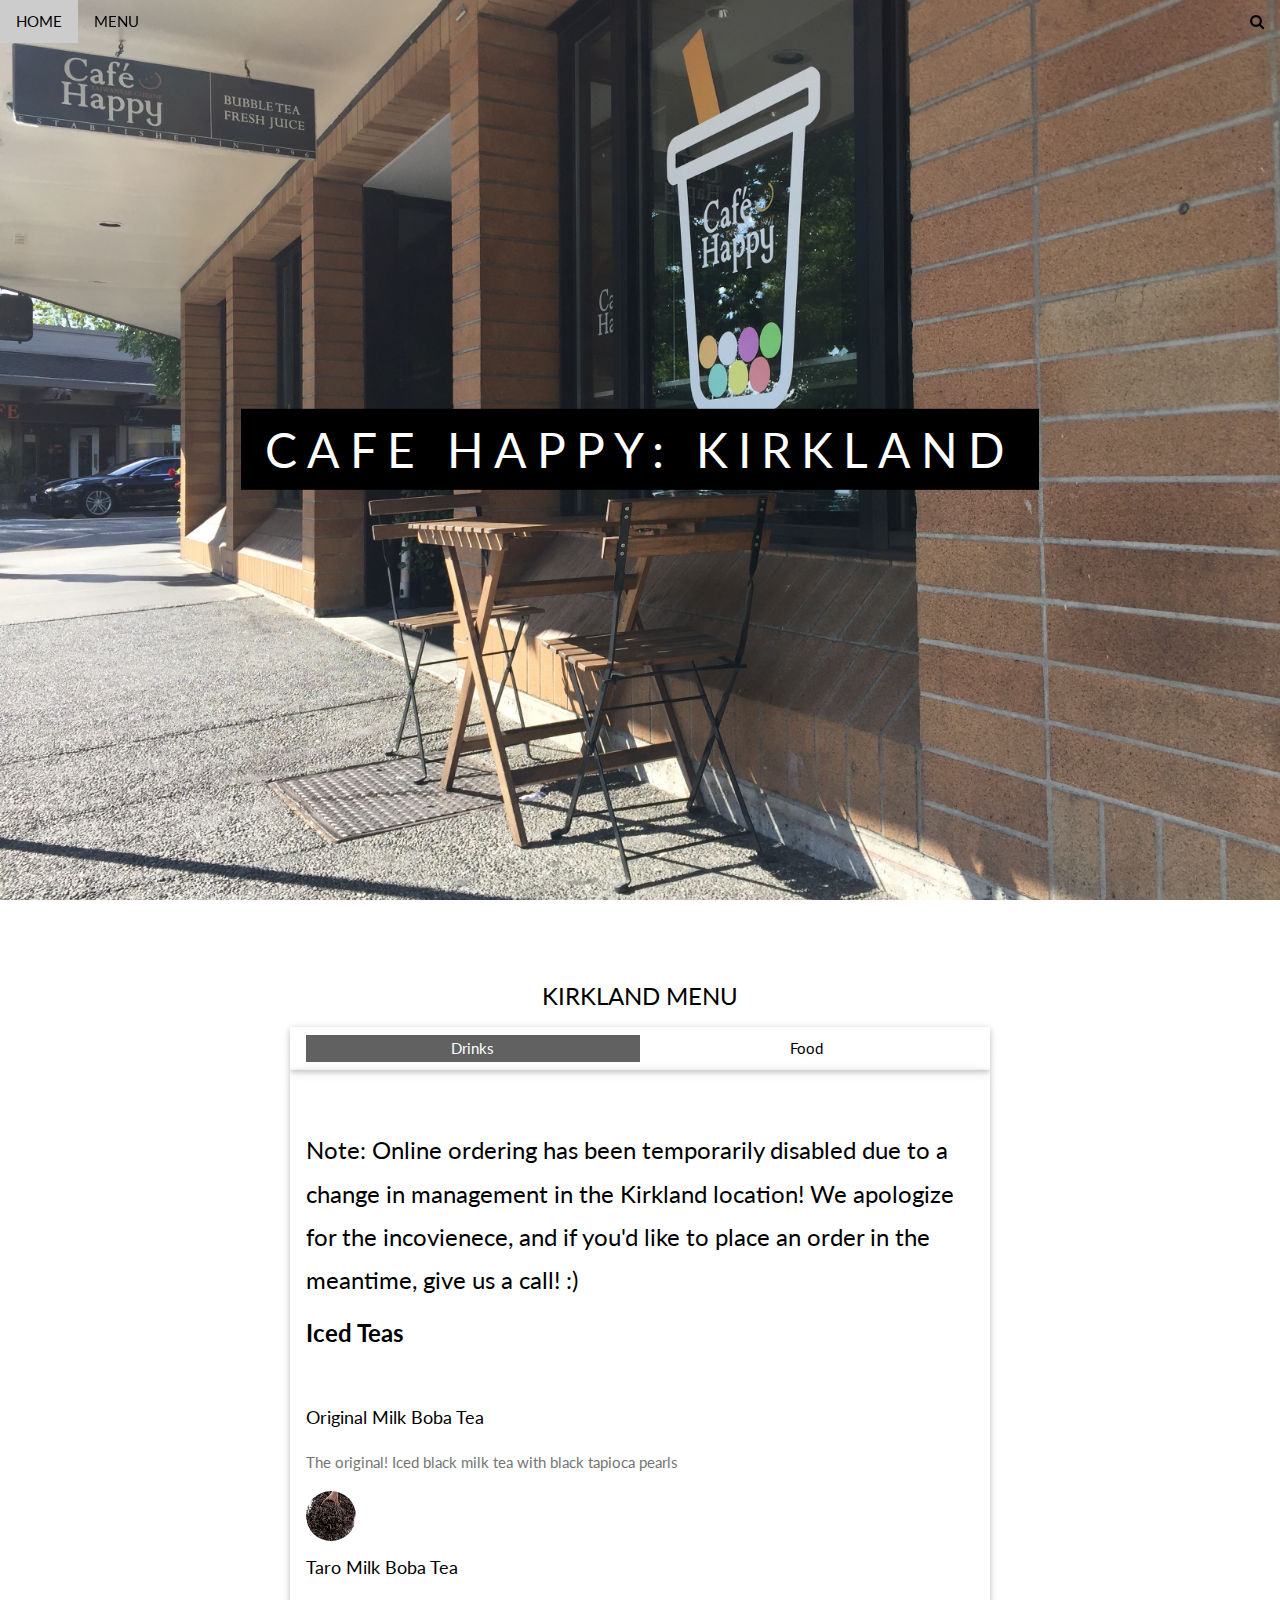
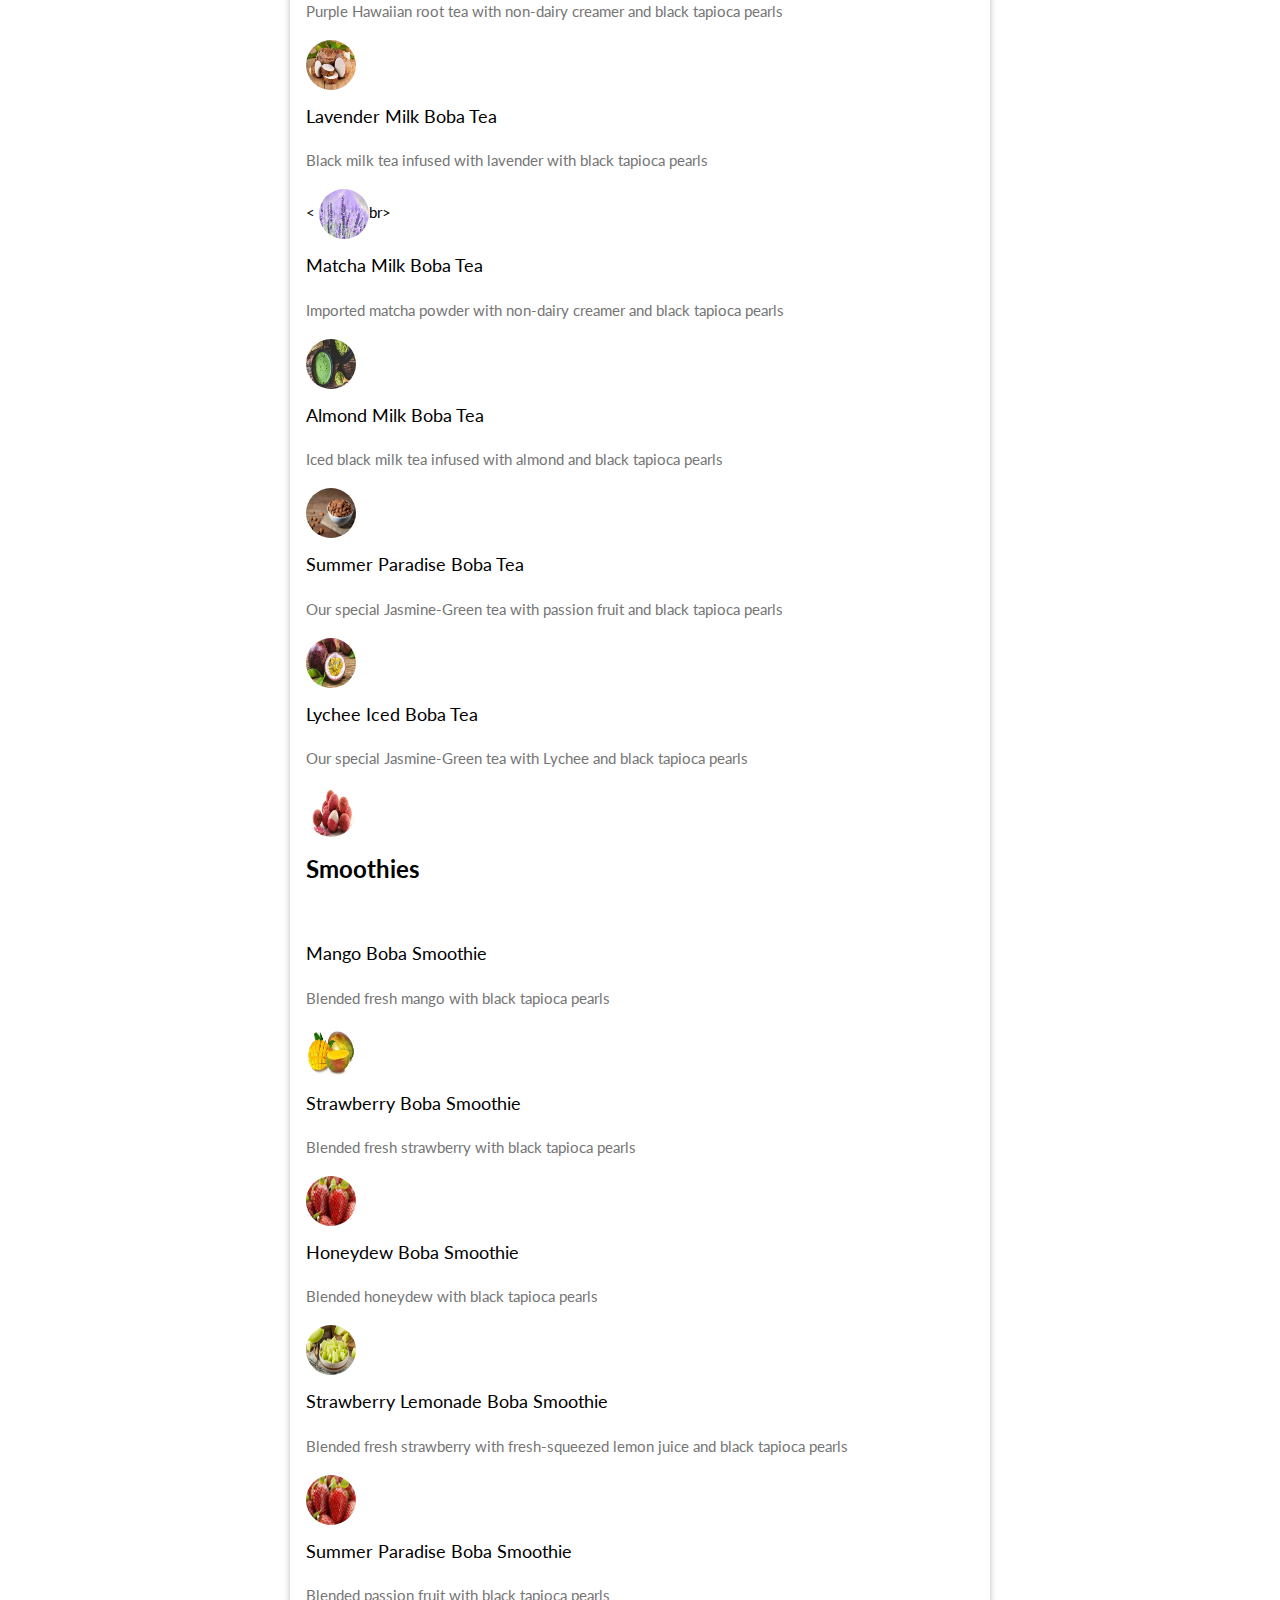
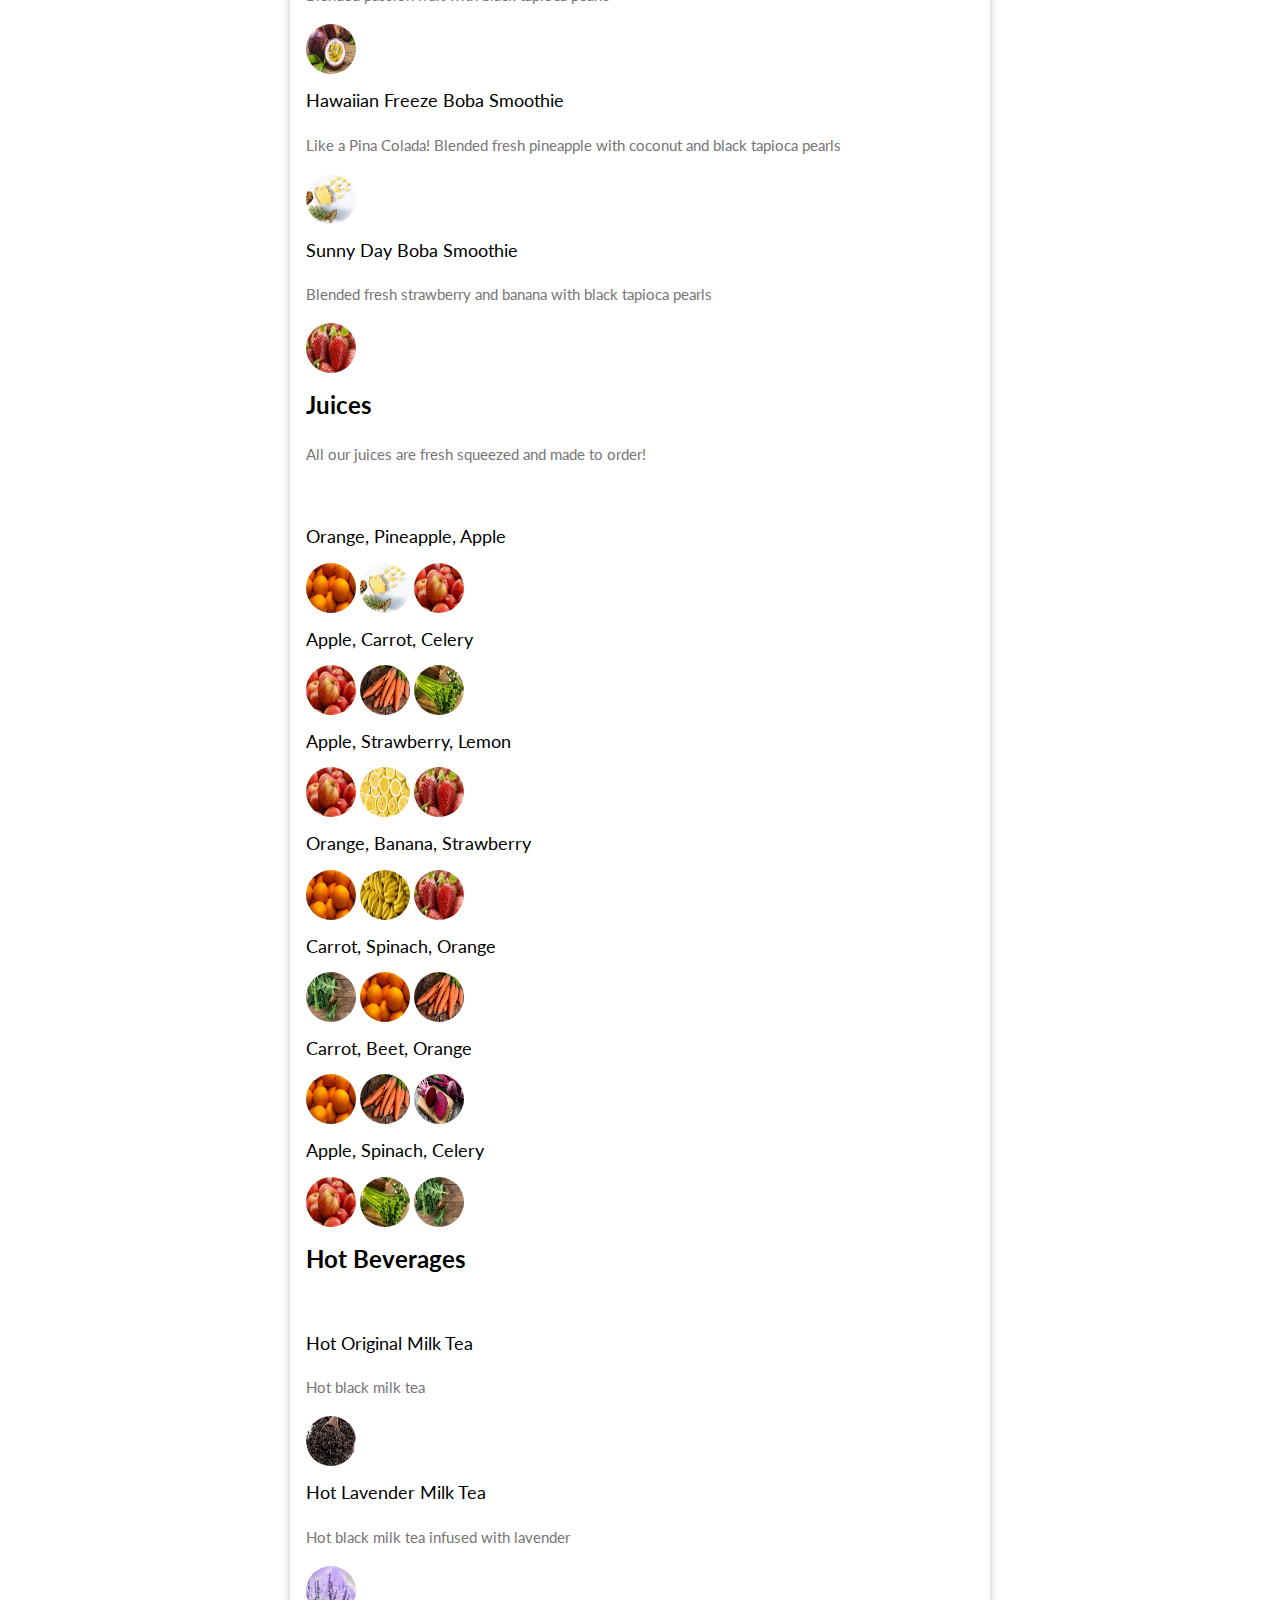
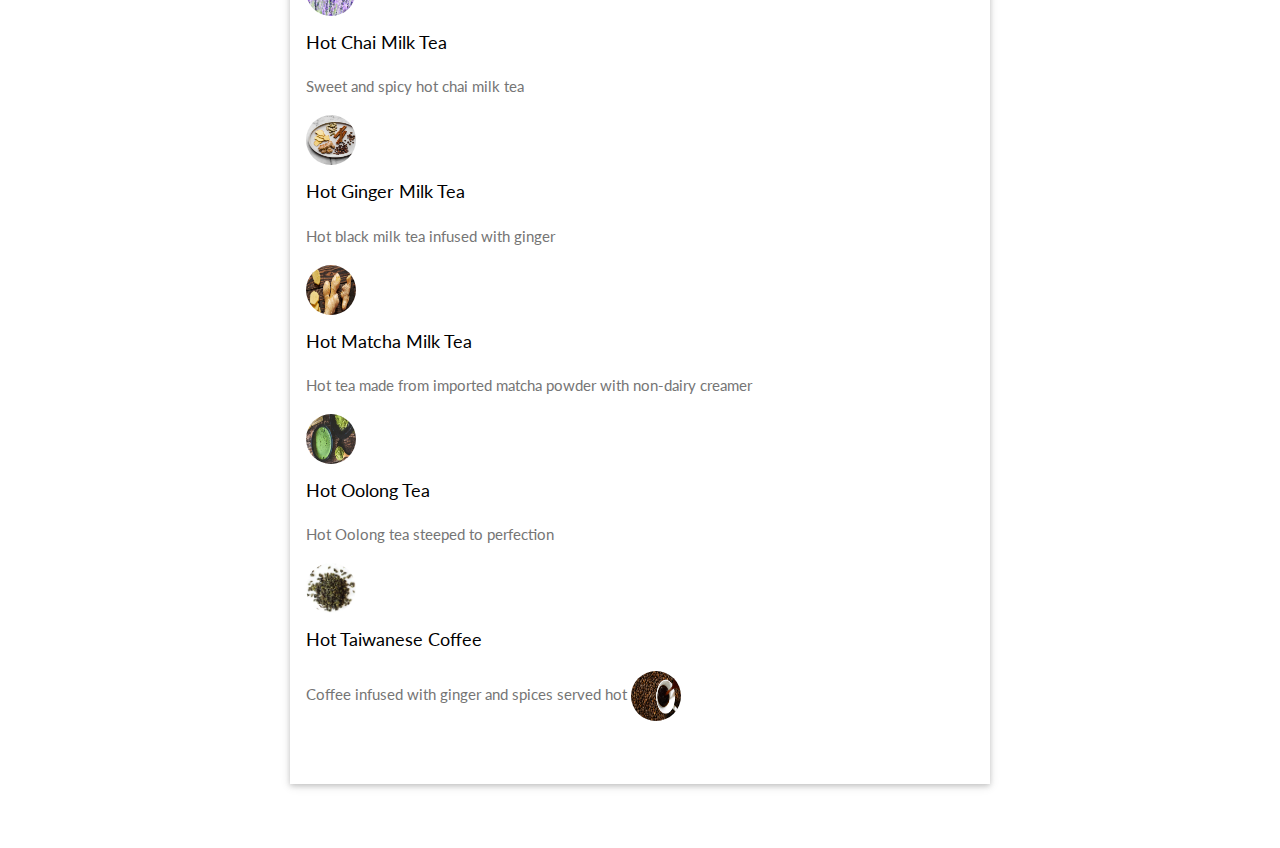
==== commit 38022daf: "Add images to kirklandmenu" ====
--- a/www/kirklandmenu.html
+++ b/www/kirklandmenu.html
@@ -105,27 +105,35 @@
    <h3><b>Snacks</b></h3><br>
 
     <h5>Soy Meat Buns</h5>
-    <p class="text-grey">Two of our famous, homemade buns filled with a mixture of soy meats and vegetables</p><br>
-
+    <p class="text-grey">Two of our famous, homemade buns filled with a mixture of soy meats and vegetables</p>
+    <img src="images/soymeatbuns.JPG" style="width:100px; height:100px; border-radius:50%" alt="Sunlight under Leaves">
+<br>
     <h3><b>Entrees</b></h3><br>
 
       <h5>#5 Vegetarian Ma Po Tofu</h5>
-      <p class="text-grey">Tofu stir fried with green peas in a tasty bean paste sauce</p><br>
+      <p class="text-grey">Tofu stir fried with green peas in a tasty bean paste sauce</p>
+      <img src="images/mapotofu.JPG" style="width:100px; height:100px; border-radius:50%" alt="Sunlight under Leaves"><br>
     
       <h5>#19 Spicy Club Fries</h5>
-      <p class="text-grey">Zucchini strips stir fried with soy beef, carrots and soy ham in a sweet and spicy bean paste sauce</p><br>
+      <p class="text-grey">Zucchini strips stir fried with soy beef, carrots and soy ham in a sweet and spicy bean paste sauce</p>
+      <img src="images/num19.JPG" style="width:100px; height:100px; border-radius:50%" alt="Sunlight under Leaves"><br>
 
       <h5>#24 Vegetarian Meatball with Broccoli</h5>
-      <p class="text-grey">Homemade vegetarian meatballs mixed with napa cabbage, carrots, broccoli in a sweet and sour sauce</p><br>
+      <p class="text-grey">Homemade vegetarian meatballs mixed with napa cabbage, carrots, broccoli in a sweet and sour sauce</p>
+      <img src="images/meatballs.JPG" style="width:100px; height:100px; border-radius:50%" alt="Sunlight under Leaves">
+        <br>
     
       <h5>#27 Soy Chicken with Broccoli</h5>
-      <p class="text-grey">Steamed soy chicken with carrots and broccoli in a light mushroom paste sauce</p><br>
+      <p class="text-grey">Steamed soy chicken with carrots and broccoli in a light mushroom paste sauce</p>
+      <img src="images/soychicken.JPG" style="width:100px; height:100px; border-radius:50%" alt="Sunlight under Leaves"><br>
     
       <h5>#28 Soy Meat with Broccoli</h5>
-      <p class="text-grey">Sauteed soy ham with soy chicken, carrots and broccoli in a mushroom paste sauce</p><br>
+      <p class="text-grey">Sauteed soy ham with soy chicken, carrots and broccoli in a mushroom paste sauce</p>
+      <img src="images/soychicken.JPG" style="width:100px; height:100px; border-radius:50%" alt="Sunlight under Leaves"><br>
     
       <h5>#30 Vegetarian Fried Rice</h5>
-      <p class="text-grey">Soy ham, corn, peas, cabbage and carrots fried with our special Cafe Happy rice</p><br>
+      <p class="text-grey">Soy ham, corn, peas, cabbage and carrots fried with our special Cafe Happy rice</p>
+      <img src="images/friedrice.jpg" style="width:100px; height:100px; border-radius:50%" alt="Sunlight under Leaves"><br>
 
       <h5>#34 Soy Beef Noodle</h5>
       <p class="text-grey">Award winning! Soy beef sauteed in a bean paste and sweet and sour sauce over rice noodles with steamed spinach</p>
@@ -136,88 +144,140 @@
      <h3><b>Iced Teas </b></h3><br>
 
       <h5>Original Milk Boba Tea</h5>
-      <p class="text-grey">The original! Iced black milk tea with black tapioca pearls</p><br>
+      <p class="text-grey">The original! Iced black milk tea with black tapioca pearls</p>
+      <img src="images/black tea.jpg" style="width:50px; height:50px; border-radius:50%" alt="Sunlight under Leaves"><br>
     
       <h5>Taro Milk Boba Tea</h5>
-      <p class="text-grey">Purple Hawaiian root tea with non-dairy creamer and black tapioca pearls</p><br>
+      <p class="text-grey">Purple Hawaiian root tea with non-dairy creamer and black tapioca pearls</p>
+      <img src="images/taro.jpg" style="width:50px; height:50px; border-radius:50%" alt="Sunlight under Leaves"><br>
     
       <h5>Lavender Milk Boba Tea</h5>
-      <p class="text-grey">Black milk tea infused with lavender with black tapioca pearls</p><br>
+      <p class="text-grey">Black milk tea infused with lavender with black tapioca pearls</p><
+        <img src="images/lavender.jpg" style="width:50px; height:50px; border-radius:50%" alt="Sunlight under Leaves">br>
     
       <h5>Matcha Milk Boba Tea</h5>
-      <p class="text-grey">Imported matcha powder with non-dairy creamer and black tapioca pearls</p><br>
+      <p class="text-grey">Imported matcha powder with non-dairy creamer and black tapioca pearls</p>
+      <img src="images/matcha.jpg" style="width:50px; height:50px; border-radius:50%" alt="Sunlight under Leaves"><br>
 
       <h5>Almond Milk Boba Tea</h5>
-      <p class="text-grey">Iced black milk tea infused with almond and black tapioca pearls</p><br>
+      <p class="text-grey">Iced black milk tea infused with almond and black tapioca pearls</p>
+      <img src="images/almond.jpg" style="width:50px; height:50px; border-radius:50%"  alt="Sunlight under Leaves"><br>
 
       <h5>Summer Paradise Boba Tea</h5>
-      <p class="text-grey">Our special Jasmine-Green tea with passion fruit and black tapioca pearls</p><br>
+      <p class="text-grey">Our special Jasmine-Green tea with passion fruit and black tapioca pearls</p>
+      <img src="images/passionfruit.jpg" style="width:50px; height:50px; border-radius:50%" alt="Sunlight under Leaves"><br>
 
       <h5>Lychee Iced Boba Tea</h5>
-      <p class="text-grey">Our special Jasmine-Green tea with Lychee and black tapioca pearls</p><br>
+      <p class="text-grey">Our special Jasmine-Green tea with Lychee and black tapioca pearls</p>
+      <img src="images/lychee.jpg" style="width:50px; height:50px; border-radius:50%"alt="Sunlight under Leaves"><br>
 
       <h3><b>Smoothies</b></h3><br>
 
       <h5>Mango Boba Smoothie</h5>
-      <p class="text-grey">Blended fresh mango with black tapioca pearls</p><br>
+      <p class="text-grey">Blended fresh mango with black tapioca pearls</p>
+      <img src="images/mango.jpg" style="width:50px; height:50px; border-radius:50%" alt="Sunlight under Leaves"><br>
     
       <h5>Strawberry Boba Smoothie</h5>
-      <p class="text-grey">Blended fresh strawberry with black tapioca pearls</p><br>
+      <p class="text-grey">Blended fresh strawberry with black tapioca pearls</p>
+      <img src="images/strawberry.webp" style="width:50px; height:50px; border-radius:50%" alt="Sunlight under Leaves"><br>
     
       <h5>Honeydew Boba Smoothie</h5>
-      <p class="text-grey">Blended honeydew with black tapioca pearls</p><br>
+      <p class="text-grey">Blended honeydew with black tapioca pearls</p>
+      <img src="images/honeydew.jpg" style="width:50px; height:50px; border-radius:50%" alt="Sunlight under Leaves">
+      <br>
+
     
       <h5>Strawberry Lemonade Boba Smoothie</h5>
-      <p class="text-grey">Blended fresh strawberry with fresh-squeezed lemon juice and black tapioca pearls</p><br>
+      <p class="text-grey">Blended fresh strawberry with fresh-squeezed lemon juice and black tapioca pearls</p>
+      <img src="images/strawberry.webp" style="width:50px; height:50px; border-radius:50%" alt="Sunlight under Leaves"><br>
 
       <h5>Summer Paradise Boba Smoothie</h5>
-      <p class="text-grey">Blended passion fruit with black tapioca pearls</p><br>
+      <p class="text-grey">Blended passion fruit with black tapioca pearls</p>
+      <img src="images/passionfruit.jpg" style="width:50px; height:50px; border-radius:50%" alt="Sunlight under Leaves"><br>
 
       <h5>Hawaiian Freeze Boba Smoothie</h5>
-      <p class="text-grey">Like a Pina Colada! Blended fresh pineapple with coconut and black tapioca pearls</p><br>
+      <p class="text-grey">Like a Pina Colada! Blended fresh pineapple with coconut and black tapioca pearls</p>
+      <img src="images/pineapple.jpg" style="width:50px; height:50px; border-radius:50%" alt="Sunlight under Leaves"><br>
 
       <h5>Sunny Day Boba Smoothie</h5>
-      <p class="text-grey">Blended fresh strawberry and banana with black tapioca pearls</p><br>
+      <p class="text-grey">Blended fresh strawberry and banana with black tapioca pearls</p>
+      <img src="images/strawberry.webp" style="width:50px; height:50px; border-radius:50%" alt="Sunlight under Leaves"><br>
 
       <h3><b>Juices</b></h3>
       <p class="text-grey">All our juices are fresh squeezed and made to order!</p><br>
 
-      <h5>Orange, Pineapple, Apple</h5><br>
-
-      <h5>Apple, Carrot, Celery</h5><br>
-
-      <h5>Apple, Strawberry, Lemon</h5><br>
-
-      <h5>Orange, Banana, Strawberry</h5><br>
-
-      <h5>Carrot, Spinach, Orange</h5><br>
-
-      <h5>Carrot, Beet, Orange</h5><br>
-
-      <h5>Apple, Spinach, Celery</h5><br>
+      <h5>Orange, Pineapple, Apple</h5>
+      <img src="images/orange.jpg" style="width:50px; height:50px; border-radius:50%" alt="Sunlight under Leaves">
+      <img src="images/pineapple.jpg" style="width:50px; height:50px; border-radius:50%" alt="Sunlight under Leaves">
+      <img src="images/apples.jpg" style="width:50px; height:50px; border-radius:50%" alt="Sunlight under Leaves">
+<br>
+
+      <h5>Apple, Carrot, Celery</h5>
+      <img src="images/apples.jpg" style="width:50px; height:50px; border-radius:50%"alt="Sunlight under Leaves">
+      <img src="images/carrot.jpg" style="width:50px; height:50px; border-radius:50%" alt="Sunlight under Leaves">
+      <img src="images/celery.jpg" style="width:50px; height:50px; border-radius:50%" alt="Sunlight under Leaves">
+<br>
+
+      <h5>Apple, Strawberry, Lemon</h5>
+      <img src="images/apples.jpg" style="width:50px; height:50px; border-radius:50%" alt="Sunlight under Leaves">
+      <img src="images/lemons.jpg" style="width:50px; height:50px; border-radius:50%" alt="Sunlight under Leaves">
+      <img src="images/strawberry.webp" style="width:50px; height:50px; border-radius:50%" alt="Sunlight under Leaves">
+<br>
+
+      <h5>Orange, Banana, Strawberry</h5>
+      <img src="images/orange.jpg" style="width:50px; height:50px; border-radius:50%" alt="Sunlight under Leaves">
+      <img src="images/banana.jpg" style="width:50px; height:50px; border-radius:50%" alt="Sunlight under Leaves">
+      <img src="images/strawberry.webp" style="width:50px; height:50px; border-radius:50%" alt="Sunlight under Leaves">
+<br>
+
+      <h5>Carrot, Spinach, Orange</h5>
+      <img src="images/kale.jpg" style="width:50px; height:50px; border-radius:50%"alt="Sunlight under Leaves">
+      <img src="images/orange.jpg" style="width:50px; height:50px; border-radius:50%" alt="Sunlight under Leaves">
+      <img src="images/carrot.jpg" style="width:50px; height:50px; border-radius:50%" alt="Sunlight under Leaves">
+<br>
+
+      <h5>Carrot, Beet, Orange</h5>
+      <img src="images/orange.jpg" style="width:50px; height:50px; border-radius:50%" alt="Sunlight under Leaves">
+      <img src="images/carrot.jpg" style="width:50px; height:50px; border-radius:50%" alt="Sunlight under Leaves">
+      <img src="images/beet.jpg" style="width:50px; height:50px; border-radius:50%" alt="Sunlight under Leaves">
+<br>
+
+      <h5>Apple, Spinach, Celery</h5>
+      <img src="images/apples.jpg" style="width:50px; height:50px; border-radius:50%" alt="Sunlight under Leaves">
+      <img src="images/celery.jpg" style="width:50px; height:50px; border-radius:50%" alt="Sunlight under Leaves">
+      <img src="images/kale.jpg" style="width:50px; height:50px; border-radius:50%" alt="Sunlight under Leaves">
+<br>
 
       <h3><b>Hot Beverages</b></h3><br>
 
       <h5>Hot Original Milk Tea</h5>
-      <p class="text-grey">Hot black milk tea</p><br>
+      <p class="text-grey">Hot black milk tea</p>
+      <img src="images/black tea.jpg" style="width:50px; height:50px; border-radius:50%" alt="Sunlight under Leaves"><br>
     
       <h5>Hot Lavender Milk Tea</h5>
-      <p class="text-grey">Hot black milk tea infused with lavender</p><br>
+      <p class="text-grey">Hot black milk tea infused with lavender</p>
+      <img src="images/lavender.jpg" style="width:50px; height:50px; border-radius:50%" alt="Sunlight under Leaves"><br>
     
       <h5>Hot Chai Milk Tea</h5>
-      <p class="text-grey">Sweet and spicy hot chai milk tea</p><br>
+      <p class="text-grey">Sweet and spicy hot chai milk tea</p>
+      <img src="images/chai.jpg" style="width:50px; height:50px; border-radius:50%" alt="Sunlight under Leaves"><br>
     
       <h5>Hot Ginger Milk Tea</h5>
-      <p class="text-grey">Hot black milk tea infused with ginger</p><br>
+      <p class="text-grey">Hot black milk tea infused with ginger</p>
+      <img src="images/ginger.jpg" style="width:50px; height:50px; border-radius:50%" alt="Sunlight under Leaves"><br>
 
       <h5>Hot Matcha Milk Tea</h5>
-      <p class="text-grey">Hot tea made from imported matcha powder with non-dairy creamer</p><br>
+      <p class="text-grey">Hot tea made from imported matcha powder with non-dairy creamer</p>
+      <img src="images/matcha.jpg" style="width:50px; height:50px; border-radius:50%" alt="Sunlight under Leaves"><br>
 
       <h5>Hot Oolong Tea</h5>
-      <p class="text-grey">Hot Oolong tea steeped to perfection</p><br>
+      <p class="text-grey">Hot Oolong tea steeped to perfection</p>
+      <img src="images/oolong tea.jpg" style="width:50px; height:50px; border-radius:50%"alt="Sunlight under Leaves"><br>
 
       <h5>Hot Taiwanese Coffee</h5>
-      <p class="text-grey">Coffee infused with ginger and spices served hot</p>
+      <p class="text-grey">Coffee infused with ginger and spices served hot
+        <img src="images/coffee.jpg" style="width:50px; height:50px; border-radius:50%"alt="Sunlight under Leaves">
+      </p>
 
     </div>  
   </div>
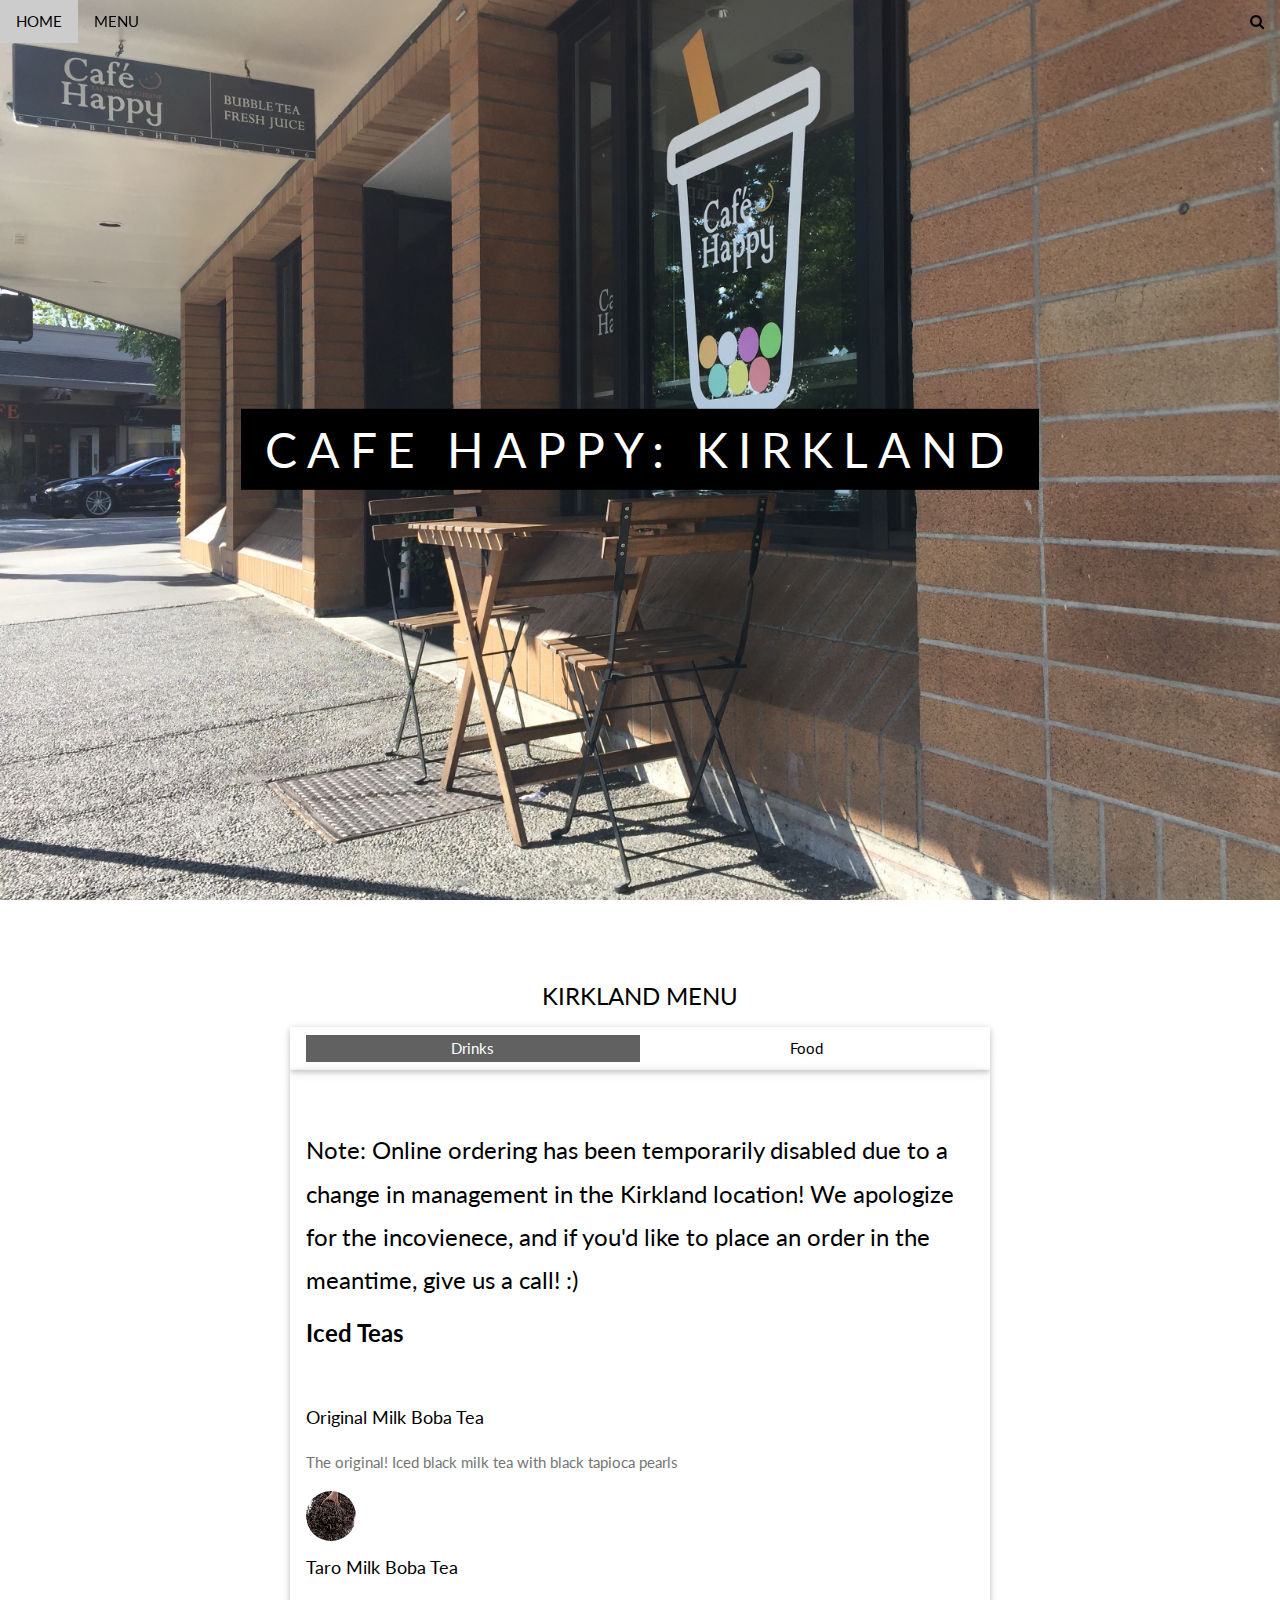
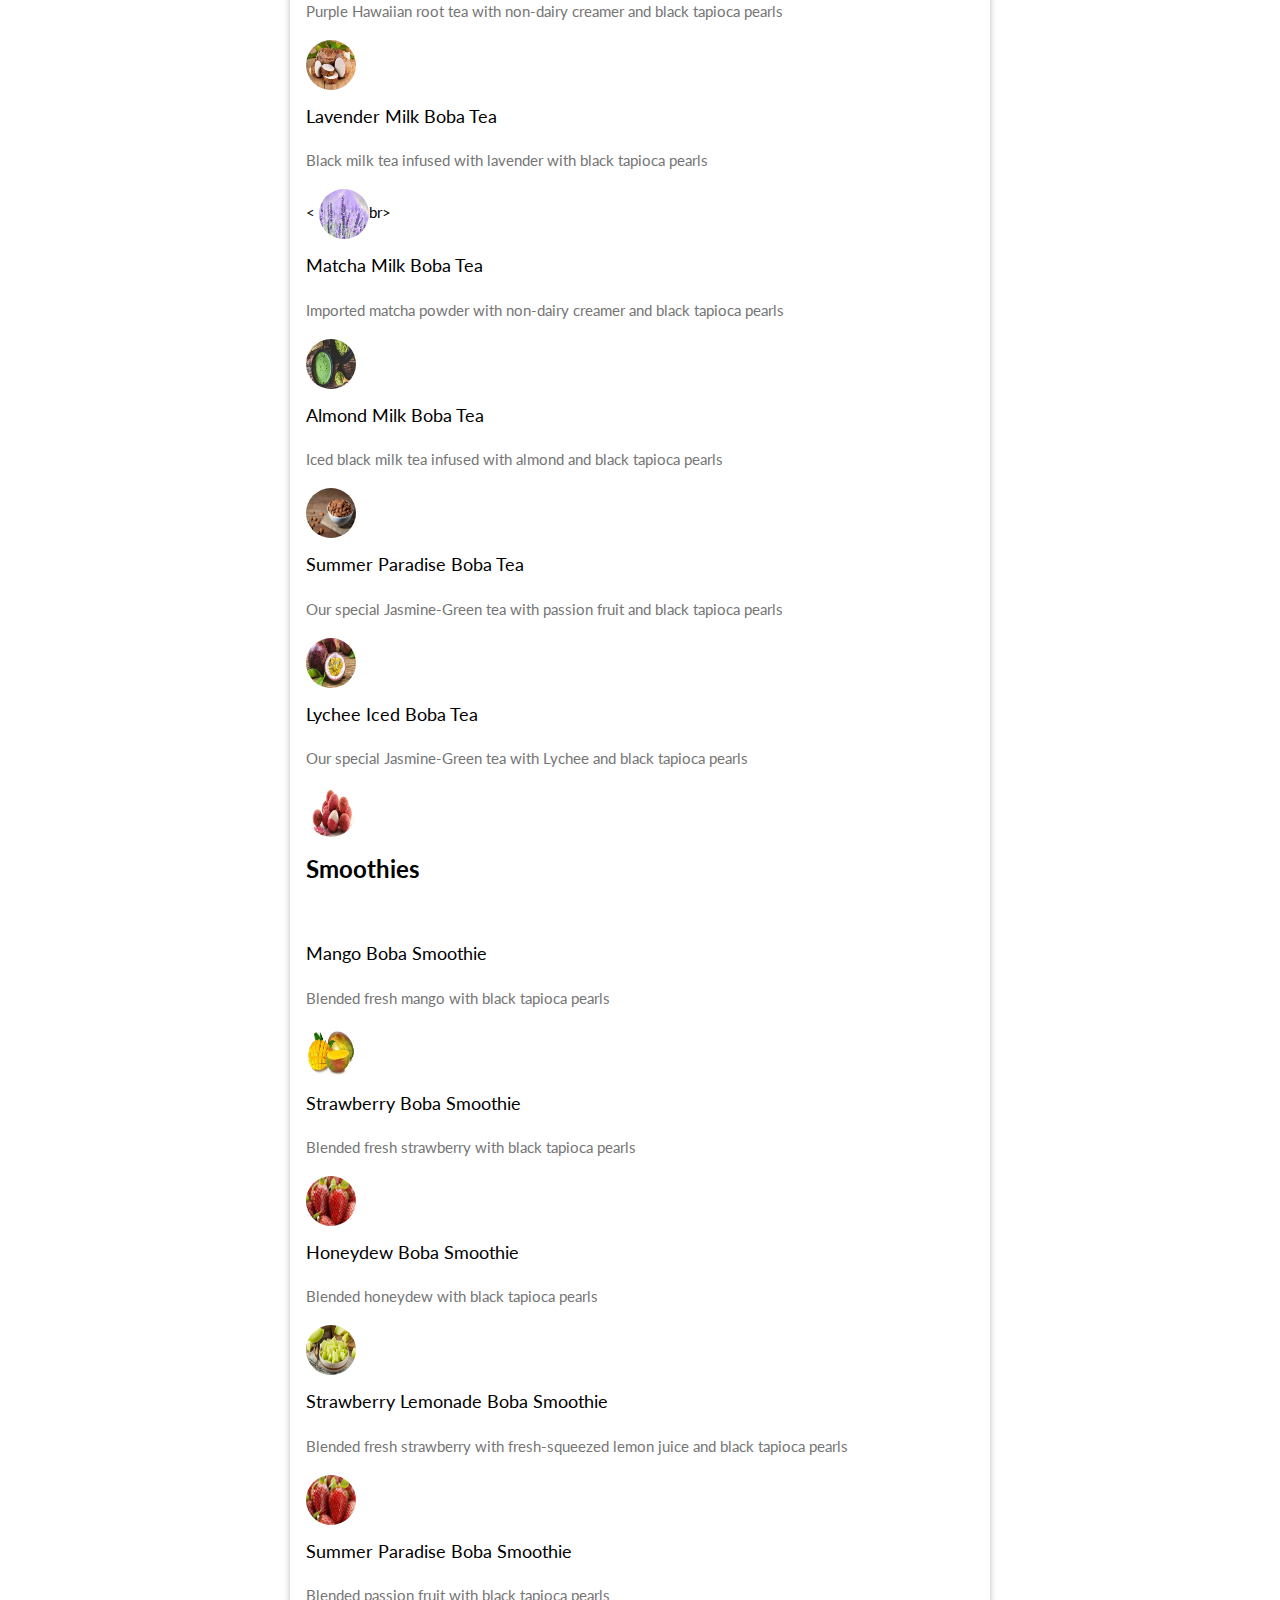
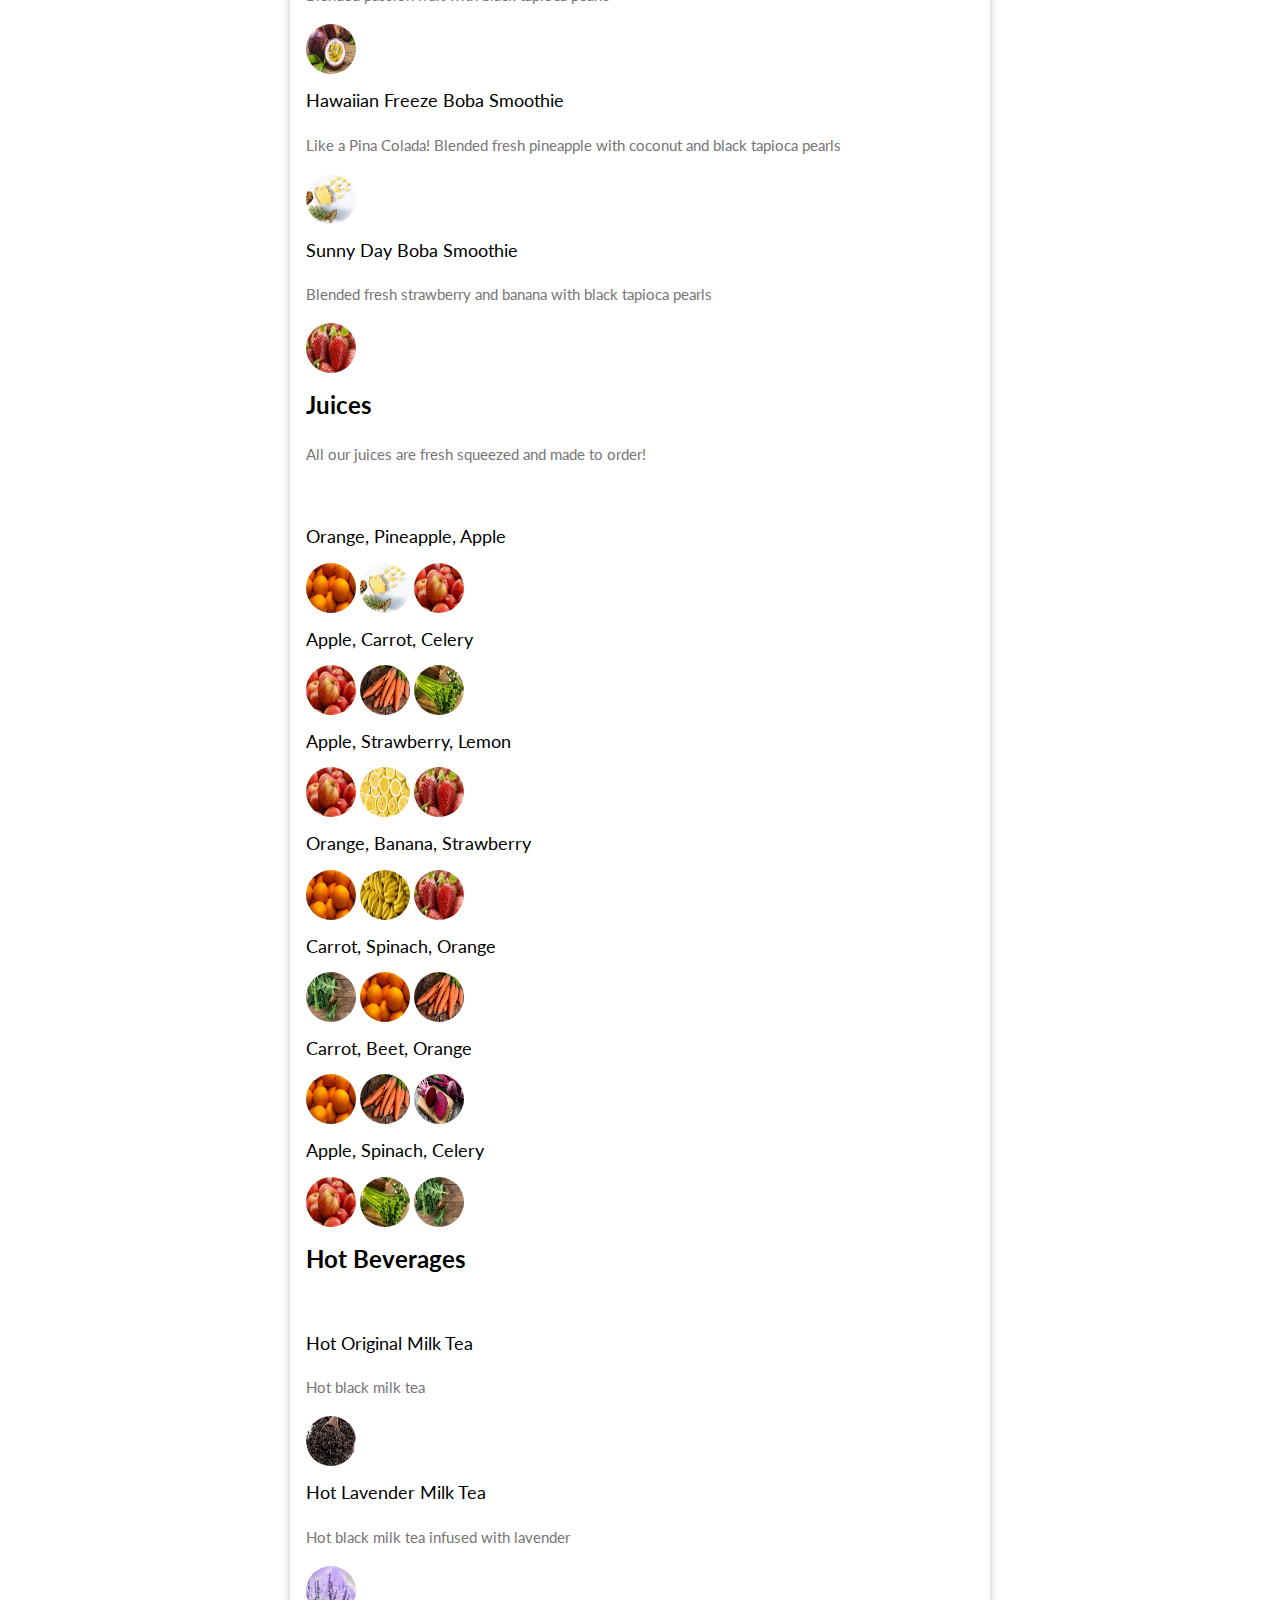
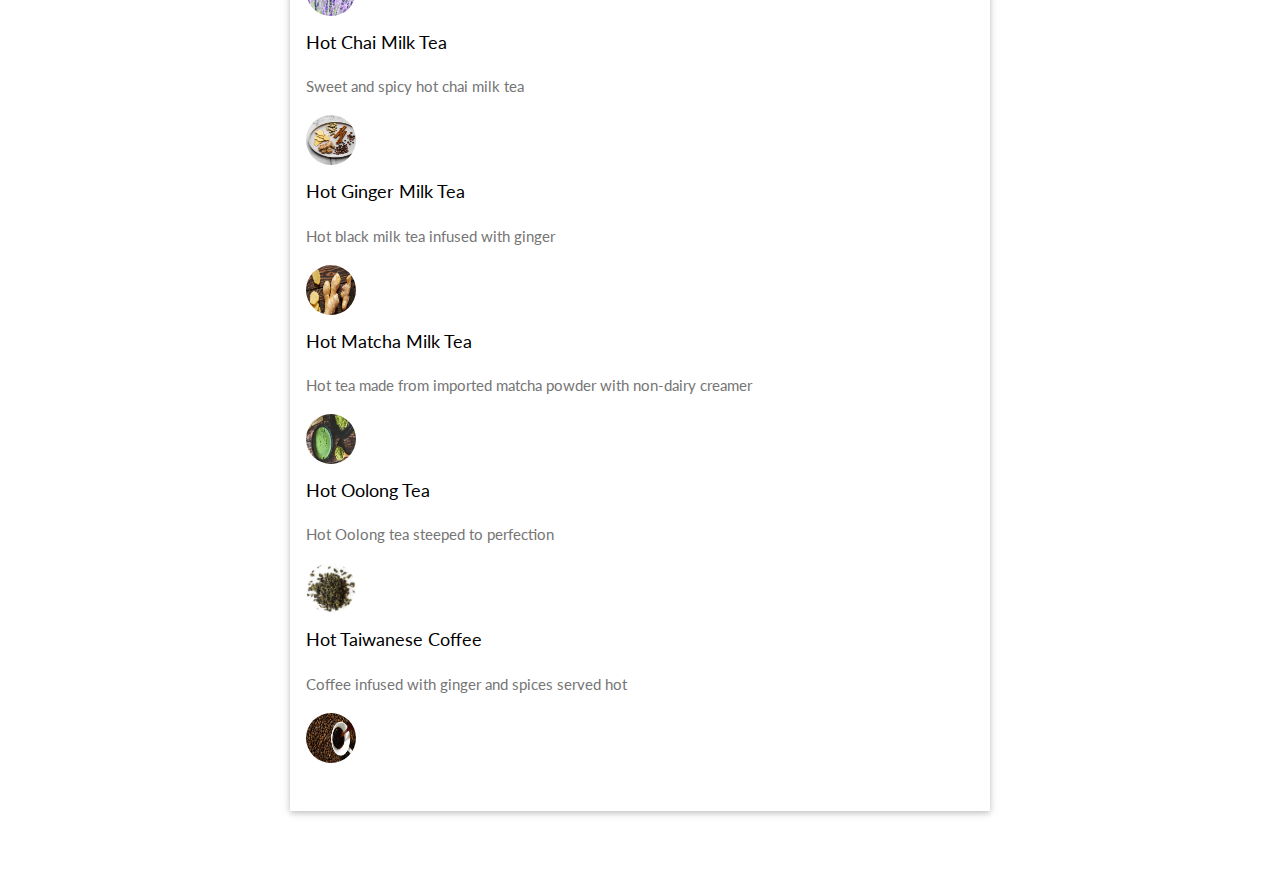
==== commit d4e8cfc7: "Added images" ====
--- a/www/kirklandmenu.html
+++ b/www/kirklandmenu.html
@@ -275,9 +275,9 @@
       <img src="images/oolong tea.jpg" style="width:50px; height:50px; border-radius:50%"alt="Sunlight under Leaves"><br>
 
       <h5>Hot Taiwanese Coffee</h5>
-      <p class="text-grey">Coffee infused with ginger and spices served hot
-        <img src="images/coffee.jpg" style="width:50px; height:50px; border-radius:50%"alt="Sunlight under Leaves">
-      </p>
+      <p class="text-grey">Coffee infused with ginger and spices served hot</p>
+      <img src="images/coffee.jpg" style="width:50px; height:50px; border-radius:50%"alt="Sunlight under Leaves"><br>
+    
 
     </div>  
   </div>
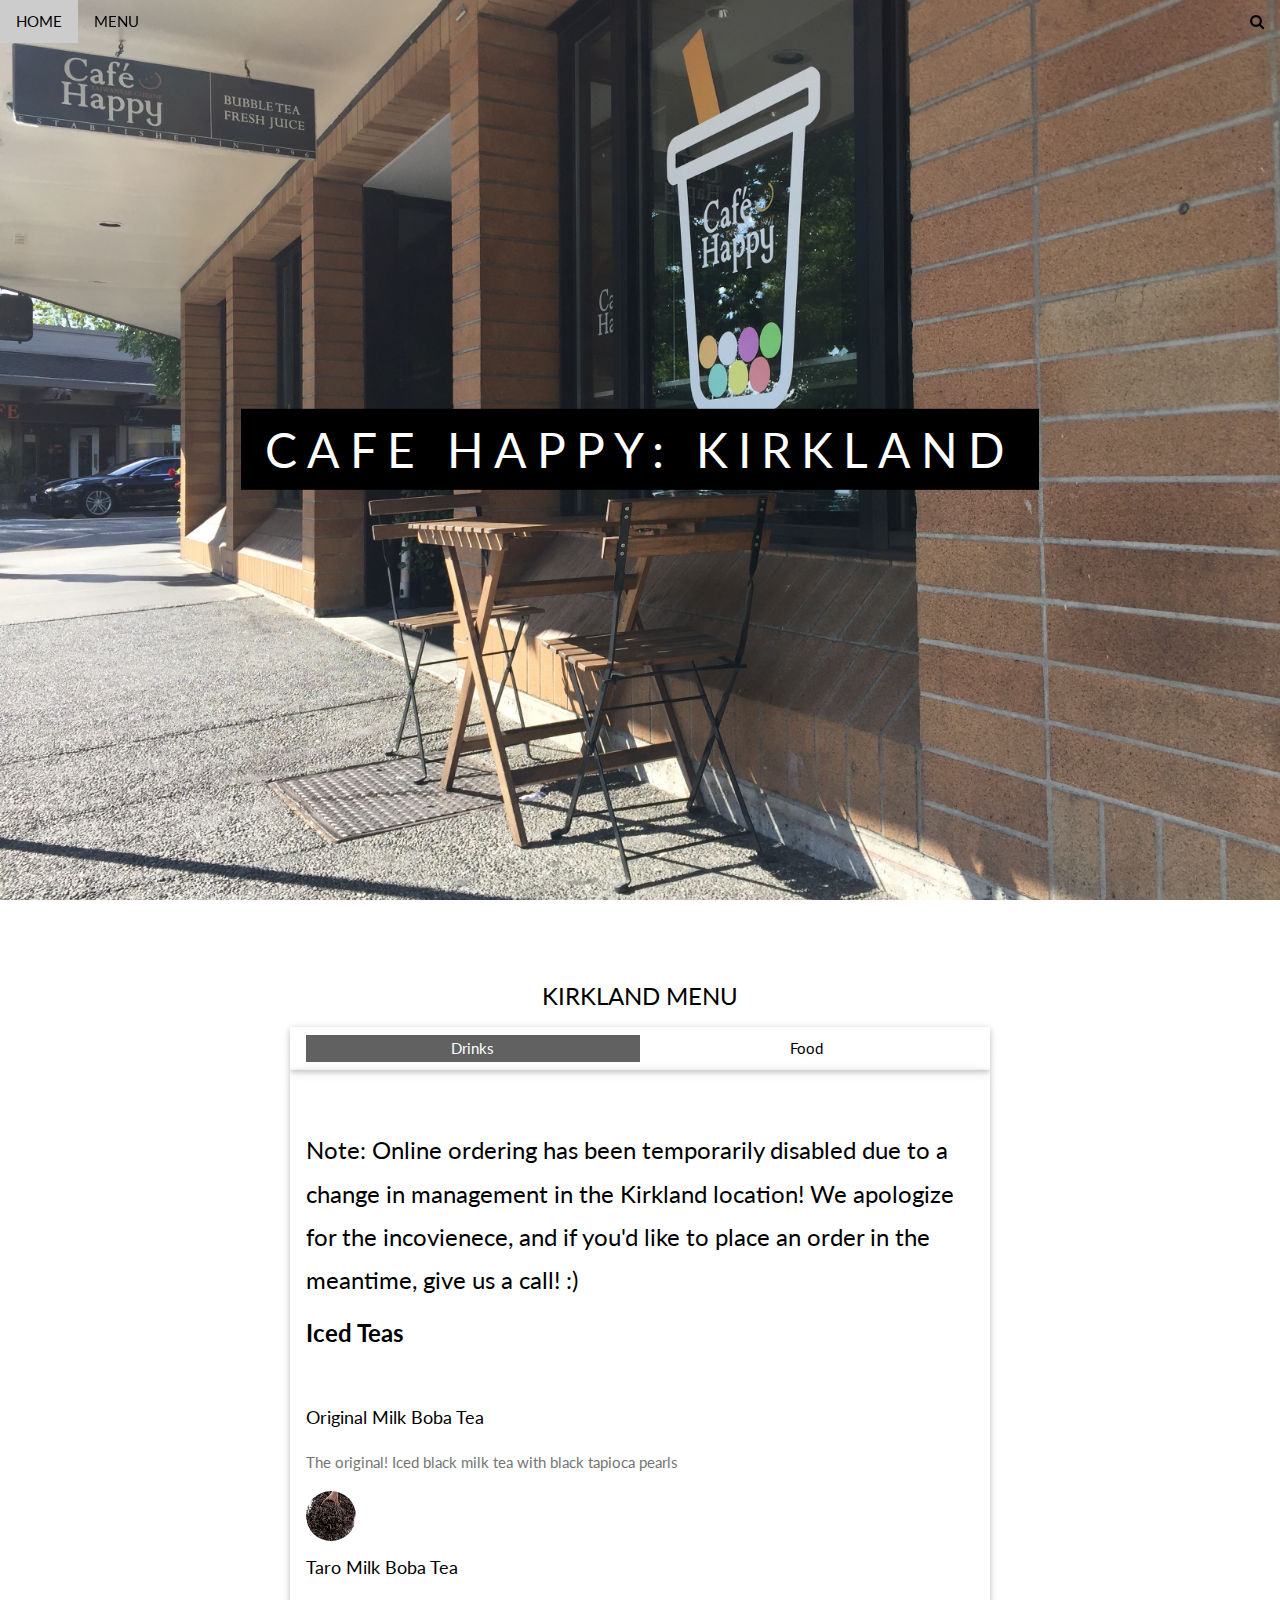
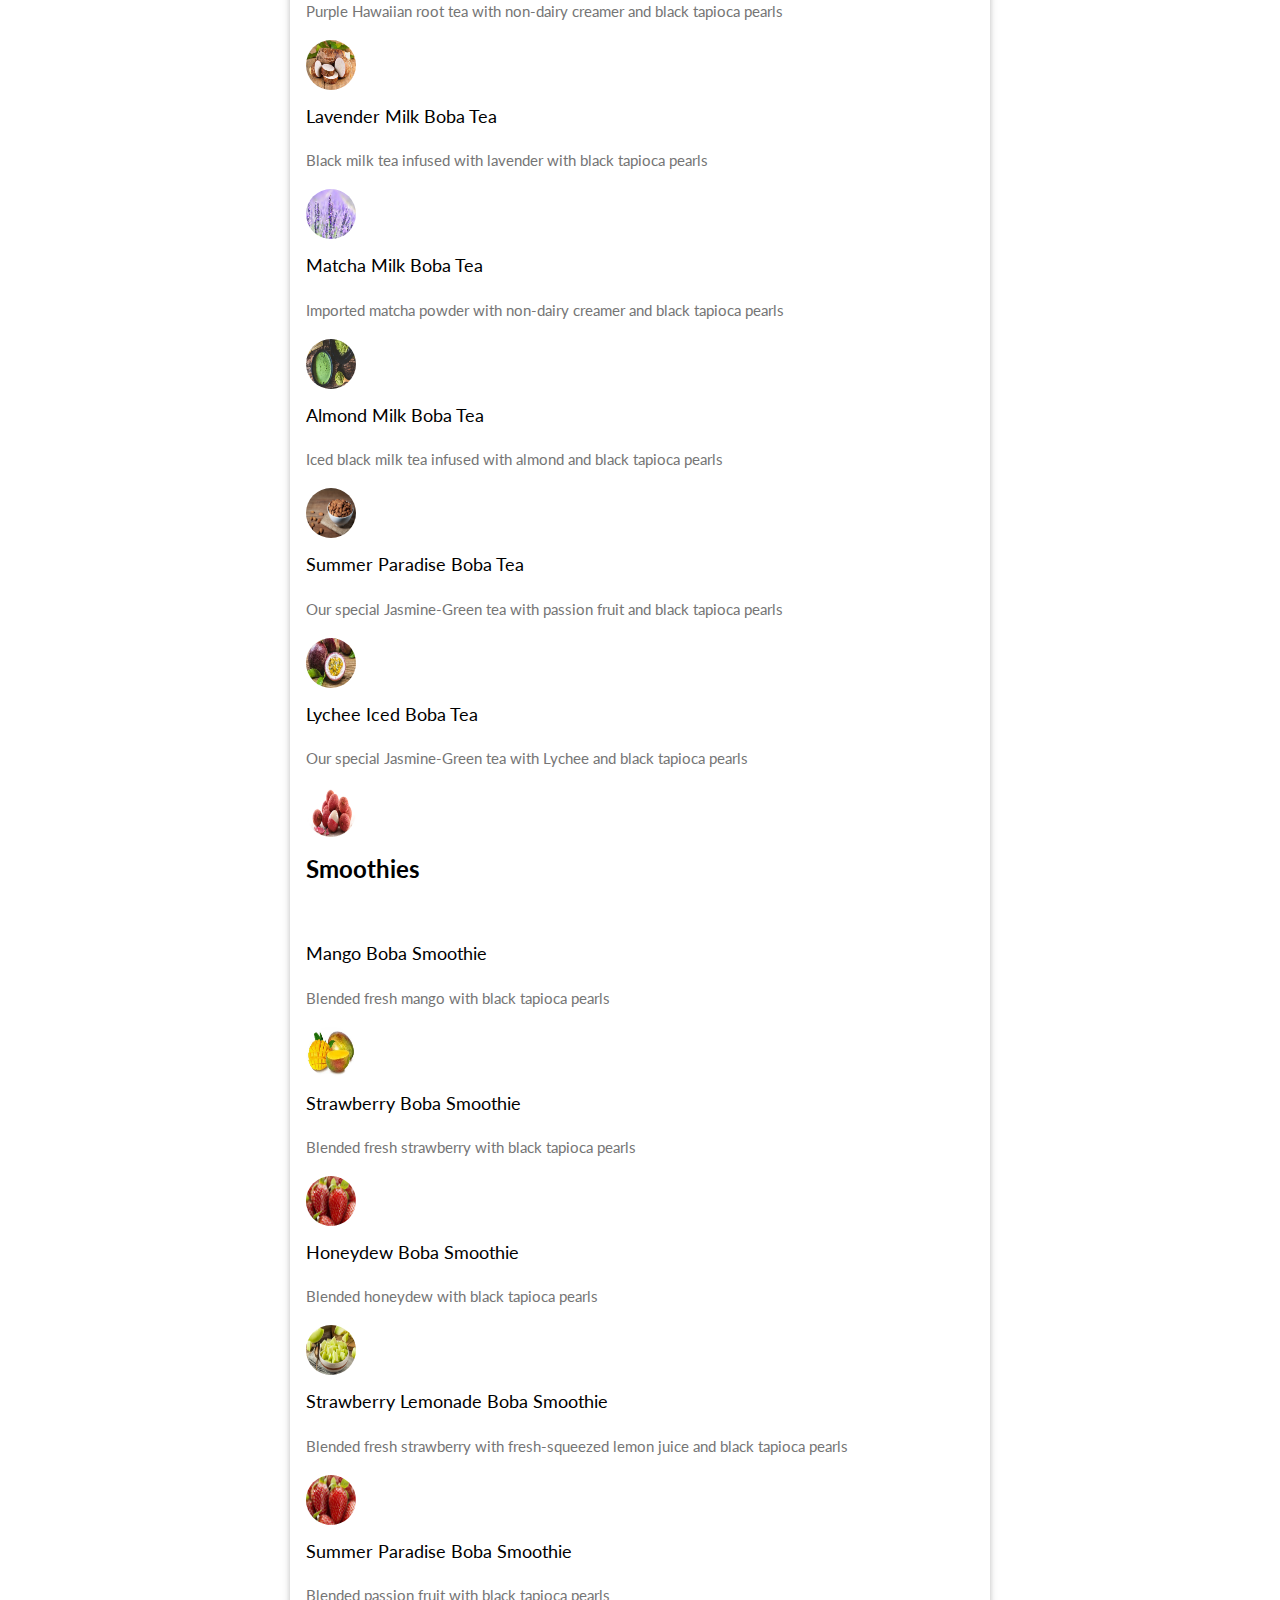
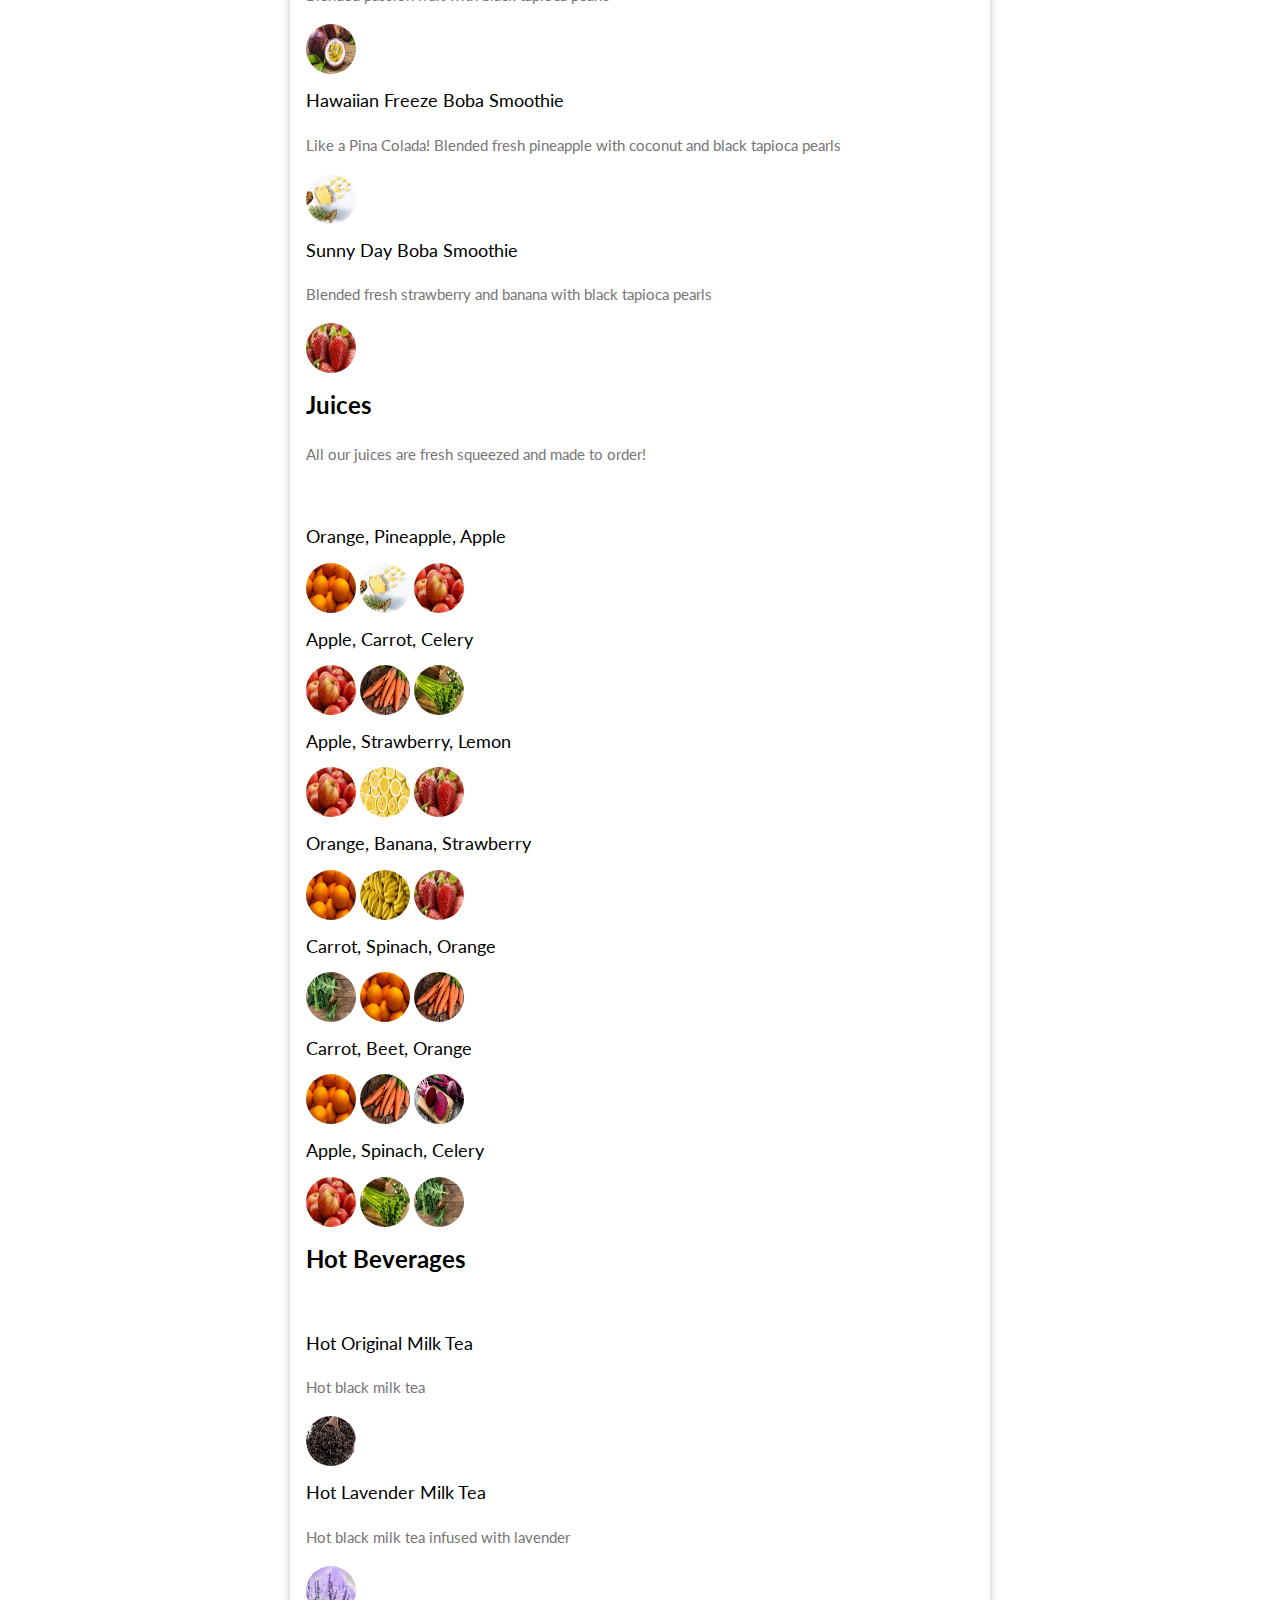
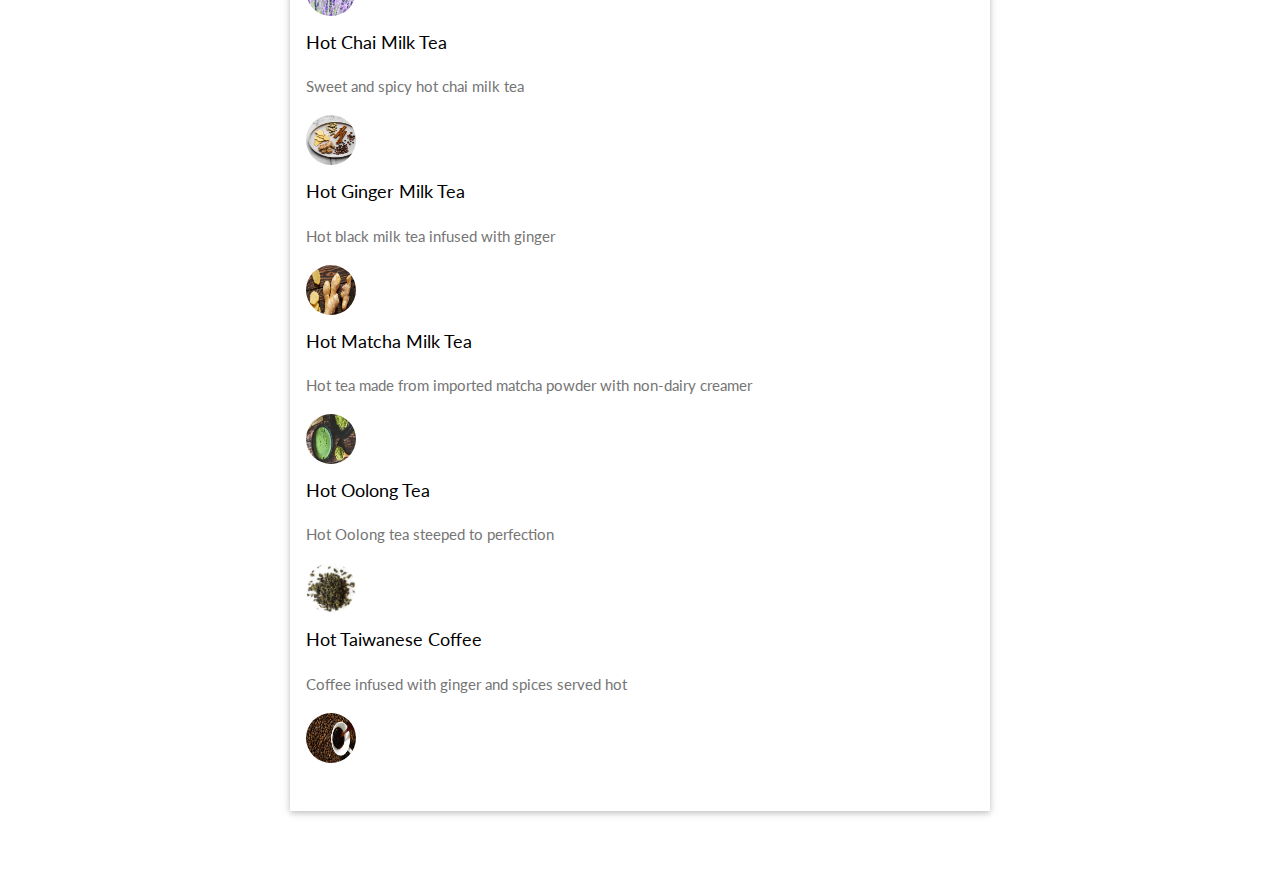
==== commit dd5653ef: "fix seattle + clean up images" ====
--- a/www/kirklandmenu.html
+++ b/www/kirklandmenu.html
@@ -106,34 +106,38 @@
 
     <h5>Soy Meat Buns</h5>
     <p class="text-grey">Two of our famous, homemade buns filled with a mixture of soy meats and vegetables</p>
-    <img src="images/soymeatbuns.JPG" style="width:100px; height:100px; border-radius:50%" alt="Sunlight under Leaves">
+    <img src="images/soymeatbuns.JPG" style="width:100px; height:100px; border-radius:50%" alt="Soy Meat Buns">
+
+    <h5>Veggie Buns</h5>
+    <p class="text-grey">Cabbage, Carrots, Rice Noodle, Mushroom</p>
+    <img src="images/soymeatbuns.JPG" style="width:100px; height:100px; border-radius:50%" alt="Veggie Buns">
 <br>
     <h3><b>Entrees</b></h3><br>
 
       <h5>#5 Vegetarian Ma Po Tofu</h5>
       <p class="text-grey">Tofu stir fried with green peas in a tasty bean paste sauce</p>
-      <img src="images/mapotofu.JPG" style="width:100px; height:100px; border-radius:50%" alt="Sunlight under Leaves"><br>
+      <img src="images/mapotofu.JPG" style="width:100px; height:100px; border-radius:50%" alt="Ma Po Tofu"><br>
     
       <h5>#19 Spicy Club Fries</h5>
       <p class="text-grey">Zucchini strips stir fried with soy beef, carrots and soy ham in a sweet and spicy bean paste sauce</p>
-      <img src="images/num19.JPG" style="width:100px; height:100px; border-radius:50%" alt="Sunlight under Leaves"><br>
+      <img src="images/num19.JPG" style="width:100px; height:100px; border-radius:50%" alt="Spicy club fries"><br>
 
       <h5>#24 Vegetarian Meatball with Broccoli</h5>
       <p class="text-grey">Homemade vegetarian meatballs mixed with napa cabbage, carrots, broccoli in a sweet and sour sauce</p>
-      <img src="images/meatballs.JPG" style="width:100px; height:100px; border-radius:50%" alt="Sunlight under Leaves">
+      <img src="images/meatballs.JPG" style="width:100px; height:100px; border-radius:50%" alt="Veggie meatball with broccoli">
         <br>
     
       <h5>#27 Soy Chicken with Broccoli</h5>
       <p class="text-grey">Steamed soy chicken with carrots and broccoli in a light mushroom paste sauce</p>
-      <img src="images/soychicken.JPG" style="width:100px; height:100px; border-radius:50%" alt="Sunlight under Leaves"><br>
+      <img src="images/soychicken.JPG" style="width:100px; height:100px; border-radius:50%" alt="Soy chicken with broccoli"><br>
     
       <h5>#28 Soy Meat with Broccoli</h5>
       <p class="text-grey">Sauteed soy ham with soy chicken, carrots and broccoli in a mushroom paste sauce</p>
-      <img src="images/soychicken.JPG" style="width:100px; height:100px; border-radius:50%" alt="Sunlight under Leaves"><br>
+      <img src="images/soychicken.JPG" style="width:100px; height:100px; border-radius:50%" alt="Soy meat with broccoli"><br>
     
       <h5>#30 Vegetarian Fried Rice</h5>
       <p class="text-grey">Soy ham, corn, peas, cabbage and carrots fried with our special Cafe Happy rice</p>
-      <img src="images/friedrice.jpg" style="width:100px; height:100px; border-radius:50%" alt="Sunlight under Leaves"><br>
+      <img src="images/friedrice.jpg" style="width:100px; height:100px; border-radius:50%" alt="Veggie fried rice"><br>
 
       <h5>#34 Soy Beef Noodle</h5>
       <p class="text-grey">Award winning! Soy beef sauteed in a bean paste and sweet and sour sauce over rice noodles with steamed spinach</p>
@@ -145,138 +149,141 @@
 
       <h5>Original Milk Boba Tea</h5>
       <p class="text-grey">The original! Iced black milk tea with black tapioca pearls</p>
-      <img src="images/black tea.jpg" style="width:50px; height:50px; border-radius:50%" alt="Sunlight under Leaves"><br>
+      <img src="images/black tea.jpg" style="width:50px; height:50px; border-radius:50%" alt="Black tea"><br>
     
       <h5>Taro Milk Boba Tea</h5>
       <p class="text-grey">Purple Hawaiian root tea with non-dairy creamer and black tapioca pearls</p>
-      <img src="images/taro.jpg" style="width:50px; height:50px; border-radius:50%" alt="Sunlight under Leaves"><br>
+      <img src="images/taro.jpg" style="width:50px; height:50px; border-radius:50%" alt="Taro"><br>
     
       <h5>Lavender Milk Boba Tea</h5>
-      <p class="text-grey">Black milk tea infused with lavender with black tapioca pearls</p><
-        <img src="images/lavender.jpg" style="width:50px; height:50px; border-radius:50%" alt="Sunlight under Leaves">br>
+      <p class="text-grey">Black milk tea infused with lavender with black tapioca pearls</p>
+        <img src="images/lavender.jpg" style="width:50px; height:50px; border-radius:50%" alt="Lavender">
+        <br>
     
       <h5>Matcha Milk Boba Tea</h5>
       <p class="text-grey">Imported matcha powder with non-dairy creamer and black tapioca pearls</p>
-      <img src="images/matcha.jpg" style="width:50px; height:50px; border-radius:50%" alt="Sunlight under Leaves"><br>
+      <img src="images/matcha.jpg" style="width:50px; height:50px; border-radius:50%" alt="matcha"><br>
 
       <h5>Almond Milk Boba Tea</h5>
       <p class="text-grey">Iced black milk tea infused with almond and black tapioca pearls</p>
-      <img src="images/almond.jpg" style="width:50px; height:50px; border-radius:50%"  alt="Sunlight under Leaves"><br>
+      <img src="images/almond.jpg" style="width:50px; height:50px; border-radius:50%"  alt="Almond"><br>
 
       <h5>Summer Paradise Boba Tea</h5>
       <p class="text-grey">Our special Jasmine-Green tea with passion fruit and black tapioca pearls</p>
-      <img src="images/passionfruit.jpg" style="width:50px; height:50px; border-radius:50%" alt="Sunlight under Leaves"><br>
+      <img src="images/passionfruit.jpg" style="width:50px; height:50px; border-radius:50%" alt="Passion fruit"><br>
 
       <h5>Lychee Iced Boba Tea</h5>
       <p class="text-grey">Our special Jasmine-Green tea with Lychee and black tapioca pearls</p>
-      <img src="images/lychee.jpg" style="width:50px; height:50px; border-radius:50%"alt="Sunlight under Leaves"><br>
+      <img src="images/lychee.jpg" style="width:50px; height:50px; border-radius:50%" alt="Lychee">
+      <br>
 
       <h3><b>Smoothies</b></h3><br>
 
       <h5>Mango Boba Smoothie</h5>
       <p class="text-grey">Blended fresh mango with black tapioca pearls</p>
-      <img src="images/mango.jpg" style="width:50px; height:50px; border-radius:50%" alt="Sunlight under Leaves"><br>
+      <img src="images/mango.jpg" style="width:50px; height:50px; border-radius:50%" alt="Mango"><br>
     
       <h5>Strawberry Boba Smoothie</h5>
       <p class="text-grey">Blended fresh strawberry with black tapioca pearls</p>
-      <img src="images/strawberry.webp" style="width:50px; height:50px; border-radius:50%" alt="Sunlight under Leaves"><br>
+      <img src="images/strawberry.webp" style="width:50px; height:50px; border-radius:50%" alt="Strawberry"><br>
     
       <h5>Honeydew Boba Smoothie</h5>
       <p class="text-grey">Blended honeydew with black tapioca pearls</p>
-      <img src="images/honeydew.jpg" style="width:50px; height:50px; border-radius:50%" alt="Sunlight under Leaves">
+      <img src="images/honeydew.jpg" style="width:50px; height:50px; border-radius:50%" alt="Honeydew">
       <br>
 
     
       <h5>Strawberry Lemonade Boba Smoothie</h5>
       <p class="text-grey">Blended fresh strawberry with fresh-squeezed lemon juice and black tapioca pearls</p>
-      <img src="images/strawberry.webp" style="width:50px; height:50px; border-radius:50%" alt="Sunlight under Leaves"><br>
+      <img src="images/strawberry.webp" style="width:50px; height:50px; border-radius:50%" alt="Strawberry"><br>
 
       <h5>Summer Paradise Boba Smoothie</h5>
       <p class="text-grey">Blended passion fruit with black tapioca pearls</p>
-      <img src="images/passionfruit.jpg" style="width:50px; height:50px; border-radius:50%" alt="Sunlight under Leaves"><br>
+      <img src="images/passionfruit.jpg" style="width:50px; height:50px; border-radius:50%" alt="Passionfruit"><br>
 
       <h5>Hawaiian Freeze Boba Smoothie</h5>
       <p class="text-grey">Like a Pina Colada! Blended fresh pineapple with coconut and black tapioca pearls</p>
-      <img src="images/pineapple.jpg" style="width:50px; height:50px; border-radius:50%" alt="Sunlight under Leaves"><br>
+      <img src="images/pineapple.jpg" style="width:50px; height:50px; border-radius:50%" alt="Pineapple"><br>
 
       <h5>Sunny Day Boba Smoothie</h5>
       <p class="text-grey">Blended fresh strawberry and banana with black tapioca pearls</p>
-      <img src="images/strawberry.webp" style="width:50px; height:50px; border-radius:50%" alt="Sunlight under Leaves"><br>
+      <img src="images/strawberry.webp" style="width:50px; height:50px; border-radius:50%" alt="Strawberry"><br>
 
       <h3><b>Juices</b></h3>
       <p class="text-grey">All our juices are fresh squeezed and made to order!</p><br>
 
       <h5>Orange, Pineapple, Apple</h5>
-      <img src="images/orange.jpg" style="width:50px; height:50px; border-radius:50%" alt="Sunlight under Leaves">
-      <img src="images/pineapple.jpg" style="width:50px; height:50px; border-radius:50%" alt="Sunlight under Leaves">
-      <img src="images/apples.jpg" style="width:50px; height:50px; border-radius:50%" alt="Sunlight under Leaves">
+      <img src="images/orange.jpg" style="width:50px; height:50px; border-radius:50%" alt="Orange">
+      <img src="images/pineapple.jpg" style="width:50px; height:50px; border-radius:50%" alt="Pineapple">
+      <img src="images/apples.jpg" style="width:50px; height:50px; border-radius:50%" alt="Apples">
 <br>
 
       <h5>Apple, Carrot, Celery</h5>
-      <img src="images/apples.jpg" style="width:50px; height:50px; border-radius:50%"alt="Sunlight under Leaves">
-      <img src="images/carrot.jpg" style="width:50px; height:50px; border-radius:50%" alt="Sunlight under Leaves">
-      <img src="images/celery.jpg" style="width:50px; height:50px; border-radius:50%" alt="Sunlight under Leaves">
+      <img src="images/apples.jpg" style="width:50px; height:50px; border-radius:50%" alt="Apples">
+      <img src="images/carrot.jpg" style="width:50px; height:50px; border-radius:50%" alt="Carrot">
+      <img src="images/celery.jpg" style="width:50px; height:50px; border-radius:50%" alt="Celery">
 <br>
 
       <h5>Apple, Strawberry, Lemon</h5>
-      <img src="images/apples.jpg" style="width:50px; height:50px; border-radius:50%" alt="Sunlight under Leaves">
-      <img src="images/lemons.jpg" style="width:50px; height:50px; border-radius:50%" alt="Sunlight under Leaves">
-      <img src="images/strawberry.webp" style="width:50px; height:50px; border-radius:50%" alt="Sunlight under Leaves">
+      <img src="images/apples.jpg" style="width:50px; height:50px; border-radius:50%" alt="Apples">
+      <img src="images/lemons.jpg" style="width:50px; height:50px; border-radius:50%" alt="Lemons">
+      <img src="images/strawberry.webp" style="width:50px; height:50px; border-radius:50%" alt="Strawberry">
 <br>
 
       <h5>Orange, Banana, Strawberry</h5>
-      <img src="images/orange.jpg" style="width:50px; height:50px; border-radius:50%" alt="Sunlight under Leaves">
-      <img src="images/banana.jpg" style="width:50px; height:50px; border-radius:50%" alt="Sunlight under Leaves">
-      <img src="images/strawberry.webp" style="width:50px; height:50px; border-radius:50%" alt="Sunlight under Leaves">
+      <img src="images/orange.jpg" style="width:50px; height:50px; border-radius:50%" alt="Orange">
+      <img src="images/banana.jpg" style="width:50px; height:50px; border-radius:50%" alt="Banana">
+      <img src="images/strawberry.webp" style="width:50px; height:50px; border-radius:50%" alt="Strawberry">
 <br>
 
       <h5>Carrot, Spinach, Orange</h5>
-      <img src="images/kale.jpg" style="width:50px; height:50px; border-radius:50%"alt="Sunlight under Leaves">
-      <img src="images/orange.jpg" style="width:50px; height:50px; border-radius:50%" alt="Sunlight under Leaves">
-      <img src="images/carrot.jpg" style="width:50px; height:50px; border-radius:50%" alt="Sunlight under Leaves">
+      <img src="images/kale.jpg" style="width:50px; height:50px; border-radius:50%" alt="Kale">
+      <img src="images/orange.jpg" style="width:50px; height:50px; border-radius:50%" alt="Orange">
+      <img src="images/carrot.jpg" style="width:50px; height:50px; border-radius:50%" alt="Carrot">
 <br>
 
       <h5>Carrot, Beet, Orange</h5>
-      <img src="images/orange.jpg" style="width:50px; height:50px; border-radius:50%" alt="Sunlight under Leaves">
-      <img src="images/carrot.jpg" style="width:50px; height:50px; border-radius:50%" alt="Sunlight under Leaves">
-      <img src="images/beet.jpg" style="width:50px; height:50px; border-radius:50%" alt="Sunlight under Leaves">
+      <img src="images/orange.jpg" style="width:50px; height:50px; border-radius:50%" alt="Orange">
+      <img src="images/carrot.jpg" style="width:50px; height:50px; border-radius:50%" alt="Carrot">
+      <img src="images/beet.jpg" style="width:50px; height:50px; border-radius:50%" alt="Beet">
 <br>
 
       <h5>Apple, Spinach, Celery</h5>
-      <img src="images/apples.jpg" style="width:50px; height:50px; border-radius:50%" alt="Sunlight under Leaves">
-      <img src="images/celery.jpg" style="width:50px; height:50px; border-radius:50%" alt="Sunlight under Leaves">
-      <img src="images/kale.jpg" style="width:50px; height:50px; border-radius:50%" alt="Sunlight under Leaves">
+      <img src="images/apples.jpg" style="width:50px; height:50px; border-radius:50%" alt="Apples">
+      <img src="images/celery.jpg" style="width:50px; height:50px; border-radius:50%" alt="Celery">
+      <img src="images/kale.jpg" style="width:50px; height:50px; border-radius:50%" alt="Kale">
 <br>
 
       <h3><b>Hot Beverages</b></h3><br>
 
       <h5>Hot Original Milk Tea</h5>
       <p class="text-grey">Hot black milk tea</p>
-      <img src="images/black tea.jpg" style="width:50px; height:50px; border-radius:50%" alt="Sunlight under Leaves"><br>
+      <img src="images/black tea.jpg" style="width:50px; height:50px; border-radius:50%" alt="Black"><br>
     
       <h5>Hot Lavender Milk Tea</h5>
       <p class="text-grey">Hot black milk tea infused with lavender</p>
-      <img src="images/lavender.jpg" style="width:50px; height:50px; border-radius:50%" alt="Sunlight under Leaves"><br>
+      <img src="images/lavender.jpg" style="width:50px; height:50px; border-radius:50%" alt="Lavender"><br>
     
       <h5>Hot Chai Milk Tea</h5>
       <p class="text-grey">Sweet and spicy hot chai milk tea</p>
-      <img src="images/chai.jpg" style="width:50px; height:50px; border-radius:50%" alt="Sunlight under Leaves"><br>
+      <img src="images/chai.jpg" style="width:50px; height:50px; border-radius:50%" alt="Chai"><br>
     
       <h5>Hot Ginger Milk Tea</h5>
       <p class="text-grey">Hot black milk tea infused with ginger</p>
-      <img src="images/ginger.jpg" style="width:50px; height:50px; border-radius:50%" alt="Sunlight under Leaves"><br>
+      <img src="images/ginger.jpg" style="width:50px; height:50px; border-radius:50%" alt="Ginger"><br>
 
       <h5>Hot Matcha Milk Tea</h5>
       <p class="text-grey">Hot tea made from imported matcha powder with non-dairy creamer</p>
-      <img src="images/matcha.jpg" style="width:50px; height:50px; border-radius:50%" alt="Sunlight under Leaves"><br>
+      <img src="images/matcha.jpg" style="width:50px; height:50px; border-radius:50%" alt="Matcha"><br>
 
       <h5>Hot Oolong Tea</h5>
       <p class="text-grey">Hot Oolong tea steeped to perfection</p>
-      <img src="images/oolong tea.jpg" style="width:50px; height:50px; border-radius:50%"alt="Sunlight under Leaves"><br>
+      <img src="images/oolong tea.jpg" style="width:50px; height:50px; border-radius:50%" alt= "Oolong"><br>
 
       <h5>Hot Taiwanese Coffee</h5>
       <p class="text-grey">Coffee infused with ginger and spices served hot</p>
-      <img src="images/coffee.jpg" style="width:50px; height:50px; border-radius:50%"alt="Sunlight under Leaves"><br>
+      <img src="images/coffee.jpg" style="width:50px; height:50px; border-radius:50%" alt="Coffee">
+      <br>
     
 
     </div>  
